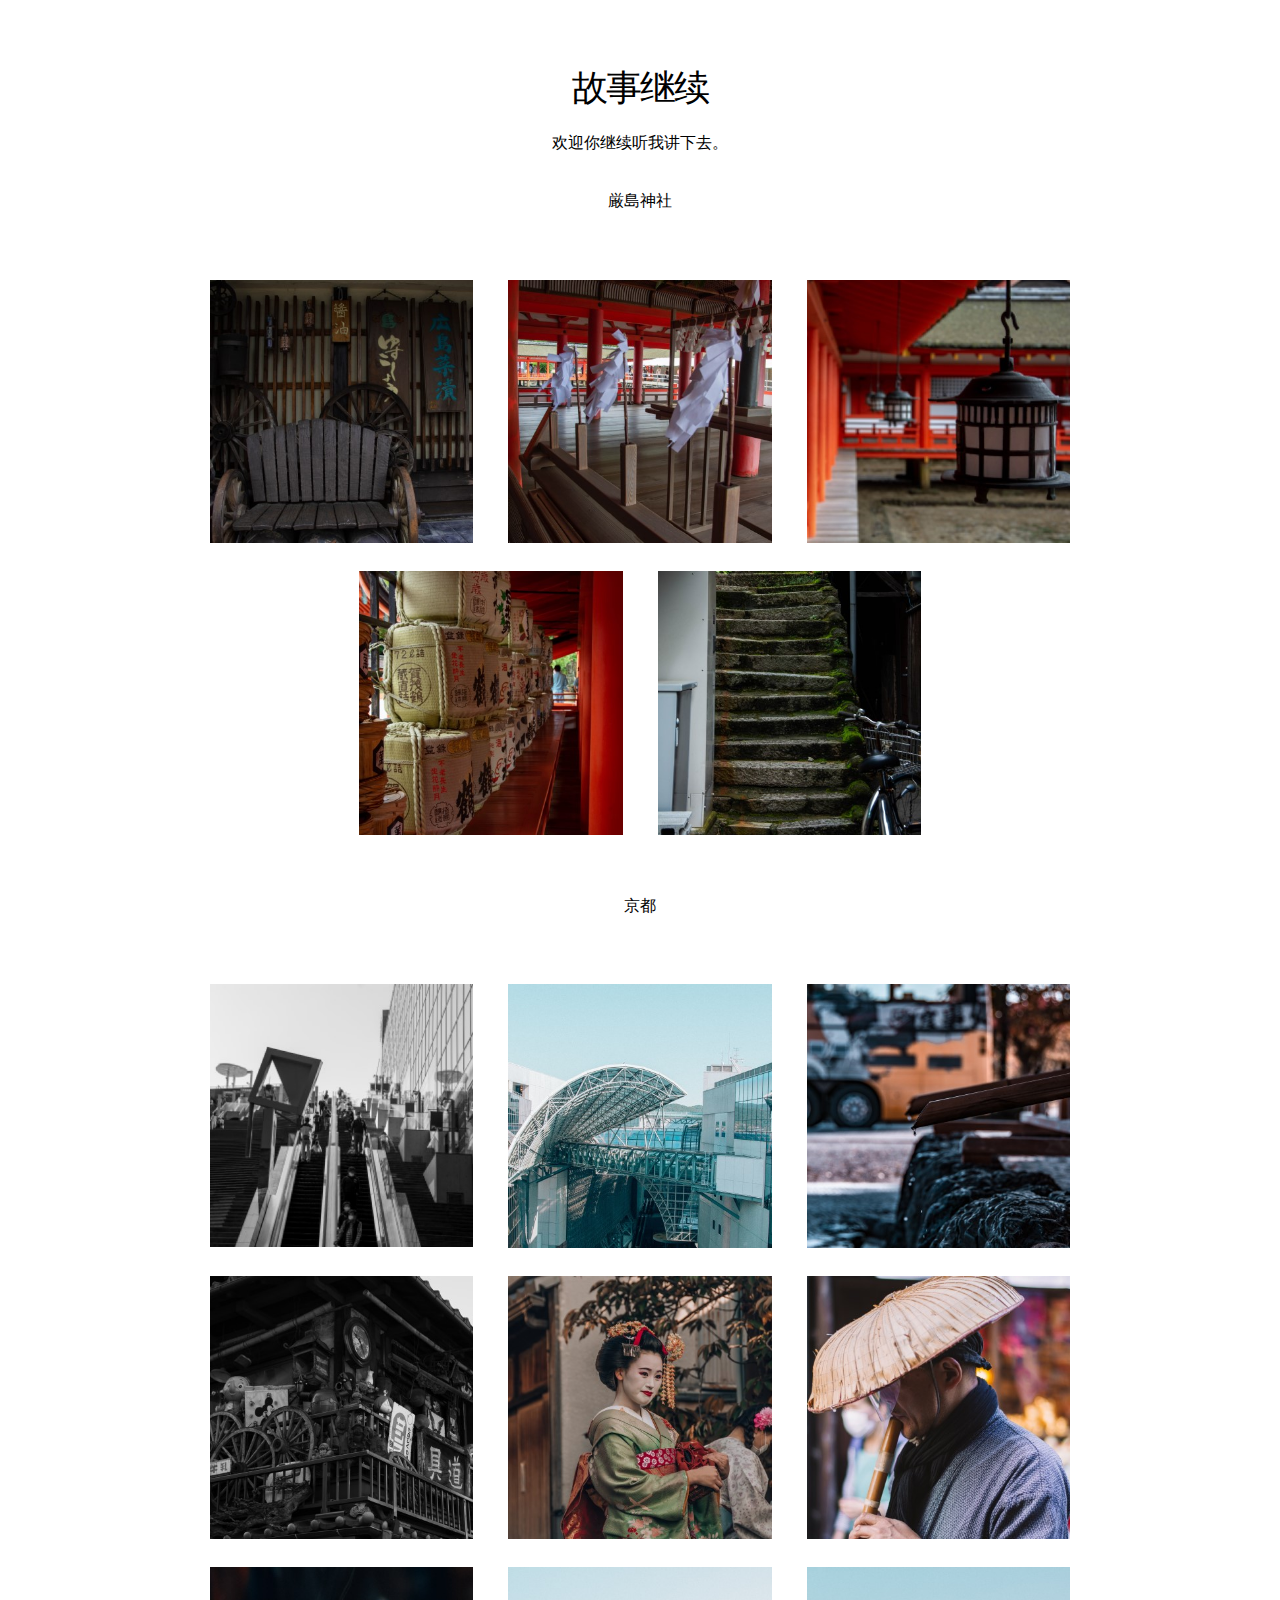
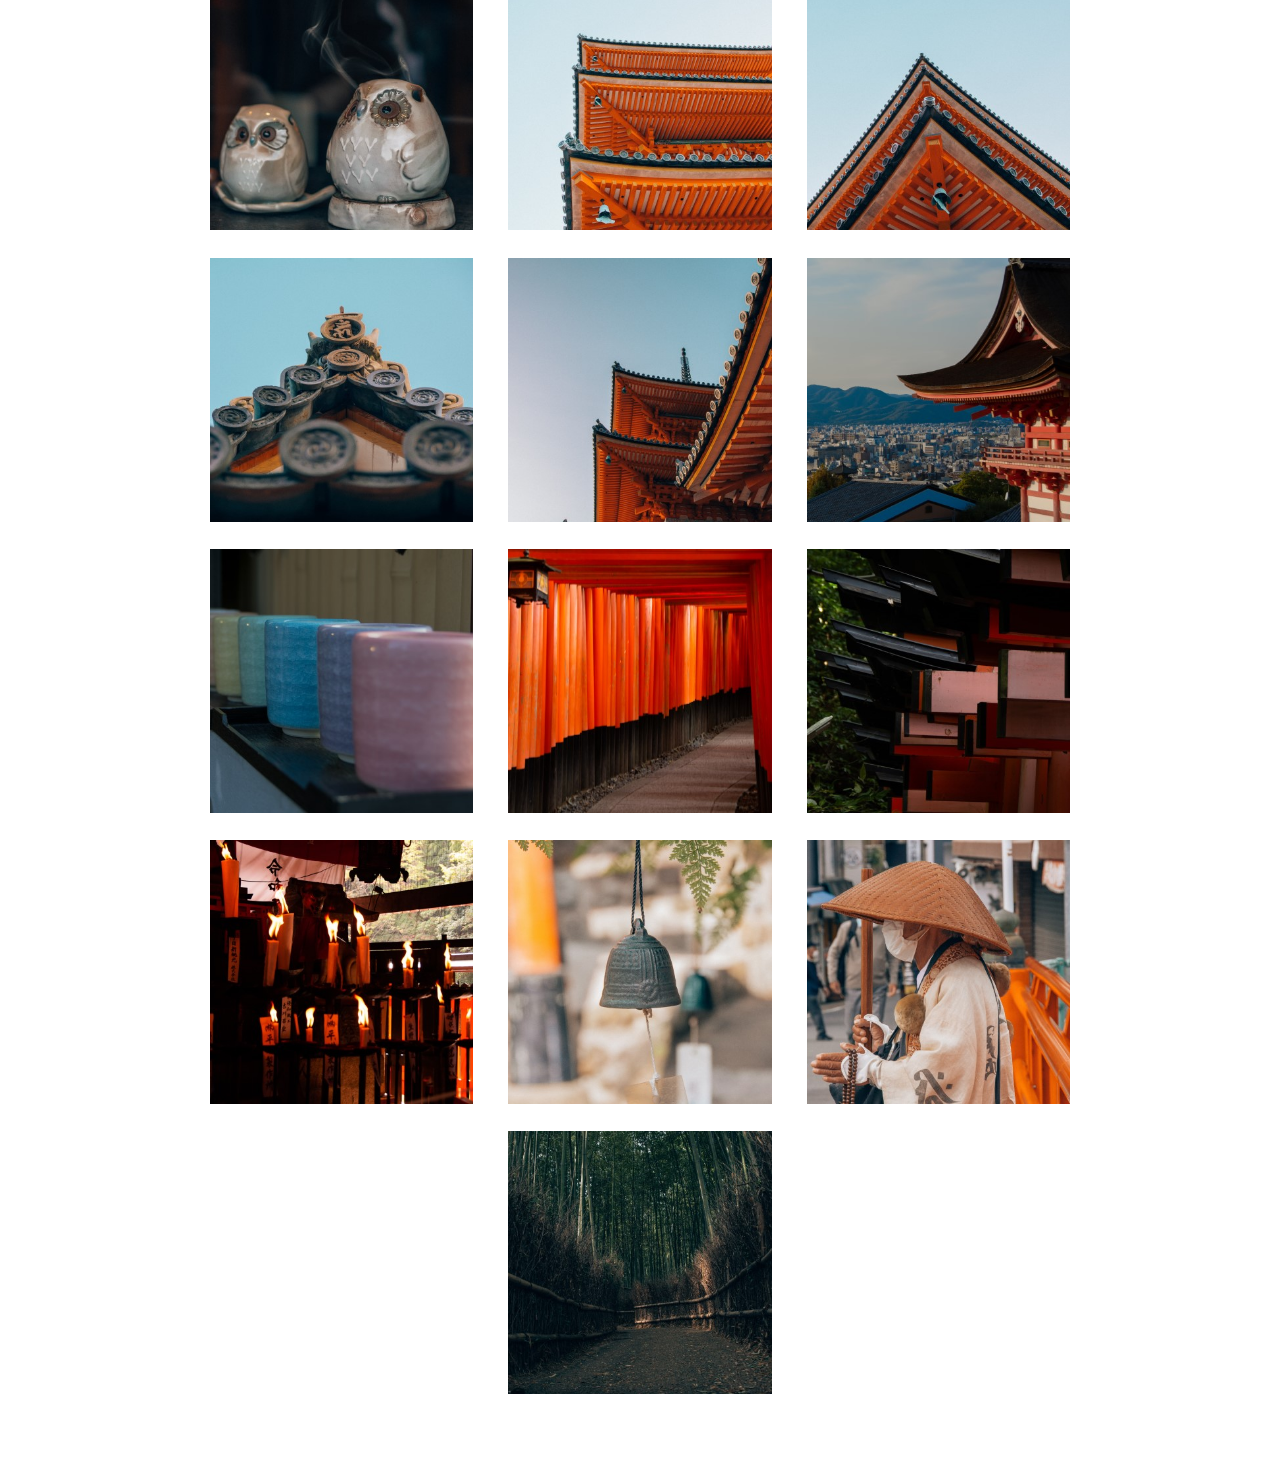
==== photo.html @ c9024da1 "更新网页，上传京都照片" ====
<!DOCTYPE HTML>
<html>
	<head>
		<title>Jack's daily</title>
		<meta charset="utf-8" />
		<meta name="viewport" content="width=device-width, initial-scale=1, user-scalable=no" />
		<link rel="stylesheet" href="assets/css/main.css" />
		<noscript><link rel="stylesheet" href="assets/css/noscript.css" /></noscript>
	</head>
	<body class="is-preload">
        <section class="wrapper style1 align-center lightbox">
            <div class="inner">
                <h2>故事继续</h2>
                <p>欢迎你继续听我讲下去。</p>
                <p>厳島神社</p>
                <div class="items style3 medium onscroll-fade-in">
                    <section>
                        <article>
                            <a href="images/gallery/fulls/itsukushimajinnjya-01.jpg" class="images">
                                <img src="images/gallery/thumbs/itsukushimajinnjya-01.jpg" alt="" />
                            </a>
                        </article>	
                    </section>
                    <section>
                        <article>
                            <a href="images/gallery/fulls/itsukushimajinnjya-02.jpg" class="images">
                                <img src="images/gallery/thumbs/itsukushimajinnjya-02.jpg" alt="" />
                            </a>
                        </article>	
                    </section>
                    <section>
                        <article>
                            <a href="images/gallery/fulls/itsukushimajinnjya-03.jpg" class="images">
                                <img src="images/gallery/thumbs/itsukushimajinnjya-03.jpg" alt="" />
                            </a>
                        </article>	
                    </section>
                    <section>
                        <article>
                            <a href="images/gallery/fulls/itsukushimajinnjya-04.jpg" class="images">
                                <img src="images/gallery/thumbs/itsukushimajinnjya-04.jpg" alt="" />
                            </a>
                        </article>	
                    </section>
                    <section>
                        <article>
                            <a href="images/gallery/fulls/itsukushimajinnjya-05.jpg" class="images">
                                <img src="images/gallery/thumbs/itsukushimajinnjya-05.jpg" alt="" />
                            </a>
                        </article>	
                    </section>
                </div>
                <p>京都</p>
                <div class="items style3 medium onscroll-fade-in">
                    <section>
                        <article>
                            <a href="images/gallery/fulls/kyouto-01.jpg" class="images">
                                <img src="images/gallery/thumbs/kyouto-01.jpg" alt="" />
                            </a>
                        </article>	
                    </section>
                    <section>
                        <article>
                            <a href="images/gallery/fulls/kyouto-02.jpg" class="images">
                                <img src="images/gallery/thumbs/kyouto-02.jpg" alt="" />
                            </a>
                        </article>	
                    </section>
                    <section>
                        <article>
                            <a href="images/gallery/fulls/kyouto-03.jpg" class="images">
                                <img src="images/gallery/thumbs/kyouto-03.jpg" alt="" />
                            </a>
                        </article>	
                    </section>
                    <section>
                        <article>
                            <a href="images/gallery/fulls/kyouto-04.jpg" class="images">
                                <img src="images/gallery/thumbs/kyouto-04.jpg" alt="" />
                            </a>
                        </article>	
                    </section>
                    <section>
                        <article>
                            <a href="images/gallery/fulls/kyouto-05.jpg" class="images">
                                <img src="images/gallery/thumbs/kyouto-05.jpg" alt="" />
                            </a>
                        </article>	
                    </section>
                    <section>
                        <article>
                            <a href="images/gallery/fulls/kyouto-06.jpg" class="images">
                                <img src="images/gallery/thumbs/kyouto-06.jpg" alt="" />
                            </a>
                        </article>	
                    </section>
                    <section>
                        <article>
                            <a href="images/gallery/fulls/kyouto-07.jpg" class="images">
                                <img src="images/gallery/thumbs/kyouto-07.jpg" alt="" />
                            </a>
                        </article>	
                    </section>
                    <section>
                        <article>
                            <a href="images/gallery/fulls/kyouto-08.jpg" class="images">
                                <img src="images/gallery/thumbs/kyouto-08.jpg" alt="" />
                            </a>
                        </article>	
                    </section>
                    <section>
                        <article>
                            <a href="images/gallery/fulls/kyouto-09.jpg" class="images">
                                <img src="images/gallery/thumbs/kyouto-09.jpg" alt="" />
                            </a>
                        </article>	
                    </section>
                    <section>
                        <article>
                            <a href="images/gallery/fulls/kyouto-10.jpg" class="images">
                                <img src="images/gallery/thumbs/kyouto-10.jpg" alt="" />
                            </a>
                        </article>	
                    </section>
                    <section>
                        <article>
                            <a href="images/gallery/fulls/kyouto-11.jpg" class="images">
                                <img src="images/gallery/thumbs/kyouto-11.jpg" alt="" />
                            </a>
                        </article>	
                    </section>
                    <section>
                        <article>
                            <a href="images/gallery/fulls/kyouto-12.jpg" class="images">
                                <img src="images/gallery/thumbs/kyouto-12.jpg" alt="" />
                            </a>
                        </article>	
                    </section>
                    <section>
                        <article>
                            <a href="images/gallery/fulls/kyouto-13.jpg" class="images">
                                <img src="images/gallery/thumbs/kyouto-13.jpg" alt="" />
                            </a>
                        </article>	
                    </section>
                    <section>
                        <article>
                            <a href="images/gallery/fulls/kyouto-14.jpg" class="images">
                                <img src="images/gallery/thumbs/kyouto-14.jpg" alt="" />
                            </a>
                        </article>	
                    </section>
                    <section>
                        <article>
                            <a href="images/gallery/fulls/kyouto-15.jpg" class="images">
                                <img src="images/gallery/thumbs/kyouto-15.jpg" alt="" />
                            </a>
                        </article>	
                    </section>
                    <section>
                        <article>
                            <a href="images/gallery/fulls/kyouto-16.jpg" class="images">
                                <img src="images/gallery/thumbs/kyouto-16.jpg" alt="" />
                            </a>
                        </article>	
                    </section>
                    <section>
                        <article>
                            <a href="images/gallery/fulls/kyouto-17.jpg" class="images">
                                <img src="images/gallery/thumbs/kyouto-17.jpg" alt="" />
                            </a>
                        </article>	
                    </section>
                    <section>
                        <article>
                            <a href="images/gallery/fulls/kyouto-18.jpg" class="images">
                                <img src="images/gallery/thumbs/kyouto-18.jpg" alt="" />
                            </a>
                        </article>	
                    </section>
                    <section>
                        <article>
                            <a href="images/gallery/fulls/kyouto-19.jpg" class="images">
                                <img src="images/gallery/thumbs/kyouto-19.jpg" alt="" />
                            </a>
                        </article>	
                    </section>
                </div>
</html>
---- assets/css/main.css ----
@import url(fontawesome-all.min.css);
@import url("https://fonts.googleapis.com/css?family=Source+Sans+Pro:300,300i,400,400i");

/*
	Story by HTML5 UP
	html5up.net | @ajlkn
	Free for personal and commercial use under the CCA 3.0 license (html5up.net/license)
*/

html, body, div, span, applet, object,
iframe, h1, h2, h3, h4, h5, h6, p, blockquote,
pre, a, abbr, acronym, address, big, cite,
code, del, dfn, em, img, ins, kbd, q, s, samp,
small, strike, strong, sub, sup, tt, var, b,
u, i, center, dl, dt, dd, ol, ul, li, fieldset,
form, label, legend, table, caption, tbody,
tfoot, thead, tr, th, td, article, aside,
canvas, details, embed, figure, figcaption,
footer, header, hgroup, menu, nav, output, ruby,
section, summary, time, mark, audio, video {
	margin: 0;
	padding: 0;
	border: 0;
	font-size: 100%;
	font: inherit;
	vertical-align: baseline;}

article, aside, details, figcaption, figure,
footer, header, hgroup, menu, nav, section {
	display: block;}

body {
	line-height: 1;
}

ol, ul {
	list-style: none;
}

blockquote, q {
	quotes: none;
}

	blockquote:before, blockquote:after, q:before, q:after {
		content: '';
		content: none;
	}

table {
	border-collapse: collapse;
	border-spacing: 0;
}

body {
	-webkit-text-size-adjust: none;
}

mark {
	background-color: transparent;
	color: inherit;
}

input::-moz-focus-inner {
	border: 0;
	padding: 0;
}

input, select, textarea {
	-moz-appearance: none;
	-webkit-appearance: none;
	-ms-appearance: none;
	appearance: none;
}

/* Basic */

	@-ms-viewport {
		width: device-width;
	}

	body {
		-ms-overflow-style: scrollbar;
	}

	@media screen and (max-width: 480px) {

		html, body {
			min-width: 320px;
		}

	}

	html {
		box-sizing: border-box;
	}

	*, *:before, *:after {
		box-sizing: inherit;
	}

	body {
		background: #ffffff;
	}

		body.is-preload *, body.is-preload *:before, body.is-preload *:after {
			-moz-animation: none !important;
			-webkit-animation: none !important;
			-ms-animation: none !important;
			animation: none !important;
			-moz-transition: none !important;
			-webkit-transition: none !important;
			-ms-transition: none !important;
			transition: none !important;
		}

/* Type */

	html {
		font-size: 18pt;
	}

		@media screen and (max-width: 1680px) {

			html {
				font-size: 14pt;
			}

		}

		@media screen and (max-width: 1280px) {

			html {
				font-size: 12pt;
			}

		}

		@media screen and (max-width: 736px) {

			html {
				font-size: 11pt;
			}

		}

		@media screen and (max-width: 360px) {

			html {
				font-size: 10pt;
			}

		}

	body {
		background-color: #ffffff;
		color: #000000;
	}

	body, input, select, textarea {
		font-family: "Source Sans Pro", Helvetica, sans-serif;
		font-size: 1rem;
		font-weight: 300;
		line-height: 1.65;
	}

	a {
		-moz-transition: color 0.2s ease-in-out;
		-webkit-transition: color 0.2s ease-in-out;
		-ms-transition: color 0.2s ease-in-out;
		transition: color 0.2s ease-in-out;
		text-decoration: underline;
	}

		a:hover {
			text-decoration: none;
		}

	strong, b {
		font-weight: 400;
	}

	em, i {
		font-style: italic;
	}

	p {
		margin: 0 0 2rem 0;
	}

		p.major {
			font-size: 1.25rem;
		}

	h1, h2, h3, h4, h5, h6 {
		font-weight: 300;
		line-height: 1.375;
		letter-spacing: -0.05em;
		margin: 0 0 1rem 0;
	}

		h1 a, h2 a, h3 a, h4 a, h5 a, h6 a {
			color: inherit;
			text-decoration: none;
		}

	h1 {
		font-size: 3.5rem;
		line-height: 1.2;
	}

	h2 {
		font-size: 2.25rem;
	}

	h3 {
		font-size: 1.5rem;
	}

	h4 {
		font-size: 1.1rem;
	}

	h5 {
		font-size: 0.9rem;
	}

	h6 {
		font-size: 0.7rem;
	}

	sub {
		font-size: 0.8rem;
		position: relative;
		top: 0.5rem;
	}

	sup {
		font-size: 0.8rem;
		position: relative;
		top: -0.5rem;
	}

	blockquote {
		border-left: solid 4px;
		font-style: italic;
		margin: 0 0 2rem 0;
		padding: 0.5rem 0 0.5rem 2rem;
	}

	code {
		border-radius: 4px;
		font-family: "Courier New", monospace;
		font-size: 0.9em;
		margin: 0 0.25rem;
		padding: 0.25rem 0.325rem;
	}

	pre {
		-webkit-overflow-scrolling: touch;
		font-family: "Courier New", monospace;
		font-size: 0.9em;
		margin: 0 0 2rem 0;
	}

		pre code {
			display: block;
			line-height: 1.5;
			padding: 0.75rem 1rem;
			overflow-x: auto;
		}

	hr {
		border: 0;
		border-bottom: solid 1px;
		margin: 2.5rem 0;
	}

		hr.major {
			margin: 3.5rem 0;
		}

	.align-left {
		text-align: left;
	}

	.align-center {
		text-align: center;
	}

	.align-right {
		text-align: right;
	}

	@media screen and (max-width: 736px) {

		p.major {
			font-size: 1.1rem;
		}

		h1 {
			font-size: 2.5rem;
		}

		h2 {
			font-size: 2rem;
		}

		h3 {
			font-size: 1.25rem;
		}

		h4 {
			font-size: 1rem;
		}

	}

	input, select, textarea {
		color: #000000;
	}

	a {
		color: #000000;
	}

		a:hover {
			color: #47D3E5;
		}

	strong, b {
		color: #000000;
	}

	h1, h2, h3, h4, h5, h6 {
		color: #000000;
	}

	blockquote {
		border-left-color: rgba(0, 0, 0, 0.2);
	}

	code {
		background: rgba(0, 0, 0, 0.05);
		border-color: rgba(0, 0, 0, 0.2);
	}

	hr {
		border-bottom-color: rgba(0, 0, 0, 0.2);
	}

/* Row */

	.row {
		display: flex;
		flex-wrap: wrap;
		box-sizing: border-box;
		align-items: stretch;
	}

		.row > * {
			box-sizing: border-box;
		}

		.row.gtr-uniform > * > :last-child {
			margin-bottom: 0;
		}

		.row.aln-left {
			justify-content: flex-start;
		}

		.row.aln-center {
			justify-content: center;
		}

		.row.aln-right {
			justify-content: flex-end;
		}

		.row.aln-top {
			align-items: flex-start;
		}

		.row.aln-middle {
			align-items: center;
		}

		.row.aln-bottom {
			align-items: flex-end;
		}

		.row > .imp {
			order: -1;
		}

		.row > .col-1 {
			width: 8.33333%;
		}

		.row > .off-1 {
			margin-left: 8.33333%;
		}

		.row > .col-2 {
			width: 16.66667%;
		}

		.row > .off-2 {
			margin-left: 16.66667%;
		}

		.row > .col-3 {
			width: 25%;
		}

		.row > .off-3 {
			margin-left: 25%;
		}

		.row > .col-4 {
			width: 33.33333%;
		}

		.row > .off-4 {
			margin-left: 33.33333%;
		}

		.row > .col-5 {
			width: 41.66667%;
		}

		.row > .off-5 {
			margin-left: 41.66667%;
		}

		.row > .col-6 {
			width: 50%;
		}

		.row > .off-6 {
			margin-left: 50%;
		}

		.row > .col-7 {
			width: 58.33333%;
		}

		.row > .off-7 {
			margin-left: 58.33333%;
		}

		.row > .col-8 {
			width: 66.66667%;
		}

		.row > .off-8 {
			margin-left: 66.66667%;
		}

		.row > .col-9 {
			width: 75%;
		}

		.row > .off-9 {
			margin-left: 75%;
		}

		.row > .col-10 {
			width: 83.33333%;
		}

		.row > .off-10 {
			margin-left: 83.33333%;
		}

		.row > .col-11 {
			width: 91.66667%;
		}

		.row > .off-11 {
			margin-left: 91.66667%;
		}

		.row > .col-12 {
			width: 100%;
		}

		.row > .off-12 {
			margin-left: 100%;
		}

		.row.gtr-0 {
			margin-top: 0;
			margin-left: 0rem;
		}

			.row.gtr-0 > * {
				padding: 0 0 0 0rem;
			}

			.row.gtr-0.gtr-uniform {
				margin-top: 0rem;
			}

				.row.gtr-0.gtr-uniform > * {
					padding-top: 0rem;
				}

		.row.gtr-25 {
			margin-top: 0;
			margin-left: -0.5rem;
		}

			.row.gtr-25 > * {
				padding: 0 0 0 0.5rem;
			}

			.row.gtr-25.gtr-uniform {
				margin-top: -0.5rem;
			}

				.row.gtr-25.gtr-uniform > * {
					padding-top: 0.5rem;
				}

		.row.gtr-50 {
			margin-top: 0;
			margin-left: -1rem;
		}

			.row.gtr-50 > * {
				padding: 0 0 0 1rem;
			}

			.row.gtr-50.gtr-uniform {
				margin-top: -1rem;
			}

				.row.gtr-50.gtr-uniform > * {
					padding-top: 1rem;
				}

		.row {
			margin-top: 0;
			margin-left: -2rem;
		}

			.row > * {
				padding: 0 0 0 2rem;
			}

			.row.gtr-uniform {
				margin-top: -2rem;
			}

				.row.gtr-uniform > * {
					padding-top: 2rem;
				}

		.row.gtr-150 {
			margin-top: 0;
			margin-left: -3rem;
		}

			.row.gtr-150 > * {
				padding: 0 0 0 3rem;
			}

			.row.gtr-150.gtr-uniform {
				margin-top: -3rem;
			}

				.row.gtr-150.gtr-uniform > * {
					padding-top: 3rem;
				}

		.row.gtr-200 {
			margin-top: 0;
			margin-left: -4rem;
		}

			.row.gtr-200 > * {
				padding: 0 0 0 4rem;
			}

			.row.gtr-200.gtr-uniform {
				margin-top: -4rem;
			}

				.row.gtr-200.gtr-uniform > * {
					padding-top: 4rem;
				}

		@media screen and (max-width: 1680px) {

			.row {
				display: flex;
				flex-wrap: wrap;
				box-sizing: border-box;
				align-items: stretch;
			}

				.row > * {
					box-sizing: border-box;
				}

				.row.gtr-uniform > * > :last-child {
					margin-bottom: 0;
				}

				.row.aln-left {
					justify-content: flex-start;
				}

				.row.aln-center {
					justify-content: center;
				}

				.row.aln-right {
					justify-content: flex-end;
				}

				.row.aln-top {
					align-items: flex-start;
				}

				.row.aln-middle {
					align-items: center;
				}

				.row.aln-bottom {
					align-items: flex-end;
				}

				.row > .imp-xlarge {
					order: -1;
				}

				.row > .col-1-xlarge {
					width: 8.33333%;
				}

				.row > .off-1-xlarge {
					margin-left: 8.33333%;
				}

				.row > .col-2-xlarge {
					width: 16.66667%;
				}

				.row > .off-2-xlarge {
					margin-left: 16.66667%;
				}

				.row > .col-3-xlarge {
					width: 25%;
				}

				.row > .off-3-xlarge {
					margin-left: 25%;
				}

				.row > .col-4-xlarge {
					width: 33.33333%;
				}

				.row > .off-4-xlarge {
					margin-left: 33.33333%;
				}

				.row > .col-5-xlarge {
					width: 41.66667%;
				}

				.row > .off-5-xlarge {
					margin-left: 41.66667%;
				}

				.row > .col-6-xlarge {
					width: 50%;
				}

				.row > .off-6-xlarge {
					margin-left: 50%;
				}

				.row > .col-7-xlarge {
					width: 58.33333%;
				}

				.row > .off-7-xlarge {
					margin-left: 58.33333%;
				}

				.row > .col-8-xlarge {
					width: 66.66667%;
				}

				.row > .off-8-xlarge {
					margin-left: 66.66667%;
				}

				.row > .col-9-xlarge {
					width: 75%;
				}

				.row > .off-9-xlarge {
					margin-left: 75%;
				}

				.row > .col-10-xlarge {
					width: 83.33333%;
				}

				.row > .off-10-xlarge {
					margin-left: 83.33333%;
				}

				.row > .col-11-xlarge {
					width: 91.66667%;
				}

				.row > .off-11-xlarge {
					margin-left: 91.66667%;
				}

				.row > .col-12-xlarge {
					width: 100%;
				}

				.row > .off-12-xlarge {
					margin-left: 100%;
				}

				.row.gtr-0 {
					margin-top: 0;
					margin-left: 0rem;
				}

					.row.gtr-0 > * {
						padding: 0 0 0 0rem;
					}

					.row.gtr-0.gtr-uniform {
						margin-top: 0rem;
					}

						.row.gtr-0.gtr-uniform > * {
							padding-top: 0rem;
						}

				.row.gtr-25 {
					margin-top: 0;
					margin-left: -0.5rem;
				}

					.row.gtr-25 > * {
						padding: 0 0 0 0.5rem;
					}

					.row.gtr-25.gtr-uniform {
						margin-top: -0.5rem;
					}

						.row.gtr-25.gtr-uniform > * {
							padding-top: 0.5rem;
						}

				.row.gtr-50 {
					margin-top: 0;
					margin-left: -1rem;
				}

					.row.gtr-50 > * {
						padding: 0 0 0 1rem;
					}

					.row.gtr-50.gtr-uniform {
						margin-top: -1rem;
					}

						.row.gtr-50.gtr-uniform > * {
							padding-top: 1rem;
						}

				.row {
					margin-top: 0;
					margin-left: -2rem;
				}

					.row > * {
						padding: 0 0 0 2rem;
					}

					.row.gtr-uniform {
						margin-top: -2rem;
					}

						.row.gtr-uniform > * {
							padding-top: 2rem;
						}

				.row.gtr-150 {
					margin-top: 0;
					margin-left: -3rem;
				}

					.row.gtr-150 > * {
						padding: 0 0 0 3rem;
					}

					.row.gtr-150.gtr-uniform {
						margin-top: -3rem;
					}

						.row.gtr-150.gtr-uniform > * {
							padding-top: 3rem;
						}

				.row.gtr-200 {
					margin-top: 0;
					margin-left: -4rem;
				}

					.row.gtr-200 > * {
						padding: 0 0 0 4rem;
					}

					.row.gtr-200.gtr-uniform {
						margin-top: -4rem;
					}

						.row.gtr-200.gtr-uniform > * {
							padding-top: 4rem;
						}

		}

		@media screen and (max-width: 1280px) {

			.row {
				display: flex;
				flex-wrap: wrap;
				box-sizing: border-box;
				align-items: stretch;
			}

				.row > * {
					box-sizing: border-box;
				}

				.row.gtr-uniform > * > :last-child {
					margin-bottom: 0;
				}

				.row.aln-left {
					justify-content: flex-start;
				}

				.row.aln-center {
					justify-content: center;
				}

				.row.aln-right {
					justify-content: flex-end;
				}

				.row.aln-top {
					align-items: flex-start;
				}

				.row.aln-middle {
					align-items: center;
				}

				.row.aln-bottom {
					align-items: flex-end;
				}

				.row > .imp-large {
					order: -1;
				}

				.row > .col-1-large {
					width: 8.33333%;
				}

				.row > .off-1-large {
					margin-left: 8.33333%;
				}

				.row > .col-2-large {
					width: 16.66667%;
				}

				.row > .off-2-large {
					margin-left: 16.66667%;
				}

				.row > .col-3-large {
					width: 25%;
				}

				.row > .off-3-large {
					margin-left: 25%;
				}

				.row > .col-4-large {
					width: 33.33333%;
				}

				.row > .off-4-large {
					margin-left: 33.33333%;
				}

				.row > .col-5-large {
					width: 41.66667%;
				}

				.row > .off-5-large {
					margin-left: 41.66667%;
				}

				.row > .col-6-large {
					width: 50%;
				}

				.row > .off-6-large {
					margin-left: 50%;
				}

				.row > .col-7-large {
					width: 58.33333%;
				}

				.row > .off-7-large {
					margin-left: 58.33333%;
				}

				.row > .col-8-large {
					width: 66.66667%;
				}

				.row > .off-8-large {
					margin-left: 66.66667%;
				}

				.row > .col-9-large {
					width: 75%;
				}

				.row > .off-9-large {
					margin-left: 75%;
				}

				.row > .col-10-large {
					width: 83.33333%;
				}

				.row > .off-10-large {
					margin-left: 83.33333%;
				}

				.row > .col-11-large {
					width: 91.66667%;
				}

				.row > .off-11-large {
					margin-left: 91.66667%;
				}

				.row > .col-12-large {
					width: 100%;
				}

				.row > .off-12-large {
					margin-left: 100%;
				}

				.row.gtr-0 {
					margin-top: 0;
					margin-left: 0rem;
				}

					.row.gtr-0 > * {
						padding: 0 0 0 0rem;
					}

					.row.gtr-0.gtr-uniform {
						margin-top: 0rem;
					}

						.row.gtr-0.gtr-uniform > * {
							padding-top: 0rem;
						}

				.row.gtr-25 {
					margin-top: 0;
					margin-left: -0.5rem;
				}

					.row.gtr-25 > * {
						padding: 0 0 0 0.5rem;
					}

					.row.gtr-25.gtr-uniform {
						margin-top: -0.5rem;
					}

						.row.gtr-25.gtr-uniform > * {
							padding-top: 0.5rem;
						}

				.row.gtr-50 {
					margin-top: 0;
					margin-left: -1rem;
				}

					.row.gtr-50 > * {
						padding: 0 0 0 1rem;
					}

					.row.gtr-50.gtr-uniform {
						margin-top: -1rem;
					}

						.row.gtr-50.gtr-uniform > * {
							padding-top: 1rem;
						}

				.row {
					margin-top: 0;
					margin-left: -2rem;
				}

					.row > * {
						padding: 0 0 0 2rem;
					}

					.row.gtr-uniform {
						margin-top: -2rem;
					}

						.row.gtr-uniform > * {
							padding-top: 2rem;
						}

				.row.gtr-150 {
					margin-top: 0;
					margin-left: -3rem;
				}

					.row.gtr-150 > * {
						padding: 0 0 0 3rem;
					}

					.row.gtr-150.gtr-uniform {
						margin-top: -3rem;
					}

						.row.gtr-150.gtr-uniform > * {
							padding-top: 3rem;
						}

				.row.gtr-200 {
					margin-top: 0;
					margin-left: -4rem;
				}

					.row.gtr-200 > * {
						padding: 0 0 0 4rem;
					}

					.row.gtr-200.gtr-uniform {
						margin-top: -4rem;
					}

						.row.gtr-200.gtr-uniform > * {
							padding-top: 4rem;
						}

		}

		@media screen and (max-width: 980px) {

			.row {
				display: flex;
				flex-wrap: wrap;
				box-sizing: border-box;
				align-items: stretch;
			}

				.row > * {
					box-sizing: border-box;
				}

				.row.gtr-uniform > * > :last-child {
					margin-bottom: 0;
				}

				.row.aln-left {
					justify-content: flex-start;
				}

				.row.aln-center {
					justify-content: center;
				}

				.row.aln-right {
					justify-content: flex-end;
				}

				.row.aln-top {
					align-items: flex-start;
				}

				.row.aln-middle {
					align-items: center;
				}

				.row.aln-bottom {
					align-items: flex-end;
				}

				.row > .imp-medium {
					order: -1;
				}

				.row > .col-1-medium {
					width: 8.33333%;
				}

				.row > .off-1-medium {
					margin-left: 8.33333%;
				}

				.row > .col-2-medium {
					width: 16.66667%;
				}

				.row > .off-2-medium {
					margin-left: 16.66667%;
				}

				.row > .col-3-medium {
					width: 25%;
				}

				.row > .off-3-medium {
					margin-left: 25%;
				}

				.row > .col-4-medium {
					width: 33.33333%;
				}

				.row > .off-4-medium {
					margin-left: 33.33333%;
				}

				.row > .col-5-medium {
					width: 41.66667%;
				}

				.row > .off-5-medium {
					margin-left: 41.66667%;
				}

				.row > .col-6-medium {
					width: 50%;
				}

				.row > .off-6-medium {
					margin-left: 50%;
				}

				.row > .col-7-medium {
					width: 58.33333%;
				}

				.row > .off-7-medium {
					margin-left: 58.33333%;
				}

				.row > .col-8-medium {
					width: 66.66667%;
				}

				.row > .off-8-medium {
					margin-left: 66.66667%;
				}

				.row > .col-9-medium {
					width: 75%;
				}

				.row > .off-9-medium {
					margin-left: 75%;
				}

				.row > .col-10-medium {
					width: 83.33333%;
				}

				.row > .off-10-medium {
					margin-left: 83.33333%;
				}

				.row > .col-11-medium {
					width: 91.66667%;
				}

				.row > .off-11-medium {
					margin-left: 91.66667%;
				}

				.row > .col-12-medium {
					width: 100%;
				}

				.row > .off-12-medium {
					margin-left: 100%;
				}

				.row.gtr-0 {
					margin-top: 0;
					margin-left: 0rem;
				}

					.row.gtr-0 > * {
						padding: 0 0 0 0rem;
					}

					.row.gtr-0.gtr-uniform {
						margin-top: 0rem;
					}

						.row.gtr-0.gtr-uniform > * {
							padding-top: 0rem;
						}

				.row.gtr-25 {
					margin-top: 0;
					margin-left: -0.5rem;
				}

					.row.gtr-25 > * {
						padding: 0 0 0 0.5rem;
					}

					.row.gtr-25.gtr-uniform {
						margin-top: -0.5rem;
					}

						.row.gtr-25.gtr-uniform > * {
							padding-top: 0.5rem;
						}

				.row.gtr-50 {
					margin-top: 0;
					margin-left: -1rem;
				}

					.row.gtr-50 > * {
						padding: 0 0 0 1rem;
					}

					.row.gtr-50.gtr-uniform {
						margin-top: -1rem;
					}

						.row.gtr-50.gtr-uniform > * {
							padding-top: 1rem;
						}

				.row {
					margin-top: 0;
					margin-left: -2rem;
				}

					.row > * {
						padding: 0 0 0 2rem;
					}

					.row.gtr-uniform {
						margin-top: -2rem;
					}

						.row.gtr-uniform > * {
							padding-top: 2rem;
						}

				.row.gtr-150 {
					margin-top: 0;
					margin-left: -3rem;
				}

					.row.gtr-150 > * {
						padding: 0 0 0 3rem;
					}

					.row.gtr-150.gtr-uniform {
						margin-top: -3rem;
					}

						.row.gtr-150.gtr-uniform > * {
							padding-top: 3rem;
						}

				.row.gtr-200 {
					margin-top: 0;
					margin-left: -4rem;
				}

					.row.gtr-200 > * {
						padding: 0 0 0 4rem;
					}

					.row.gtr-200.gtr-uniform {
						margin-top: -4rem;
					}

						.row.gtr-200.gtr-uniform > * {
							padding-top: 4rem;
						}

		}

		@media screen and (max-width: 736px) {

			.row {
				display: flex;
				flex-wrap: wrap;
				box-sizing: border-box;
				align-items: stretch;
			}

				.row > * {
					box-sizing: border-box;
				}

				.row.gtr-uniform > * > :last-child {
					margin-bottom: 0;
				}

				.row.aln-left {
					justify-content: flex-start;
				}

				.row.aln-center {
					justify-content: center;
				}

				.row.aln-right {
					justify-content: flex-end;
				}

				.row.aln-top {
					align-items: flex-start;
				}

				.row.aln-middle {
					align-items: center;
				}

				.row.aln-bottom {
					align-items: flex-end;
				}

				.row > .imp-small {
					order: -1;
				}

				.row > .col-1-small {
					width: 8.33333%;
				}

				.row > .off-1-small {
					margin-left: 8.33333%;
				}

				.row > .col-2-small {
					width: 16.66667%;
				}

				.row > .off-2-small {
					margin-left: 16.66667%;
				}

				.row > .col-3-small {
					width: 25%;
				}

				.row > .off-3-small {
					margin-left: 25%;
				}

				.row > .col-4-small {
					width: 33.33333%;
				}

				.row > .off-4-small {
					margin-left: 33.33333%;
				}

				.row > .col-5-small {
					width: 41.66667%;
				}

				.row > .off-5-small {
					margin-left: 41.66667%;
				}

				.row > .col-6-small {
					width: 50%;
				}

				.row > .off-6-small {
					margin-left: 50%;
				}

				.row > .col-7-small {
					width: 58.33333%;
				}

				.row > .off-7-small {
					margin-left: 58.33333%;
				}

				.row > .col-8-small {
					width: 66.66667%;
				}

				.row > .off-8-small {
					margin-left: 66.66667%;
				}

				.row > .col-9-small {
					width: 75%;
				}

				.row > .off-9-small {
					margin-left: 75%;
				}

				.row > .col-10-small {
					width: 83.33333%;
				}

				.row > .off-10-small {
					margin-left: 83.33333%;
				}

				.row > .col-11-small {
					width: 91.66667%;
				}

				.row > .off-11-small {
					margin-left: 91.66667%;
				}

				.row > .col-12-small {
					width: 100%;
				}

				.row > .off-12-small {
					margin-left: 100%;
				}

				.row.gtr-0 {
					margin-top: 0;
					margin-left: 0rem;
				}

					.row.gtr-0 > * {
						padding: 0 0 0 0rem;
					}

					.row.gtr-0.gtr-uniform {
						margin-top: 0rem;
					}

						.row.gtr-0.gtr-uniform > * {
							padding-top: 0rem;
						}

				.row.gtr-25 {
					margin-top: 0;
					margin-left: -0.5rem;
				}

					.row.gtr-25 > * {
						padding: 0 0 0 0.5rem;
					}

					.row.gtr-25.gtr-uniform {
						margin-top: -0.5rem;
					}

						.row.gtr-25.gtr-uniform > * {
							padding-top: 0.5rem;
						}

				.row.gtr-50 {
					margin-top: 0;
					margin-left: -1rem;
				}

					.row.gtr-50 > * {
						padding: 0 0 0 1rem;
					}

					.row.gtr-50.gtr-uniform {
						margin-top: -1rem;
					}

						.row.gtr-50.gtr-uniform > * {
							padding-top: 1rem;
						}

				.row {
					margin-top: 0;
					margin-left: -2rem;
				}

					.row > * {
						padding: 0 0 0 2rem;
					}

					.row.gtr-uniform {
						margin-top: -2rem;
					}

						.row.gtr-uniform > * {
							padding-top: 2rem;
						}

				.row.gtr-150 {
					margin-top: 0;
					margin-left: -3rem;
				}

					.row.gtr-150 > * {
						padding: 0 0 0 3rem;
					}

					.row.gtr-150.gtr-uniform {
						margin-top: -3rem;
					}

						.row.gtr-150.gtr-uniform > * {
							padding-top: 3rem;
						}

				.row.gtr-200 {
					margin-top: 0;
					margin-left: -4rem;
				}

					.row.gtr-200 > * {
						padding: 0 0 0 4rem;
					}

					.row.gtr-200.gtr-uniform {
						margin-top: -4rem;
					}

						.row.gtr-200.gtr-uniform > * {
							padding-top: 4rem;
						}

		}

		@media screen and (max-width: 480px) {

			.row {
				display: flex;
				flex-wrap: wrap;
				box-sizing: border-box;
				align-items: stretch;
			}

				.row > * {
					box-sizing: border-box;
				}

				.row.gtr-uniform > * > :last-child {
					margin-bottom: 0;
				}

				.row.aln-left {
					justify-content: flex-start;
				}

				.row.aln-center {
					justify-content: center;
				}

				.row.aln-right {
					justify-content: flex-end;
				}

				.row.aln-top {
					align-items: flex-start;
				}

				.row.aln-middle {
					align-items: center;
				}

				.row.aln-bottom {
					align-items: flex-end;
				}

				.row > .imp-xsmall {
					order: -1;
				}

				.row > .col-1-xsmall {
					width: 8.33333%;
				}

				.row > .off-1-xsmall {
					margin-left: 8.33333%;
				}

				.row > .col-2-xsmall {
					width: 16.66667%;
				}

				.row > .off-2-xsmall {
					margin-left: 16.66667%;
				}

				.row > .col-3-xsmall {
					width: 25%;
				}

				.row > .off-3-xsmall {
					margin-left: 25%;
				}

				.row > .col-4-xsmall {
					width: 33.33333%;
				}

				.row > .off-4-xsmall {
					margin-left: 33.33333%;
				}

				.row > .col-5-xsmall {
					width: 41.66667%;
				}

				.row > .off-5-xsmall {
					margin-left: 41.66667%;
				}

				.row > .col-6-xsmall {
					width: 50%;
				}

				.row > .off-6-xsmall {
					margin-left: 50%;
				}

				.row > .col-7-xsmall {
					width: 58.33333%;
				}

				.row > .off-7-xsmall {
					margin-left: 58.33333%;
				}

				.row > .col-8-xsmall {
					width: 66.66667%;
				}

				.row > .off-8-xsmall {
					margin-left: 66.66667%;
				}

				.row > .col-9-xsmall {
					width: 75%;
				}

				.row > .off-9-xsmall {
					margin-left: 75%;
				}

				.row > .col-10-xsmall {
					width: 83.33333%;
				}

				.row > .off-10-xsmall {
					margin-left: 83.33333%;
				}

				.row > .col-11-xsmall {
					width: 91.66667%;
				}

				.row > .off-11-xsmall {
					margin-left: 91.66667%;
				}

				.row > .col-12-xsmall {
					width: 100%;
				}

				.row > .off-12-xsmall {
					margin-left: 100%;
				}

				.row.gtr-0 {
					margin-top: 0;
					margin-left: 0rem;
				}

					.row.gtr-0 > * {
						padding: 0 0 0 0rem;
					}

					.row.gtr-0.gtr-uniform {
						margin-top: 0rem;
					}

						.row.gtr-0.gtr-uniform > * {
							padding-top: 0rem;
						}

				.row.gtr-25 {
					margin-top: 0;
					margin-left: -0.5rem;
				}

					.row.gtr-25 > * {
						padding: 0 0 0 0.5rem;
					}

					.row.gtr-25.gtr-uniform {
						margin-top: -0.5rem;
					}

						.row.gtr-25.gtr-uniform > * {
							padding-top: 0.5rem;
						}

				.row.gtr-50 {
					margin-top: 0;
					margin-left: -1rem;
				}

					.row.gtr-50 > * {
						padding: 0 0 0 1rem;
					}

					.row.gtr-50.gtr-uniform {
						margin-top: -1rem;
					}

						.row.gtr-50.gtr-uniform > * {
							padding-top: 1rem;
						}

				.row {
					margin-top: 0;
					margin-left: -2rem;
				}

					.row > * {
						padding: 0 0 0 2rem;
					}

					.row.gtr-uniform {
						margin-top: -2rem;
					}

						.row.gtr-uniform > * {
							padding-top: 2rem;
						}

				.row.gtr-150 {
					margin-top: 0;
					margin-left: -3rem;
				}

					.row.gtr-150 > * {
						padding: 0 0 0 3rem;
					}

					.row.gtr-150.gtr-uniform {
						margin-top: -3rem;
					}

						.row.gtr-150.gtr-uniform > * {
							padding-top: 3rem;
						}

				.row.gtr-200 {
					margin-top: 0;
					margin-left: -4rem;
				}

					.row.gtr-200 > * {
						padding: 0 0 0 4rem;
					}

					.row.gtr-200.gtr-uniform {
						margin-top: -4rem;
					}

						.row.gtr-200.gtr-uniform > * {
							padding-top: 4rem;
						}

		}

		@media screen and (max-width: 360px) {

			.row {
				display: flex;
				flex-wrap: wrap;
				box-sizing: border-box;
				align-items: stretch;
			}

				.row > * {
					box-sizing: border-box;
				}

				.row.gtr-uniform > * > :last-child {
					margin-bottom: 0;
				}

				.row.aln-left {
					justify-content: flex-start;
				}

				.row.aln-center {
					justify-content: center;
				}

				.row.aln-right {
					justify-content: flex-end;
				}

				.row.aln-top {
					align-items: flex-start;
				}

				.row.aln-middle {
					align-items: center;
				}

				.row.aln-bottom {
					align-items: flex-end;
				}

				.row > .imp-xxsmall {
					order: -1;
				}

				.row > .col-1-xxsmall {
					width: 8.33333%;
				}

				.row > .off-1-xxsmall {
					margin-left: 8.33333%;
				}

				.row > .col-2-xxsmall {
					width: 16.66667%;
				}

				.row > .off-2-xxsmall {
					margin-left: 16.66667%;
				}

				.row > .col-3-xxsmall {
					width: 25%;
				}

				.row > .off-3-xxsmall {
					margin-left: 25%;
				}

				.row > .col-4-xxsmall {
					width: 33.33333%;
				}

				.row > .off-4-xxsmall {
					margin-left: 33.33333%;
				}

				.row > .col-5-xxsmall {
					width: 41.66667%;
				}

				.row > .off-5-xxsmall {
					margin-left: 41.66667%;
				}

				.row > .col-6-xxsmall {
					width: 50%;
				}

				.row > .off-6-xxsmall {
					margin-left: 50%;
				}

				.row > .col-7-xxsmall {
					width: 58.33333%;
				}

				.row > .off-7-xxsmall {
					margin-left: 58.33333%;
				}

				.row > .col-8-xxsmall {
					width: 66.66667%;
				}

				.row > .off-8-xxsmall {
					margin-left: 66.66667%;
				}

				.row > .col-9-xxsmall {
					width: 75%;
				}

				.row > .off-9-xxsmall {
					margin-left: 75%;
				}

				.row > .col-10-xxsmall {
					width: 83.33333%;
				}

				.row > .off-10-xxsmall {
					margin-left: 83.33333%;
				}

				.row > .col-11-xxsmall {
					width: 91.66667%;
				}

				.row > .off-11-xxsmall {
					margin-left: 91.66667%;
				}

				.row > .col-12-xxsmall {
					width: 100%;
				}

				.row > .off-12-xxsmall {
					margin-left: 100%;
				}

				.row.gtr-0 {
					margin-top: 0;
					margin-left: 0rem;
				}

					.row.gtr-0 > * {
						padding: 0 0 0 0rem;
					}

					.row.gtr-0.gtr-uniform {
						margin-top: 0rem;
					}

						.row.gtr-0.gtr-uniform > * {
							padding-top: 0rem;
						}

				.row.gtr-25 {
					margin-top: 0;
					margin-left: -0.5rem;
				}

					.row.gtr-25 > * {
						padding: 0 0 0 0.5rem;
					}

					.row.gtr-25.gtr-uniform {
						margin-top: -0.5rem;
					}

						.row.gtr-25.gtr-uniform > * {
							padding-top: 0.5rem;
						}

				.row.gtr-50 {
					margin-top: 0;
					margin-left: -1rem;
				}

					.row.gtr-50 > * {
						padding: 0 0 0 1rem;
					}

					.row.gtr-50.gtr-uniform {
						margin-top: -1rem;
					}

						.row.gtr-50.gtr-uniform > * {
							padding-top: 1rem;
						}

				.row {
					margin-top: 0;
					margin-left: -2rem;
				}

					.row > * {
						padding: 0 0 0 2rem;
					}

					.row.gtr-uniform {
						margin-top: -2rem;
					}

						.row.gtr-uniform > * {
							padding-top: 2rem;
						}

				.row.gtr-150 {
					margin-top: 0;
					margin-left: -3rem;
				}

					.row.gtr-150 > * {
						padding: 0 0 0 3rem;
					}

					.row.gtr-150.gtr-uniform {
						margin-top: -3rem;
					}

						.row.gtr-150.gtr-uniform > * {
							padding-top: 3rem;
						}

				.row.gtr-200 {
					margin-top: 0;
					margin-left: -4rem;
				}

					.row.gtr-200 > * {
						padding: 0 0 0 4rem;
					}

					.row.gtr-200.gtr-uniform {
						margin-top: -4rem;
					}

						.row.gtr-200.gtr-uniform > * {
							padding-top: 4rem;
						}

		}

/* Box */

	.box {
		border-radius: 4px;
		border: solid 1px;
		margin-bottom: 2rem;
		padding: 1.5rem;
	}

		.box > :last-child,
		.box > :last-child > :last-child,
		.box > :last-child > :last-child > :last-child {
			margin-bottom: 0;
		}

		.box.alt {
			border: 0;
			border-radius: 0;
			padding: 0;
		}

	.box {
		border-color: rgba(0, 0, 0, 0.2);
	}

/* Button */

	input[type="submit"],
	input[type="reset"],
	input[type="button"],
	button,
	.button {
		-moz-appearance: none;
		-webkit-appearance: none;
		-ms-appearance: none;
		appearance: none;
		-moz-transition: background-color 0.2s ease-in-out, box-shadow 0.2s ease-in-out, color 0.2s ease-in-out;
		-webkit-transition: background-color 0.2s ease-in-out, box-shadow 0.2s ease-in-out, color 0.2s ease-in-out;
		-ms-transition: background-color 0.2s ease-in-out, box-shadow 0.2s ease-in-out, color 0.2s ease-in-out;
		transition: background-color 0.2s ease-in-out, box-shadow 0.2s ease-in-out, color 0.2s ease-in-out;
		border: 0;
		cursor: pointer;
		display: inline-block;
		font-weight: 400;
		letter-spacing: 0.125em;
		text-align: center;
		text-decoration: none;
		text-transform: uppercase;
		white-space: nowrap;
		font-size: 0.75rem;
		max-width: 20rem;
		height: 3.75em;
		line-height: 3.75em;
		border-radius: 3.75em;
		padding: 0 2.5em;
		text-overflow: ellipsis;
		overflow: hidden;
	}

		input[type="submit"].icon:before,
		input[type="reset"].icon:before,
		input[type="button"].icon:before,
		button.icon:before,
		.button.icon:before {
			margin-right: 0.5rem;
		}

		input[type="submit"].fit,
		input[type="reset"].fit,
		input[type="button"].fit,
		button.fit,
		.button.fit {
			width: 100%;
		}

		input[type="submit"].small,
		input[type="reset"].small,
		input[type="button"].small,
		button.small,
		.button.small {
			font-size: 0.6rem;
			height: 3.325em;
			line-height: 3.325em;
			border-radius: 3.325em;
			padding: 0 2em;
		}

		input[type="submit"].large,
		input[type="reset"].large,
		input[type="button"].large,
		button.large,
		.button.large {
			font-size: 0.8rem;
			height: 4em;
			line-height: 4em;
			border-radius: 4em;
			padding: 0 3em;
		}

		input[type="submit"].wide,
		input[type="reset"].wide,
		input[type="button"].wide,
		button.wide,
		.button.wide {
			min-width: 14em;
		}

		input[type="submit"].disabled, input[type="submit"]:disabled,
		input[type="reset"].disabled,
		input[type="reset"]:disabled,
		input[type="button"].disabled,
		input[type="button"]:disabled,
		button.disabled,
		button:disabled,
		.button.disabled,
		.button:disabled {
			pointer-events: none;
			opacity: 0.25;
		}

	input[type="submit"],
	input[type="reset"],
	input[type="button"],
	button,
	.button {
		background-color: transparent;
		box-shadow: inset 0 0 0 1px rgba(0, 0, 0, 0.2);
		color: #000000 !important;
	}

		input[type="submit"]:hover,
		input[type="reset"]:hover,
		input[type="button"]:hover,
		button:hover,
		.button:hover {
			box-shadow: inset 0 0 0 1px #47D3E5;
			color: #47D3E5 !important;
		}

		input[type="submit"]:active,
		input[type="reset"]:active,
		input[type="button"]:active,
		button:active,
		.button:active {
			background-color: rgba(71, 211, 229, 0.2);
			box-shadow: inset 0 0 0 1px #47D3E5;
			color: #47D3E5 !important;
		}

		input[type="submit"].primary,
		input[type="reset"].primary,
		input[type="button"].primary,
		button.primary,
		.button.primary {
			background-color: #000000;
			box-shadow: none;
			color: #ffffff !important;
		}

			input[type="submit"].primary:hover,
			input[type="reset"].primary:hover,
			input[type="button"].primary:hover,
			button.primary:hover,
			.button.primary:hover {
				background-color: #47D3E5;
			}

			input[type="submit"].primary:active,
			input[type="reset"].primary:active,
			input[type="button"].primary:active,
			button.primary:active,
			.button.primary:active {
				background-color: #1ebdd1;
			}

/* Form */

	form {
		margin: 0 0 2rem 0;
	}

		form > :last-child {
			margin-bottom: 0;
		}

		form > .fields {
			display: -moz-flex;
			display: -webkit-flex;
			display: -ms-flex;
			display: flex;
			-moz-flex-wrap: wrap;
			-webkit-flex-wrap: wrap;
			-ms-flex-wrap: wrap;
			flex-wrap: wrap;
			width: calc(100% + 3rem);
			margin: -1.5rem 0 2rem -1.5rem;
		}

			form > .fields > .field {
				-moz-flex-grow: 0;
				-webkit-flex-grow: 0;
				-ms-flex-grow: 0;
				flex-grow: 0;
				-moz-flex-shrink: 0;
				-webkit-flex-shrink: 0;
				-ms-flex-shrink: 0;
				flex-shrink: 0;
				padding: 1.5rem 0 0 1.5rem;
				width: calc(100% - 1.5rem);
			}

				form > .fields > .field.half {
					width: calc(50% - 0.75rem);
				}

				form > .fields > .field.third {
					width: calc(100%/3 - 0.5rem);
				}

				form > .fields > .field.quarter {
					width: calc(25% - 0.375rem);
				}

		@media screen and (max-width: 480px) {

			form > .fields {
				width: calc(100% + 3rem);
				margin: -1.5rem 0 2rem -1.5rem;
			}

				form > .fields > .field {
					padding: 1.5rem 0 0 1.5rem;
					width: calc(100% - 1.5rem);
				}

					form > .fields > .field.half {
						width: calc(100% - 1.5rem);
					}

					form > .fields > .field.third {
						width: calc(100% - 1.5rem);
					}

					form > .fields > .field.quarter {
						width: calc(100% - 1.5rem);
					}

		}

	label {
		display: block;
		font-size: 0.9rem;
		font-weight: 400;
		margin: 0 0 1rem 0;
	}

	input[type="text"],
	input[type="password"],
	input[type="email"],
	input[type="tel"],
	input[type="search"],
	input[type="url"],
	select,
	textarea {
		-moz-appearance: none;
		-webkit-appearance: none;
		-ms-appearance: none;
		appearance: none;
		background-color: transparent;
		border-radius: 4px;
		border: none;
		border: solid 1px;
		color: inherit;
		display: block;
		outline: 0;
		padding: 0 0.825rem;
		text-decoration: none;
		width: 100%;
	}

		input[type="text"]:invalid,
		input[type="password"]:invalid,
		input[type="email"]:invalid,
		input[type="tel"]:invalid,
		input[type="search"]:invalid,
		input[type="url"]:invalid,
		select:invalid,
		textarea:invalid {
			box-shadow: none;
		}

	select {
		background-size: 1.25rem;
		background-repeat: no-repeat;
		background-position: calc(100% - 1rem) center;
		height: 2.75rem;
		padding-right: 2.75rem;
		text-overflow: ellipsis;
	}

		select:focus::-ms-value {
			background-color: transparent;
		}

		select::-ms-expand {
			display: none;
		}

	input[type="text"],
	input[type="password"],
	input[type="email"],
	input[type="tel"],
	input[type="search"],
	input[type="url"],
	select {
		height: 2.75rem;
	}

	textarea {
		padding: 0.75rem 1rem;
	}

	input[type="checkbox"],
	input[type="radio"] {
		-moz-appearance: none;
		-webkit-appearance: none;
		-ms-appearance: none;
		appearance: none;
		display: block;
		float: left;
		margin-right: -2rem;
		opacity: 0;
		width: 1rem;
		z-index: -1;
	}

		input[type="checkbox"] + label,
		input[type="radio"] + label {
			text-decoration: none;
			-moz-user-select: none;
			-webkit-user-select: none;
			-ms-user-select: none;
			user-select: none;
			cursor: pointer;
			display: inline-block;
			font-size: 1rem;
			font-weight: 300;
			padding-left: 2.4rem;
			padding-right: 0.75rem;
			position: relative;
			margin-bottom: 0;
		}

			input[type="checkbox"] + label:before,
			input[type="radio"] + label:before {
				-moz-osx-font-smoothing: grayscale;
				-webkit-font-smoothing: antialiased;
				display: inline-block;
				font-style: normal;
				font-variant: normal;
				text-rendering: auto;
				line-height: 1;
				text-transform: none !important;
				font-family: 'Font Awesome 5 Free';
				font-weight: 900;
			}

			input[type="checkbox"] + label:before,
			input[type="radio"] + label:before {
				border-radius: 4px;
				border: solid 1px;
				content: '';
				display: inline-block;
				font-size: 0.8rem;
				height: 1.65rem;
				left: 0;
				line-height: 1.65rem;
				position: absolute;
				text-align: center;
				top: 0;
				width: 1.65rem;
			}

		input[type="checkbox"]:checked + label:before,
		input[type="radio"]:checked + label:before {
			content: '\f00c';
		}

	input[type="checkbox"] + label:before {
		border-radius: 4px;
	}

	input[type="radio"] + label:before {
		border-radius: 100%;
	}

	::-webkit-input-placeholder {
		opacity: 1.0;
	}

	:-moz-placeholder {
		opacity: 1.0;
	}

	::-moz-placeholder {
		opacity: 1.0;
	}

	:-ms-input-placeholder {
		opacity: 1.0;
	}

	label {
		color: #000000;
	}

	input[type="text"],
	input[type="password"],
	input[type="email"],
	input[type="tel"],
	input[type="search"],
	input[type="url"],
	select,
	textarea {
		border-color: rgba(0, 0, 0, 0.2);
	}

		input[type="text"]:focus,
		input[type="password"]:focus,
		input[type="email"]:focus,
		input[type="tel"]:focus,
		input[type="search"]:focus,
		input[type="url"]:focus,
		select:focus,
		textarea:focus {
			border-color: #47D3E5;
			box-shadow: 0 0 0 1px #47D3E5;
		}

	select {
		background-image: url("data:image/svg+xml;charset=utf8,%3Csvg xmlns='http://www.w3.org/2000/svg' width='40' height='40' preserveAspectRatio='none' viewBox='0 0 40 40'%3E%3Cpath d='M9.4,12.3l10.4,10.4l10.4-10.4c0.2-0.2,0.5-0.4,0.9-0.4c0.3,0,0.6,0.1,0.9,0.4l3.3,3.3c0.2,0.2,0.4,0.5,0.4,0.9 c0,0.4-0.1,0.6-0.4,0.9L20.7,31.9c-0.2,0.2-0.5,0.4-0.9,0.4c-0.3,0-0.6-0.1-0.9-0.4L4.3,17.3c-0.2-0.2-0.4-0.5-0.4-0.9 c0-0.4,0.1-0.6,0.4-0.9l3.3-3.3c0.2-0.2,0.5-0.4,0.9-0.4S9.1,12.1,9.4,12.3z' fill='rgba(0, 0, 0, 0.2)' /%3E%3C/svg%3E");
	}

		select option {
			color: #000000;
			background: #ffffff;
		}

	input[type="checkbox"] + label,
	input[type="radio"] + label {
		color: #000000;
	}

		input[type="checkbox"] + label:before,
		input[type="radio"] + label:before {
			border-color: rgba(0, 0, 0, 0.2);
		}

	input[type="checkbox"]:checked + label:before,
	input[type="radio"]:checked + label:before {
		background-color: #000000;
		border-color: #000000;
		color: #ffffff;
	}

	input[type="checkbox"]:focus + label:before,
	input[type="radio"]:focus + label:before {
		border-color: #47D3E5;
		box-shadow: 0 0 0 1px #47D3E5;
	}

	::-webkit-input-placeholder {
		color: rgba(0, 0, 0, 0.75) !important;
	}

	:-moz-placeholder {
		color: rgba(0, 0, 0, 0.75) !important;
	}

	::-moz-placeholder {
		color: rgba(0, 0, 0, 0.75) !important;
	}

	:-ms-input-placeholder {
		color: rgba(0, 0, 0, 0.75) !important;
	}

/* Icon */

	.icon {
		text-decoration: none;
		border-bottom: none;
		position: relative;
		text-align: center;
	}

		.icon:before {
			-moz-osx-font-smoothing: grayscale;
			-webkit-font-smoothing: antialiased;
			display: inline-block;
			font-style: normal;
			font-variant: normal;
			text-rendering: auto;
			line-height: 1;
			text-transform: none !important;
			font-family: 'Font Awesome 5 Free';
			font-weight: 400;
		}

		.icon > .label {
			display: none;
		}

		.icon:before {
			line-height: inherit;
		}

		.icon.solid:before {
			font-weight: 900;
		}

		.icon.brands:before {
			font-family: 'Font Awesome 5 Brands';
		}

		.icon.style2:before {
			border-radius: 2.75em;
			display: inline-block;
			height: 2.75em;
			line-height: 2.75em;
			width: 2.75em;
		}

		.icon.major {
			display: block;
			margin: 0 0 1rem 0;
		}

			.icon.major:before {
				font-size: 1.25rem;
			}

	a.icon.style2:before {
		-moz-transition: background-color 0.2s ease-in-out, box-shadow 0.2s ease-in-out, color 0.2s ease-in-out;
		-webkit-transition: background-color 0.2s ease-in-out, box-shadow 0.2s ease-in-out, color 0.2s ease-in-out;
		-ms-transition: background-color 0.2s ease-in-out, box-shadow 0.2s ease-in-out, color 0.2s ease-in-out;
		transition: background-color 0.2s ease-in-out, box-shadow 0.2s ease-in-out, color 0.2s ease-in-out;
	}

	.icon.style2:before {
		box-shadow: inset 0 0 0 1px rgba(0, 0, 0, 0.2);
	}

	a.icon.style2:hover:before {
		box-shadow: inset 0 0 0 1px #47D3E5;
		color: #47D3E5;
	}

	a.icon.style2:active:before {
		background-color: rgba(71, 211, 229, 0.1);
		box-shadow: inset 0 0 0 1px #47D3E5;
		color: #47D3E5;
	}

/* Image */

	.image {
		border: 0;
		border-radius: 4px;
		display: inline-block;
		position: relative;
	}

		.image img {
			display: block;
			border-radius: 4px;

		}

		.image.left, .image.right {
			width: 40%;
			max-width: 10rem;
		}

			.image.left img, .image.right img {
				width: 100%;
			}

		.image.left {
			float: left;
			margin: 0 1.5rem 1rem 0;
			top: 0.25rem;
		}

		.image.right {
			float: right;
			margin: 0 0 1rem 1.5rem;
			top: 0.25rem;
		}

		.image.fit {
			display: block;
			margin: 0 0 2rem 0;
			width: 100%;
		}

			.image.fit img {
				width: 100%;
			}

		.image.main {
			display: block;
			margin: 0 0 3rem 0;
			width: 100%;
		}

			.image.main img {
				width: 100%;
			}

/* List */

	ol {
		list-style: decimal;
		margin: 0 0 2rem 0;
		padding-left: 1.25rem;
	}

		ol li {
			padding-left: 0.25rem;
		}

	ul {
		list-style: disc;
		margin: 0 0 2rem 0;
		padding-left: 1rem;
	}

		ul li {
			padding-left: 0.5rem;
		}

		ul.alt {
			list-style: none;
			padding-left: 0;
		}

			ul.alt li {
				border-top: solid 1px;
				padding: 0.5rem 0;
			}

				ul.alt li:first-child {
					border-top: 0;
					padding-top: 0;
				}

	dl {
		margin: 0 0 2rem 0;
	}

		dl dt {
			display: block;
			font-weight: 400;
			margin: 0 0 1rem 0;
		}

		dl dd {
			margin-left: 2rem;
		}

		dl.style2 dt {
			width: 25%;
			float: left;
		}

		dl.style2 dd {
			width: 70%;
			float: left;
		}

		dl.style2:after {
			content: '';
			display: block;
			clear: both;
		}

	ul.alt li {
		border-top-color: rgba(0, 0, 0, 0.2);
	}

/* Actions */

	ul.actions {
		display: -moz-flex;
		display: -webkit-flex;
		display: -ms-flex;
		display: flex;
		cursor: default;
		list-style: none;
		margin-left: -1rem;
		padding-left: 0;
	}

		ul.actions li {
			padding: 0 0 0 1rem;
			vertical-align: middle;
		}

		ul.actions.special {
			-moz-justify-content: center;
			-webkit-justify-content: center;
			-ms-justify-content: center;
			justify-content: center;
			width: 100%;
			margin-left: 0;
		}

			ul.actions.special li:first-child {
				padding-left: 0;
			}

		ul.actions.stacked {
			-moz-flex-direction: column;
			-webkit-flex-direction: column;
			-ms-flex-direction: column;
			flex-direction: column;
			margin-left: 0;
		}

			ul.actions.stacked li {
				padding: 1.3rem 0 0 0;
			}

				ul.actions.stacked li:first-child {
					padding-top: 0;
				}

		ul.actions.fit {
			width: calc(100% + 1rem);
		}

			ul.actions.fit li {
				-moz-flex-grow: 1;
				-webkit-flex-grow: 1;
				-ms-flex-grow: 1;
				flex-grow: 1;
				-moz-flex-shrink: 1;
				-webkit-flex-shrink: 1;
				-ms-flex-shrink: 1;
				flex-shrink: 1;
				width: 100%;
			}

				ul.actions.fit li > * {
					width: 100%;
				}

			ul.actions.fit.stacked {
				width: 100%;
			}

		@media screen and (max-width: 480px) {

			ul.actions:not(.fixed) {
				-moz-flex-direction: column;
				-webkit-flex-direction: column;
				-ms-flex-direction: column;
				flex-direction: column;
				margin-left: 0;
				width: 100% !important;
			}

				ul.actions:not(.fixed) li {
					-moz-flex-grow: 1;
					-webkit-flex-grow: 1;
					-ms-flex-grow: 1;
					flex-grow: 1;
					-moz-flex-shrink: 1;
					-webkit-flex-shrink: 1;
					-ms-flex-shrink: 1;
					flex-shrink: 1;
					padding: 1rem 0 0 0;
					text-align: center;
					width: 100%;
				}

					ul.actions:not(.fixed) li > * {
						width: 100%;
					}

					ul.actions:not(.fixed) li:first-child {
						padding-top: 0;
					}

					ul.actions:not(.fixed) li input[type="submit"],
					ul.actions:not(.fixed) li input[type="reset"],
					ul.actions:not(.fixed) li input[type="button"],
					ul.actions:not(.fixed) li button,
					ul.actions:not(.fixed) li .button {
						width: 100%;
					}

						ul.actions:not(.fixed) li input[type="submit"].icon:before,
						ul.actions:not(.fixed) li input[type="reset"].icon:before,
						ul.actions:not(.fixed) li input[type="button"].icon:before,
						ul.actions:not(.fixed) li button.icon:before,
						ul.actions:not(.fixed) li .button.icon:before {
							margin-left: -0.5rem;
						}

		}

/* Icons */

	ul.icons {
		cursor: default;
		list-style: none;
		padding-left: 0;
	}

		ul.icons li {
			display: inline-block;
			padding: 0 0.75rem 0 0;
		}

			ul.icons li:last-child {
				padding-right: 0;
			}

/* Section/Article */

	section.special, article.special {
		text-align: center;
	}

	header p {
		position: relative;
		margin: -0.65rem 0 1.5rem 0;
		font-style: italic;
	}

	header h1 + p {
		font-size: 1.375rem;
	}

	header h2 + p {
		font-size: 1.25rem;
	}

	header h3 + p {
		font-size: 1.1rem;
	}

	header h4 + p,
	header h5 + p,
	header h6 + p {
		font-size: 0.9rem;
	}

	header p {
		color: rgba(0, 0, 0, 0.75);
	}

/* Table */

	.table-wrapper {
		-webkit-overflow-scrolling: touch;
		margin: 0 0 2rem 0;
		overflow-x: auto;
	}

		.table-wrapper > table {
			margin-bottom: 0;
		}

	table {
		margin: 0 0 2rem 0;
		width: 100%;
	}

		table tbody tr {
			border: solid 1px;
			border-left: 0;
			border-right: 0;
		}

		table td {
			padding: 0.75rem 0.75rem;
		}

		table th {
			font-size: 0.9rem;
			font-weight: 400;
			padding: 0 0.75rem 0.75rem 0.75rem;
			text-align: left;
		}

		table thead {
			border-bottom: solid 2px;
		}

		table tfoot {
			border-top: solid 2px;
		}

		table.alt {
			border-collapse: separate;
		}

			table.alt tbody tr td {
				border: solid 1px;
				border-left-width: 0;
				border-top-width: 0;
			}

				table.alt tbody tr td:first-child {
					border-left-width: 1px;
				}

			table.alt tbody tr:first-child td {
				border-top-width: 1px;
			}

			table.alt thead {
				border-bottom: 0;
			}

			table.alt tfoot {
				border-top: 0;
			}

		table.fixed {
			table-layout: fixed;
		}

	table tbody tr {
		border-color: rgba(0, 0, 0, 0.2);
	}

		table tbody tr:nth-child(2n + 1) {
			background-color: rgba(0, 0, 0, 0.05);
		}

		table tbody tr.alt {
			background-color: rgba(0, 0, 0, 0.05) !important;
		}

	table th {
		color: #000000;
	}

	table thead {
		border-bottom-color: rgba(0, 0, 0, 0.2);
	}

	table tfoot {
		border-top-color: rgba(0, 0, 0, 0.2);
	}

	table.alt tbody tr td {
		border-color: rgba(0, 0, 0, 0.2);
	}

	table.uniform tbody tr:nth-child(2n + 1) {
		background-color: transparent;
	}

/* Banner (transitions) */

	.banner.onload-content-fade-up .content {
		-moz-transition: opacity 0.75s ease-in-out, -moz-transform 0.75s ease-in-out;
		-webkit-transition: opacity 0.75s ease-in-out, -webkit-transform 0.75s ease-in-out;
		-ms-transition: opacity 0.75s ease-in-out, -ms-transform 0.75s ease-in-out;
		transition: opacity 0.75s ease-in-out, transform 0.75s ease-in-out;
	}

	body.is-preload .banner.onload-content-fade-up .content {
		-moz-transform: translateY(1rem);
		-webkit-transform: translateY(1rem);
		-ms-transform: translateY(1rem);
		transform: translateY(1rem);
		opacity: 0;
	}

	.banner.onload-content-fade-down .content {
		-moz-transition: opacity 0.75s ease-in-out, -moz-transform 0.75s ease-in-out;
		-webkit-transition: opacity 0.75s ease-in-out, -webkit-transform 0.75s ease-in-out;
		-ms-transition: opacity 0.75s ease-in-out, -ms-transform 0.75s ease-in-out;
		transition: opacity 0.75s ease-in-out, transform 0.75s ease-in-out;
	}

	body.is-preload .banner.onload-content-fade-down .content {
		-moz-transform: translateY(-1rem);
		-webkit-transform: translateY(-1rem);
		-ms-transform: translateY(-1rem);
		transform: translateY(-1rem);
		opacity: 0;
	}

	.banner.onload-content-fade-left .content {
		-moz-transition: opacity 0.75s ease-in-out, -moz-transform 0.75s ease-in-out;
		-webkit-transition: opacity 0.75s ease-in-out, -webkit-transform 0.75s ease-in-out;
		-ms-transition: opacity 0.75s ease-in-out, -ms-transform 0.75s ease-in-out;
		transition: opacity 0.75s ease-in-out, transform 0.75s ease-in-out;
	}

	body.is-preload .banner.onload-content-fade-left .content {
		-moz-transform: translateX(1rem);
		-webkit-transform: translateX(1rem);
		-ms-transform: translateX(1rem);
		transform: translateX(1rem);
		opacity: 0;
	}

	.banner.onload-content-fade-right .content {
		-moz-transition: opacity 0.75s ease-in-out, -moz-transform 0.75s ease-in-out;
		-webkit-transition: opacity 0.75s ease-in-out, -webkit-transform 0.75s ease-in-out;
		-ms-transition: opacity 0.75s ease-in-out, -ms-transform 0.75s ease-in-out;
		transition: opacity 0.75s ease-in-out, transform 0.75s ease-in-out;
	}

	body.is-preload .banner.onload-content-fade-right .content {
		-moz-transform: translateX(-1rem);
		-webkit-transform: translateX(-1rem);
		-ms-transform: translateX(-1rem);
		transform: translateX(-1rem);
		opacity: 0;
	}

	.banner.onload-content-fade-in .content {
		-moz-transition: opacity 0.75s ease-in-out;
		-webkit-transition: opacity 0.75s ease-in-out;
		-ms-transition: opacity 0.75s ease-in-out;
		transition: opacity 0.75s ease-in-out;
	}

	body.is-preload .banner.onload-content-fade-in .content {
		opacity: 0;
	}

	.banner.onload-image-fade-up .image {
		-moz-transition: opacity 0.75s ease-in-out, -moz-transform 0.75s ease-in-out;
		-webkit-transition: opacity 0.75s ease-in-out, -webkit-transform 0.75s ease-in-out;
		-ms-transition: opacity 0.75s ease-in-out, -ms-transform 0.75s ease-in-out;
		transition: opacity 0.75s ease-in-out, transform 0.75s ease-in-out;
	}

		.banner.onload-image-fade-up .image img {
			-moz-transition: opacity 0.75s ease-in-out;
			-webkit-transition: opacity 0.75s ease-in-out;
			-ms-transition: opacity 0.75s ease-in-out;
			transition: opacity 0.75s ease-in-out;
			-moz-transition-delay: 0.5625s;
			-webkit-transition-delay: 0.5625s;
			-ms-transition-delay: 0.5625s;
			transition-delay: 0.5625s;
		}

	body.is-preload .banner.onload-image-fade-up .image {
		-moz-transform: translateY(1rem);
		-webkit-transform: translateY(1rem);
		-ms-transform: translateY(1rem);
		transform: translateY(1rem);
		opacity: 0;
	}

		body.is-preload .banner.onload-image-fade-up .image img {
			opacity: 0;
		}

	.banner.onload-image-fade-down .image {
		-moz-transition: opacity 0.75s ease-in-out, -moz-transform 0.75s ease-in-out;
		-webkit-transition: opacity 0.75s ease-in-out, -webkit-transform 0.75s ease-in-out;
		-ms-transition: opacity 0.75s ease-in-out, -ms-transform 0.75s ease-in-out;
		transition: opacity 0.75s ease-in-out, transform 0.75s ease-in-out;
	}

		.banner.onload-image-fade-down .image img {
			-moz-transition: opacity 0.75s ease-in-out;
			-webkit-transition: opacity 0.75s ease-in-out;
			-ms-transition: opacity 0.75s ease-in-out;
			transition: opacity 0.75s ease-in-out;
			-moz-transition-delay: 0.5625s;
			-webkit-transition-delay: 0.5625s;
			-ms-transition-delay: 0.5625s;
			transition-delay: 0.5625s;
		}

	body.is-preload .banner.onload-image-fade-down .image {
		-moz-transform: translateY(-1rem);
		-webkit-transform: translateY(-1rem);
		-ms-transform: translateY(-1rem);
		transform: translateY(-1rem);
		opacity: 0;
	}

		body.is-preload .banner.onload-image-fade-down .image img {
			opacity: 0;
		}

	.banner.onload-image-fade-left .image {
		-moz-transition: opacity 0.75s ease-in-out, -moz-transform 0.75s ease-in-out;
		-webkit-transition: opacity 0.75s ease-in-out, -webkit-transform 0.75s ease-in-out;
		-ms-transition: opacity 0.75s ease-in-out, -ms-transform 0.75s ease-in-out;
		transition: opacity 0.75s ease-in-out, transform 0.75s ease-in-out;
	}

		.banner.onload-image-fade-left .image img {
			-moz-transition: opacity 0.75s ease-in-out;
			-webkit-transition: opacity 0.75s ease-in-out;
			-ms-transition: opacity 0.75s ease-in-out;
			transition: opacity 0.75s ease-in-out;
			-moz-transition-delay: 0.5625s;
			-webkit-transition-delay: 0.5625s;
			-ms-transition-delay: 0.5625s;
			transition-delay: 0.5625s;
		}

	body.is-preload .banner.onload-image-fade-left .image {
		-moz-transform: translateX(1rem);
		-webkit-transform: translateX(1rem);
		-ms-transform: translateX(1rem);
		transform: translateX(1rem);
		opacity: 0;
	}

		body.is-preload .banner.onload-image-fade-left .image img {
			opacity: 0;
		}

	.banner.onload-image-fade-right .image {
		-moz-transition: opacity 0.75s ease-in-out, -moz-transform 0.75s ease-in-out;
		-webkit-transition: opacity 0.75s ease-in-out, -webkit-transform 0.75s ease-in-out;
		-ms-transition: opacity 0.75s ease-in-out, -ms-transform 0.75s ease-in-out;
		transition: opacity 0.75s ease-in-out, transform 0.75s ease-in-out;
	}

		.banner.onload-image-fade-right .image img {
			-moz-transition: opacity 0.75s ease-in-out;
			-webkit-transition: opacity 0.75s ease-in-out;
			-ms-transition: opacity 0.75s ease-in-out;
			transition: opacity 0.75s ease-in-out;
			-moz-transition-delay: 0.5625s;
			-webkit-transition-delay: 0.5625s;
			-ms-transition-delay: 0.5625s;
			transition-delay: 0.5625s;
		}

	body.is-preload .banner.onload-image-fade-right .image {
		-moz-transform: translateX(-1rem);
		-webkit-transform: translateX(-1rem);
		-ms-transform: translateX(-1rem);
		transform: translateX(-1rem);
		opacity: 0;
	}

		body.is-preload .banner.onload-image-fade-right .image img {
			opacity: 0;
		}

	.banner.onload-image-fade-in .image img {
		-moz-transition: opacity 0.75s ease-in-out;
		-webkit-transition: opacity 0.75s ease-in-out;
		-ms-transition: opacity 0.75s ease-in-out;
		transition: opacity 0.75s ease-in-out;
	}

	body.is-preload .banner.onload-image-fade-in .image img {
		opacity: 0;
	}

	.banner.onscroll-content-fade-up .content {
		-moz-transition: opacity 0.75s ease-in-out, -moz-transform 0.75s ease-in-out;
		-webkit-transition: opacity 0.75s ease-in-out, -webkit-transform 0.75s ease-in-out;
		-ms-transition: opacity 0.75s ease-in-out, -ms-transform 0.75s ease-in-out;
		transition: opacity 0.75s ease-in-out, transform 0.75s ease-in-out;
	}

	.banner.onscroll-content-fade-up.is-inactive .content {
		-moz-transform: translateY(1rem);
		-webkit-transform: translateY(1rem);
		-ms-transform: translateY(1rem);
		transform: translateY(1rem);
		opacity: 0;
	}

	.banner.onscroll-content-fade-down .content {
		-moz-transition: opacity 0.75s ease-in-out, -moz-transform 0.75s ease-in-out;
		-webkit-transition: opacity 0.75s ease-in-out, -webkit-transform 0.75s ease-in-out;
		-ms-transition: opacity 0.75s ease-in-out, -ms-transform 0.75s ease-in-out;
		transition: opacity 0.75s ease-in-out, transform 0.75s ease-in-out;
	}

	.banner.onscroll-content-fade-down.is-inactive .content {
		-moz-transform: translateY(-1rem);
		-webkit-transform: translateY(-1rem);
		-ms-transform: translateY(-1rem);
		transform: translateY(-1rem);
		opacity: 0;
	}

	.banner.onscroll-content-fade-left .content {
		-moz-transition: opacity 0.75s ease-in-out, -moz-transform 0.75s ease-in-out;
		-webkit-transition: opacity 0.75s ease-in-out, -webkit-transform 0.75s ease-in-out;
		-ms-transition: opacity 0.75s ease-in-out, -ms-transform 0.75s ease-in-out;
		transition: opacity 0.75s ease-in-out, transform 0.75s ease-in-out;
	}

	.banner.onscroll-content-fade-left.is-inactive .content {
		-moz-transform: translateX(1rem);
		-webkit-transform: translateX(1rem);
		-ms-transform: translateX(1rem);
		transform: translateX(1rem);
		opacity: 0;
	}

	.banner.onscroll-content-fade-right .content {
		-moz-transition: opacity 0.75s ease-in-out, -moz-transform 0.75s ease-in-out;
		-webkit-transition: opacity 0.75s ease-in-out, -webkit-transform 0.75s ease-in-out;
		-ms-transition: opacity 0.75s ease-in-out, -ms-transform 0.75s ease-in-out;
		transition: opacity 0.75s ease-in-out, transform 0.75s ease-in-out;
	}

	.banner.onscroll-content-fade-right.is-inactive .content {
		-moz-transform: translateX(-1rem);
		-webkit-transform: translateX(-1rem);
		-ms-transform: translateX(-1rem);
		transform: translateX(-1rem);
		opacity: 0;
	}

	.banner.onscroll-content-fade-in .content {
		-moz-transition: opacity 0.75s ease-in-out;
		-webkit-transition: opacity 0.75s ease-in-out;
		-ms-transition: opacity 0.75s ease-in-out;
		transition: opacity 0.75s ease-in-out;
	}

	.banner.onscroll-content-fade-in.is-inactive .content {
		opacity: 0;
	}

	.banner.onscroll-image-fade-up .image {
		-moz-transition: opacity 0.75s ease-in-out, -moz-transform 0.75s ease-in-out;
		-webkit-transition: opacity 0.75s ease-in-out, -webkit-transform 0.75s ease-in-out;
		-ms-transition: opacity 0.75s ease-in-out, -ms-transform 0.75s ease-in-out;
		transition: opacity 0.75s ease-in-out, transform 0.75s ease-in-out;
	}

		.banner.onscroll-image-fade-up .image img {
			-moz-transition: opacity 0.75s ease-in-out;
			-webkit-transition: opacity 0.75s ease-in-out;
			-ms-transition: opacity 0.75s ease-in-out;
			transition: opacity 0.75s ease-in-out;
			-moz-transition-delay: 0.5625s;
			-webkit-transition-delay: 0.5625s;
			-ms-transition-delay: 0.5625s;
			transition-delay: 0.5625s;
		}

	.banner.onscroll-image-fade-up.is-inactive .image {
		-moz-transform: translateY(1rem);
		-webkit-transform: translateY(1rem);
		-ms-transform: translateY(1rem);
		transform: translateY(1rem);
		opacity: 0;
	}

		.banner.onscroll-image-fade-up.is-inactive .image img {
			opacity: 0;
		}

	.banner.onscroll-image-fade-down .image {
		-moz-transition: opacity 0.75s ease-in-out, -moz-transform 0.75s ease-in-out;
		-webkit-transition: opacity 0.75s ease-in-out, -webkit-transform 0.75s ease-in-out;
		-ms-transition: opacity 0.75s ease-in-out, -ms-transform 0.75s ease-in-out;
		transition: opacity 0.75s ease-in-out, transform 0.75s ease-in-out;
	}

		.banner.onscroll-image-fade-down .image img {
			-moz-transition: opacity 0.75s ease-in-out;
			-webkit-transition: opacity 0.75s ease-in-out;
			-ms-transition: opacity 0.75s ease-in-out;
			transition: opacity 0.75s ease-in-out;
			-moz-transition-delay: 0.5625s;
			-webkit-transition-delay: 0.5625s;
			-ms-transition-delay: 0.5625s;
			transition-delay: 0.5625s;
		}

	.banner.onscroll-image-fade-down.is-inactive .image {
		-moz-transform: translateY(-1rem);
		-webkit-transform: translateY(-1rem);
		-ms-transform: translateY(-1rem);
		transform: translateY(-1rem);
		opacity: 0;
	}

		.banner.onscroll-image-fade-down.is-inactive .image img {
			opacity: 0;
		}

	.banner.onscroll-image-fade-left .image {
		-moz-transition: opacity 0.75s ease-in-out, -moz-transform 0.75s ease-in-out;
		-webkit-transition: opacity 0.75s ease-in-out, -webkit-transform 0.75s ease-in-out;
		-ms-transition: opacity 0.75s ease-in-out, -ms-transform 0.75s ease-in-out;
		transition: opacity 0.75s ease-in-out, transform 0.75s ease-in-out;
	}

		.banner.onscroll-image-fade-left .image img {
			-moz-transition: opacity 0.75s ease-in-out;
			-webkit-transition: opacity 0.75s ease-in-out;
			-ms-transition: opacity 0.75s ease-in-out;
			transition: opacity 0.75s ease-in-out;
			-moz-transition-delay: 0.5625s;
			-webkit-transition-delay: 0.5625s;
			-ms-transition-delay: 0.5625s;
			transition-delay: 0.5625s;
		}

	.banner.onscroll-image-fade-left.is-inactive .image {
		-moz-transform: translateX(1rem);
		-webkit-transform: translateX(1rem);
		-ms-transform: translateX(1rem);
		transform: translateX(1rem);
		opacity: 0;
	}

		.banner.onscroll-image-fade-left.is-inactive .image img {
			opacity: 0;
		}

	.banner.onscroll-image-fade-right .image {
		-moz-transition: opacity 0.75s ease-in-out, -moz-transform 0.75s ease-in-out;
		-webkit-transition: opacity 0.75s ease-in-out, -webkit-transform 0.75s ease-in-out;
		-ms-transition: opacity 0.75s ease-in-out, -ms-transform 0.75s ease-in-out;
		transition: opacity 0.75s ease-in-out, transform 0.75s ease-in-out;
	}

		.banner.onscroll-image-fade-right .image img {
			-moz-transition: opacity 0.75s ease-in-out;
			-webkit-transition: opacity 0.75s ease-in-out;
			-ms-transition: opacity 0.75s ease-in-out;
			transition: opacity 0.75s ease-in-out;
			-moz-transition-delay: 0.5625s;
			-webkit-transition-delay: 0.5625s;
			-ms-transition-delay: 0.5625s;
			transition-delay: 0.5625s;
		}

	.banner.onscroll-image-fade-right.is-inactive .image {
		-moz-transform: translateX(-1rem);
		-webkit-transform: translateX(-1rem);
		-ms-transform: translateX(-1rem);
		transform: translateX(-1rem);
		opacity: 0;
	}

		.banner.onscroll-image-fade-right.is-inactive .image img {
			opacity: 0;
		}

	.banner.onscroll-image-fade-in .image img {
		-moz-transition: opacity 0.75s ease-in-out;
		-webkit-transition: opacity 0.75s ease-in-out;
		-ms-transition: opacity 0.75s ease-in-out;
		transition: opacity 0.75s ease-in-out;
	}

	.banner.onscroll-image-fade-in.is-inactive .image img {
		opacity: 0;
	}

/* Banner (style1) */

	.banner.style1 {
		-moz-align-items: -moz-stretch;
		-webkit-align-items: -webkit-stretch;
		-ms-align-items: -ms-stretch;
		align-items: stretch;
		display: -moz-flex;
		display: -webkit-flex;
		display: -ms-flex;
		display: flex;
		-moz-flex-direction: row;
		-webkit-flex-direction: row;
		-ms-flex-direction: row;
		flex-direction: row;
		-moz-justify-content: -moz-flex-end;
		-webkit-justify-content: -webkit-flex-end;
		-ms-justify-content: -ms-flex-end;
		justify-content: flex-end;
		position: relative;
		text-align: left;
		overflow-x: hidden;
	}

		.banner.style1 .content {
			padding: 7rem 7rem 5rem 7rem ;
			-moz-align-self: center;
			-webkit-align-self: center;
			-ms-align-self: center;
			align-self: center;
			-moz-flex-grow: 1;
			-webkit-flex-grow: 1;
			-ms-flex-grow: 1;
			flex-grow: 1;
			-moz-flex-shrink: 1;
			-webkit-flex-shrink: 1;
			-ms-flex-shrink: 1;
			flex-shrink: 1;
			width: 50%;
			max-width: 48rem;
			margin: 0 auto;
		}

		.banner.style1 .image {
			-moz-flex-grow: 0;
			-webkit-flex-grow: 0;
			-ms-flex-grow: 0;
			flex-grow: 0;
			-moz-flex-shrink: 0;
			-webkit-flex-shrink: 0;
			-ms-flex-shrink: 0;
			flex-shrink: 0;
			border-radius: 0;
			width: 50%;
		}

			.banner.style1 .image img {
				-moz-object-fit: cover;
				-webkit-object-fit: cover;
				-ms-object-fit: cover;
				object-fit: cover;
				-moz-object-position: center;
				-webkit-object-position: center;
				-ms-object-position: center;
				object-position: center;
				display: block;
				position: absolute;
				top: 0;
				left: 0;
				width: 100%;
				height: 100%;
				border-radius: 0;
			}

		@media screen and (max-width: 1680px) {

			.banner.style1 .content {
				padding: 5rem 5rem 3rem 5rem ;
			}

		}

		@media screen and (max-width: 1280px) {

			.banner.style1 .content {
				padding: 4rem 4rem 2rem 4rem ;
			}

		}

		@media screen and (max-width: 980px) {

			.banner.style1 .content {
				padding: 3.75rem 3rem 1.75rem 3rem ;
			}

		}

		@media screen and (max-width: 736px) {

			.banner.style1 .content {
				padding: 2.5rem 2rem 0.5rem 2rem ;
			}

		}

		@media screen and (orientation: portrait) {

			.banner.style1 {
				-moz-flex-direction: column-reverse;
				-webkit-flex-direction: column-reverse;
				-ms-flex-direction: column-reverse;
				flex-direction: column-reverse;
				text-align: center;
			}

				.banner.style1 .content {
					display: -moz-flex;
					display: -webkit-flex;
					display: -ms-flex;
					display: flex;
					-moz-flex-direction: column;
					-webkit-flex-direction: column;
					-ms-flex-direction: column;
					flex-direction: column;
					-moz-justify-content: center;
					-webkit-justify-content: center;
					-ms-justify-content: center;
					justify-content: center;
					width: 100%;
					max-width: 100%;
				}

				.banner.style1 .image {
					width: 100%;
					max-width: 100%;
					height: 45vh;
				}

		}

		.banner.style1.fullscreen {
			min-height: 100vh;
		}

			@media screen and (orientation: portrait) {

				.banner.style1.fullscreen .content {
					min-height: 50vh;
				}

				.banner.style1.fullscreen .image {
					height: 50vh;
				}

			}

		.banner.style1.orient-right {
			-moz-flex-direction: row-reverse;
			-webkit-flex-direction: row-reverse;
			-ms-flex-direction: row-reverse;
			flex-direction: row-reverse;
		}

			@media screen and (orientation: portrait) {

				.banner.style1.orient-right {
					-moz-flex-direction: column-reverse;
					-webkit-flex-direction: column-reverse;
					-ms-flex-direction: column-reverse;
					flex-direction: column-reverse;
				}

			}

		.banner.style1.content-align-center {
			text-align: center;
		}

		.banner.style1.content-align-right {
			text-align: right;
		}

			@media screen and (orientation: portrait) {

				.banner.style1.content-align-right {
					text-align: center;
				}

			}

		.banner.style1.image-position-left .image img {
			-moz-object-position: left;
			-webkit-object-position: left;
			-ms-object-position: left;
			object-position: left;
		}

		.banner.style1.image-position-right .image img {
			-moz-object-position: right;
			-webkit-object-position: right;
			-ms-object-position: right;
			object-position: right;
		}

/* Banner (style2) */

	.banner.style2 {
		padding: 5.25rem 5.25rem 3.25rem 5.25rem ;
		-moz-align-items: center;
		-webkit-align-items: center;
		-ms-align-items: center;
		align-items: center;
		display: -moz-flex;
		display: -webkit-flex;
		display: -ms-flex;
		display: flex;
		-moz-justify-content: center;
		-webkit-justify-content: center;
		-ms-justify-content: center;
		justify-content: center;
		background-color: inherit;
		position: relative;
		text-align: center;
		overflow-x: hidden;
	}

		.banner.style2 .content {
			padding: 5.25rem 5.25rem 3.25rem 5.25rem ;
			position: relative;
			width: 40rem;
			max-width: 100%;
			background-color: inherit;
			border-radius: 0.5rem;
			margin-bottom: 2rem;
			z-index: 1;
		}

		.banner.style2 .image {
			-moz-flex-grow: 0;
			-webkit-flex-grow: 0;
			-ms-flex-grow: 0;
			flex-grow: 0;
			-moz-flex-shrink: 0;
			-webkit-flex-shrink: 0;
			-ms-flex-shrink: 0;
			flex-shrink: 0;
			position: absolute;
			width: 100%;
			height: 100%;
			top: 0;
			left: 0;
			border-radius: 0;
		}

			.banner.style2 .image img {
				-moz-object-fit: cover;
				-webkit-object-fit: cover;
				-ms-object-fit: cover;
				object-fit: cover;
				-moz-object-position: center;
				-webkit-object-position: center;
				-ms-object-position: center;
				object-position: center;
				display: block;
				position: absolute;
				top: 0;
				left: 0;
				width: 100%;
				height: 100%;
				border-radius: 0;
			}

		@media screen and (max-width: 1680px) {

			.banner.style2 {
				padding: 3.75rem 3.75rem 1.75rem 3.75rem ;
			}

				.banner.style2 .content {
					padding: 3.75rem 3.75rem 1.75rem 3.75rem ;
				}

		}

		@media screen and (max-width: 1280px) {

			.banner.style2 {
				padding: 4rem 3rem 2rem 3rem ;
			}

				.banner.style2 .content {
					padding: 4rem 3rem 2rem 3rem ;
				}

		}

		@media screen and (max-width: 980px) {

			.banner.style2 {
				padding: 3rem 3rem 1rem 3rem ;
			}

				.banner.style2 .content {
					padding: 3.75rem 2.25rem 1.75rem 2.25rem ;
				}

		}

		@media screen and (max-width: 736px) {

			.banner.style2 {
				padding: 2rem 2rem 0.1rem 2rem ;
			}

				.banner.style2 .content {
					padding: 2.5rem 1.5rem 0.5rem 1.5rem ;
				}

		}

		.banner.style2.fullscreen {
			min-height: 100vh;
		}

		.banner.style2.orient-left {
			-moz-justify-content: -moz-flex-start;
			-webkit-justify-content: -webkit-flex-start;
			-ms-justify-content: -ms-flex-start;
			justify-content: flex-start;
			padding-left: 0;
		}

			.banner.style2.orient-left .content {
				border-top-left-radius: 0;
				border-bottom-left-radius: 0;
			}

		.banner.style2.orient-right {
			-moz-justify-content: -moz-flex-end;
			-webkit-justify-content: -webkit-flex-end;
			-ms-justify-content: -ms-flex-end;
			justify-content: flex-end;
			padding-right: 0;
		}

			.banner.style2.orient-right .content {
				border-top-right-radius: 0;
				border-bottom-right-radius: 0;
			}

		.banner.style2.content-align-left {
			text-align: left;
		}

		.banner.style2.content-align-right {
			text-align: right;
		}

		.banner.style2.image-position-left .image img {
			-moz-object-position: left;
			-webkit-object-position: left;
			-ms-object-position: left;
			object-position: left;
		}

		.banner.style2.image-position-right .image img {
			-moz-object-position: right;
			-webkit-object-position: right;
			-ms-object-position: right;
			object-position: right;
		}

/* Banner (style3) */

	.banner.style3 {
		padding: 7rem 7rem 5rem 7rem ;
		-moz-align-items: center;
		-webkit-align-items: center;
		-ms-align-items: center;
		align-items: center;
		display: -moz-flex;
		display: -webkit-flex;
		display: -ms-flex;
		display: flex;
		-moz-flex-direction: row-reverse;
		-webkit-flex-direction: row-reverse;
		-ms-flex-direction: row-reverse;
		flex-direction: row-reverse;
		-moz-justify-content: center;
		-webkit-justify-content: center;
		-ms-justify-content: center;
		justify-content: center;
		position: relative;
		text-align: left;
		overflow-x: hidden;
	}

		.banner.style3 .content {
			width: 31.5rem;
			max-width: 100%;
		}

		.banner.style3 .image {
			-moz-flex-grow: 0;
			-webkit-flex-grow: 0;
			-ms-flex-grow: 0;
			flex-grow: 0;
			-moz-flex-shrink: 0;
			-webkit-flex-shrink: 0;
			-ms-flex-shrink: 0;
			flex-shrink: 0;
			width: 21rem;
			height: 21rem;
			border-radius: 100%;
			margin: 0 3.5rem 2rem 0;
		}

			.banner.style3 .image img {
				-moz-object-fit: cover;
				-webkit-object-fit: cover;
				-ms-object-fit: cover;
				object-fit: cover;
				-moz-object-position: center;
				-webkit-object-position: center;
				-ms-object-position: center;
				object-position: center;
				display: block;
				width: 100%;
				height: 100%;
				border-radius: 100%;
			}

		@media screen and (max-width: 1680px) {

			.banner.style3 {
				padding: 5rem 5rem 3rem 5rem ;
			}

		}

		@media screen and (max-width: 1280px) {

			.banner.style3 {
				padding: 4rem 4rem 2rem 4rem ;
			}

		}

		@media screen and (max-width: 980px) {

			.banner.style3 {
				padding: 3.75rem 3rem 1.75rem 3rem ;
			}

				.banner.style3 .image {
					width: 18.375rem;
					height: 18.375rem;
				}

		}

		@media screen and (max-width: 736px) {

			.banner.style3 {
				padding: 2.5rem 2rem 0.5rem 2rem ;
				-moz-align-items: -moz-flex-start;
				-webkit-align-items: -webkit-flex-start;
				-ms-align-items: -ms-flex-start;
				align-items: flex-start;
			}

				.banner.style3 .image {
					width: 15.75rem;
					height: 15.75rem;
					margin: 0 2rem 2rem 0;
				}

		}

		@media screen and (orientation: portrait) {

			.banner.style3 {
				-moz-align-items: center;
				-webkit-align-items: center;
				-ms-align-items: center;
				align-items: center;
				-moz-flex-direction: column-reverse;
				-webkit-flex-direction: column-reverse;
				-ms-flex-direction: column-reverse;
				flex-direction: column-reverse;
				text-align: center;
			}

				.banner.style3 .content {
					width: 34rem;
					max-width: 100%;
				}

				.banner.style3 .image {
					margin-right: 0;
				}

		}

		.banner.style3.fullscreen {
			min-height: 100vh;
		}

		.banner.style3.orient-left {
			-moz-flex-direction: row;
			-webkit-flex-direction: row;
			-ms-flex-direction: row;
			flex-direction: row;
		}

			.banner.style3.orient-left .image {
				margin: 0 0 2rem 3.5rem;
			}

			@media screen and (max-width: 736px) {

				.banner.style3.orient-left .image {
					margin: 0 0 2rem 2rem;
				}

			}

			@media screen and (orientation: portrait) {

				.banner.style3.orient-left {
					-moz-flex-direction: column-reverse;
					-webkit-flex-direction: column-reverse;
					-ms-flex-direction: column-reverse;
					flex-direction: column-reverse;
				}

					.banner.style3.orient-left .image {
						margin-left: 0;
					}

			}

		.banner.style3.content-align-center {
			text-align: center;
		}

		.banner.style3.content-align-right {
			text-align: right;
		}

		.banner.style3.image-position-left .image img {
			-moz-object-position: left;
			-webkit-object-position: left;
			-ms-object-position: left;
			object-position: left;
		}

		.banner.style3.image-position-right .image img {
			-moz-object-position: right;
			-webkit-object-position: right;
			-ms-object-position: right;
			object-position: right;
		}

/* Banner (style4) */

	.banner.style4 {
		padding: 7rem 7rem 5rem 7rem ;
		-moz-align-items: center;
		-webkit-align-items: center;
		-ms-align-items: center;
		align-items: center;
		display: -moz-flex;
		display: -webkit-flex;
		display: -ms-flex;
		display: flex;
		-moz-flex-direction: row-reverse;
		-webkit-flex-direction: row-reverse;
		-ms-flex-direction: row-reverse;
		flex-direction: row-reverse;
		-moz-justify-content: center;
		-webkit-justify-content: center;
		-ms-justify-content: center;
		justify-content: center;
		position: relative;
		text-align: left;
		overflow-x: hidden;
	}

		.banner.style4 .content {
			width: 31.5rem;
			max-width: 100%;
		}

		.banner.style4 .image {
			-moz-flex-grow: 0;
			-webkit-flex-grow: 0;
			-ms-flex-grow: 0;
			flex-grow: 0;
			-moz-flex-shrink: 0;
			-webkit-flex-shrink: 0;
			-ms-flex-shrink: 0;
			flex-shrink: 0;
			border-radius: 0;
			border: solid 1px;
			width: 13rem;
			height: 23.11111rem;
			margin-top: 2.5rem;
			margin-bottom: 5rem;
			margin-right: 3.5rem;
		}

			.banner.style4 .image img {
				-moz-object-fit: cover;
				-webkit-object-fit: cover;
				-ms-object-fit: cover;
				object-fit: cover;
				-moz-object-position: center;
				-webkit-object-position: center;
				-ms-object-position: center;
				object-position: center;
				display: block;
				width: 100%;
				height: 100%;
				border-radius: 0;
			}

			.banner.style4 .image:before {
				content: '';
				display: block;
				background-position: center;
				background-repeat: no-repeat;
				border: solid 1px;
				border-bottom: 0;
			}

			.banner.style4 .image:after {
				content: '';
				display: block;
				background-position: center;
				background-repeat: no-repeat;
				border: solid 1px;
				border-top: 0;
			}

			.banner.style4 .image:before {
				height: 2.5rem;
				background-size: 64px 32px;
				margin-top: -2.5rem;
				border-radius: 1rem 1rem 0 0;
			}

			.banner.style4 .image:after {
				height: 3rem;
				background-size: 64px 32px;
				margin-bottom: -3rem;
				border-radius: 0 0 1rem 1rem;
			}

		@media screen and (max-width: 1680px) {

			.banner.style4 {
				padding: 5rem 5rem 3rem 5rem ;
			}

		}

		@media screen and (max-width: 1280px) {

			.banner.style4 {
				padding: 4rem 4rem 2rem 4rem ;
			}

		}

		@media screen and (max-width: 980px) {

			.banner.style4 {
				padding: 3.75rem 3rem 1.75rem 3rem ;
			}

				.banner.style4 .image {
					width: 11.375rem;
					height: 20.22222rem;
					margin-top: 2.1875rem;
					margin-bottom: 4.625rem;
				}

					.banner.style4 .image:before {
						height: 2.1875rem;
						background-size: 56px 28px;
						margin-top: -2.1875rem;
						border-radius: 0.875rem 0.875rem 0 0;
					}

					.banner.style4 .image:after {
						height: 2.625rem;
						background-size: 56px 28px;
						margin-bottom: -2.625rem;
						border-radius: 0 0 0.875rem 0.875rem;
					}

		}

		@media screen and (max-width: 736px) {

			.banner.style4 {
				padding: 2.5rem 2rem 0.5rem 2rem ;
				-moz-align-items: -moz-flex-start;
				-webkit-align-items: -webkit-flex-start;
				-ms-align-items: -ms-flex-start;
				align-items: flex-start;
			}

				.banner.style4 .image {
					width: 8.125rem;
					height: 14.44444rem;
					margin-top: 1.5625rem;
					margin-bottom: 3.875rem;
				}

					.banner.style4 .image:before {
						height: 1.5625rem;
						background-size: 40px 20px;
						margin-top: -1.5625rem;
						border-radius: 0.625rem 0.625rem 0 0;
					}

					.banner.style4 .image:after {
						height: 1.875rem;
						background-size: 40px 20px;
						margin-bottom: -1.875rem;
						border-radius: 0 0 0.625rem 0.625rem;
					}

		}

		@media screen and (orientation: portrait) {

			.banner.style4 {
				-moz-align-items: center;
				-webkit-align-items: center;
				-ms-align-items: center;
				align-items: center;
				-moz-flex-direction: column-reverse;
				-webkit-flex-direction: column-reverse;
				-ms-flex-direction: column-reverse;
				flex-direction: column-reverse;
				text-align: center;
			}

				.banner.style4 .content {
					width: 34rem;
					max-width: 100%;
				}

				.banner.style4 .image {
					margin-right: 0;
					margin-left: 0;
				}

		}

		.banner.style4.fullscreen {
			min-height: 100vh;
		}

		.banner.style4.orient-left {
			-moz-flex-direction: row;
			-webkit-flex-direction: row;
			-ms-flex-direction: row;
			flex-direction: row;
		}

			.banner.style4.orient-left .image {
				margin-right: 0;
				margin-left: 3.5rem;
			}

			@media screen and (orientation: portrait) {

				.banner.style4.orient-left {
					-moz-flex-direction: column-reverse;
					-webkit-flex-direction: column-reverse;
					-ms-flex-direction: column-reverse;
					flex-direction: column-reverse;
				}

					.banner.style4.orient-left .image {
						margin-right: 0;
						margin-left: 0;
					}

			}

		.banner.style4.content-align-center {
			text-align: center;
		}

		.banner.style4.content-align-right {
			text-align: right;
		}

		.banner.style4.image-position-left .image img {
			-moz-object-position: left;
			-webkit-object-position: left;
			-ms-object-position: left;
			object-position: left;
		}

		.banner.style4.image-position-right .image img {
			-moz-object-position: right;
			-webkit-object-position: right;
			-ms-object-position: right;
			object-position: right;
		}

/* Banner (style5) */

	.banner.style5 {
		padding: 7rem 7rem 5rem 7rem ;
		-moz-align-items: center;
		-webkit-align-items: center;
		-ms-align-items: center;
		align-items: center;
		display: -moz-flex;
		display: -webkit-flex;
		display: -ms-flex;
		display: flex;
		-moz-justify-content: center;
		-webkit-justify-content: center;
		-ms-justify-content: center;
		justify-content: center;
		background-color: inherit;
		position: relative;
		text-align: center;
		overflow-x: hidden;
	}

		.banner.style5 .content {
			position: relative;
			width: 40rem;
			max-width: 100%;
			margin-bottom: 2rem;
			z-index: 1;
		}

		.banner.style5 .image {
			-moz-flex-grow: 0;
			-webkit-flex-grow: 0;
			-ms-flex-grow: 0;
			flex-grow: 0;
			-moz-flex-shrink: 0;
			-webkit-flex-shrink: 0;
			-ms-flex-shrink: 0;
			flex-shrink: 0;
			position: absolute;
			width: 100%;
			height: 100%;
			top: 0;
			left: 0;
			border-radius: 0;
			opacity: 0.5;
		}

			.banner.style5 .image img {
				-moz-object-fit: cover;
				-webkit-object-fit: cover;
				-ms-object-fit: cover;
				object-fit: cover;
				-moz-object-position: center;
				-webkit-object-position: center;
				-ms-object-position: center;
				object-position: center;
				display: block;
				position: absolute;
				top: 0;
				left: 0;
				width: 100%;
				height: 100%;
				border-radius: 0;
			}

		@media screen and (max-width: 1680px) {

			.banner.style5 {
				padding: 5rem 5rem 3rem 5rem ;
			}

		}

		@media screen and (max-width: 1280px) {

			.banner.style5 {
				padding: 4rem 4rem 2rem 4rem ;
			}

		}

		@media screen and (max-width: 980px) {

			.banner.style5 {
				padding: 3.75rem 3rem 1.75rem 3rem ;
			}

		}

		@media screen and (max-width: 736px) {

			.banner.style5 {
				padding: 2.5rem 2rem 0.5rem 2rem ;
			}

		}

		.banner.style5.fullscreen {
			min-height: 100vh;
		}

		.banner.style5.content-align-left {
			text-align: left;
		}

		.banner.style5.content-align-right {
			text-align: right;
		}

		.banner.style5.image-position-left .image img {
			-moz-object-position: left;
			-webkit-object-position: left;
			-ms-object-position: left;
			object-position: left;
		}

		.banner.style5.image-position-right .image img {
			-moz-object-position: right;
			-webkit-object-position: right;
			-ms-object-position: right;
			object-position: right;
		}

	.banner .image {
		background-color: rgba(0, 0, 0, 0.125);
	}

	.banner.invert .image {
		background-color: rgba(255, 255, 255, 0.125);
	}

	.banner.style4 .image {
		border-color: rgba(0, 0, 0, 0.2);
		background-color: rgba(0, 0, 0, 0.2);
		border-width: 0;
	}

		.banner.style4 .image:before {
			background-image: url("data:image/svg+xml;charset=utf8,%3Csvg xmlns='http://www.w3.org/2000/svg' xmlns:xlink='http://www.w3.org/1999/xlink' width='64px' height='32px' viewBox='0 0 64 32' zoomAndPan='disable'%3E%3Cstyle%3Erect %7Bfill: transparent%3B stroke: rgba(0, 0, 0, 0.2)%3B stroke-width: 1px%3B %7D%3C/style%3E%3Crect rx='4' ry='4' x='11' y='12' width='42' height='8' vector-effect='non-scaling-stroke' /%3E%3C/svg%3E");
			border-color: rgba(0, 0, 0, 0.2);
			width: 100%;
		}

		.banner.style4 .image:after {
			background-image: url("data:image/svg+xml;charset=utf8,%3Csvg xmlns='http://www.w3.org/2000/svg' xmlns:xlink='http://www.w3.org/1999/xlink' width='64px' height='32px' viewBox='0 0 64 32' zoomAndPan='disable'%3E%3Cstyle%3Ecircle %7Bfill: transparent%3B stroke: rgba(0, 0, 0, 0.2)%3B stroke-width: 1px%3B %7D%3C/style%3E%3Ccircle cx='32' cy='16' r='14' vector-effect='non-scaling-stroke' /%3E%3C/svg%3E");
			border-color: rgba(0, 0, 0, 0.2);
			width: 100%;
		}

	.banner.style4.android .image:after {
		background-image: url("data:image/svg+xml;charset=utf8,%3Csvg xmlns='http://www.w3.org/2000/svg' xmlns:xlink='http://www.w3.org/1999/xlink' width='64px' height='32px' viewBox='0 0 64 32' zoomAndPan='disable'%3E%3Cstyle%3Erect %7Bfill: transparent%3B stroke: rgba(0, 0, 0, 0.2)%3B stroke-width: 1px%3B %7D%3C/style%3E%3Crect rx='4' ry='4' x='6' y='4' width='52' height='24' vector-effect='non-scaling-stroke' /%3E%3C/svg%3E");
	}

	.banner.style4.invert .image {
		border-color: white;
		background-color: white;
		border-width: 1px;
	}

		.banner.style4.invert .image:before {
			background-image: url("data:image/svg+xml;charset=utf8,%3Csvg xmlns='http://www.w3.org/2000/svg' xmlns:xlink='http://www.w3.org/1999/xlink' width='64px' height='32px' viewBox='0 0 64 32' zoomAndPan='disable'%3E%3Cstyle%3Erect %7Bfill: transparent%3B stroke: white%3B stroke-width: 1px%3B %7D%3C/style%3E%3Crect rx='4' ry='4' x='11' y='12' width='42' height='8' vector-effect='non-scaling-stroke' /%3E%3C/svg%3E");
			border-color: white;
			width: calc(100% + 2px);
			margin-left: -1px;
		}

		.banner.style4.invert .image:after {
			background-image: url("data:image/svg+xml;charset=utf8,%3Csvg xmlns='http://www.w3.org/2000/svg' xmlns:xlink='http://www.w3.org/1999/xlink' width='64px' height='32px' viewBox='0 0 64 32' zoomAndPan='disable'%3E%3Cstyle%3Ecircle %7Bfill: transparent%3B stroke: white%3B stroke-width: 1px%3B %7D%3C/style%3E%3Ccircle cx='32' cy='16' r='14' vector-effect='non-scaling-stroke' /%3E%3C/svg%3E");
			border-color: white;
			width: calc(100% + 2px);
			margin-left: -1px;
		}

	.banner.style4.invert.android .image:after {
		background-image: url("data:image/svg+xml;charset=utf8,%3Csvg xmlns='http://www.w3.org/2000/svg' xmlns:xlink='http://www.w3.org/1999/xlink' width='64px' height='32px' viewBox='0 0 64 32' zoomAndPan='disable'%3E%3Cstyle%3Erect %7Bfill: transparent%3B stroke: white%3B stroke-width: 1px%3B %7D%3C/style%3E%3Crect rx='4' ry='4' x='6' y='4' width='52' height='24' vector-effect='non-scaling-stroke' /%3E%3C/svg%3E");
	}

/* Spotlight (transitions) */

	.spotlight.onload-content-fade-up .content {
		-moz-transition: opacity 0.75s ease-in-out, -moz-transform 0.75s ease-in-out;
		-webkit-transition: opacity 0.75s ease-in-out, -webkit-transform 0.75s ease-in-out;
		-ms-transition: opacity 0.75s ease-in-out, -ms-transform 0.75s ease-in-out;
		transition: opacity 0.75s ease-in-out, transform 0.75s ease-in-out;
	}

	body.is-preload .spotlight.onload-content-fade-up .content {
		-moz-transform: translateY(1rem);
		-webkit-transform: translateY(1rem);
		-ms-transform: translateY(1rem);
		transform: translateY(1rem);
		opacity: 0;
	}

	.spotlight.onload-content-fade-down .content {
		-moz-transition: opacity 0.75s ease-in-out, -moz-transform 0.75s ease-in-out;
		-webkit-transition: opacity 0.75s ease-in-out, -webkit-transform 0.75s ease-in-out;
		-ms-transition: opacity 0.75s ease-in-out, -ms-transform 0.75s ease-in-out;
		transition: opacity 0.75s ease-in-out, transform 0.75s ease-in-out;
	}

	body.is-preload .spotlight.onload-content-fade-down .content {
		-moz-transform: translateY(-1rem);
		-webkit-transform: translateY(-1rem);
		-ms-transform: translateY(-1rem);
		transform: translateY(-1rem);
		opacity: 0;
	}

	.spotlight.onload-content-fade-left .content {
		-moz-transition: opacity 0.75s ease-in-out, -moz-transform 0.75s ease-in-out;
		-webkit-transition: opacity 0.75s ease-in-out, -webkit-transform 0.75s ease-in-out;
		-ms-transition: opacity 0.75s ease-in-out, -ms-transform 0.75s ease-in-out;
		transition: opacity 0.75s ease-in-out, transform 0.75s ease-in-out;
	}

	body.is-preload .spotlight.onload-content-fade-left .content {
		-moz-transform: translateX(1rem);
		-webkit-transform: translateX(1rem);
		-ms-transform: translateX(1rem);
		transform: translateX(1rem);
		opacity: 0;
	}

	.spotlight.onload-content-fade-right .content {
		-moz-transition: opacity 0.75s ease-in-out, -moz-transform 0.75s ease-in-out;
		-webkit-transition: opacity 0.75s ease-in-out, -webkit-transform 0.75s ease-in-out;
		-ms-transition: opacity 0.75s ease-in-out, -ms-transform 0.75s ease-in-out;
		transition: opacity 0.75s ease-in-out, transform 0.75s ease-in-out;
	}

	body.is-preload .spotlight.onload-content-fade-right .content {
		-moz-transform: translateX(-1rem);
		-webkit-transform: translateX(-1rem);
		-ms-transform: translateX(-1rem);
		transform: translateX(-1rem);
		opacity: 0;
	}

	.spotlight.onload-content-fade-in .content {
		-moz-transition: opacity 0.75s ease-in-out;
		-webkit-transition: opacity 0.75s ease-in-out;
		-ms-transition: opacity 0.75s ease-in-out;
		transition: opacity 0.75s ease-in-out;
	}

	body.is-preload .spotlight.onload-content-fade-in .content {
		opacity: 0;
	}

	.spotlight.onload-image-fade-up .image {
		-moz-transition: opacity 0.75s ease-in-out, -moz-transform 0.75s ease-in-out;
		-webkit-transition: opacity 0.75s ease-in-out, -webkit-transform 0.75s ease-in-out;
		-ms-transition: opacity 0.75s ease-in-out, -ms-transform 0.75s ease-in-out;
		transition: opacity 0.75s ease-in-out, transform 0.75s ease-in-out;
	}

		.spotlight.onload-image-fade-up .image img {
			-moz-transition: opacity 0.75s ease-in-out;
			-webkit-transition: opacity 0.75s ease-in-out;
			-ms-transition: opacity 0.75s ease-in-out;
			transition: opacity 0.75s ease-in-out;
			-moz-transition-delay: 0.5625s;
			-webkit-transition-delay: 0.5625s;
			-ms-transition-delay: 0.5625s;
			transition-delay: 0.5625s;
		}

	body.is-preload .spotlight.onload-image-fade-up .image {
		-moz-transform: translateY(1rem);
		-webkit-transform: translateY(1rem);
		-ms-transform: translateY(1rem);
		transform: translateY(1rem);
		opacity: 0;
	}

		body.is-preload .spotlight.onload-image-fade-up .image img {
			opacity: 0;
		}

	.spotlight.onload-image-fade-down .image {
		-moz-transition: opacity 0.75s ease-in-out, -moz-transform 0.75s ease-in-out;
		-webkit-transition: opacity 0.75s ease-in-out, -webkit-transform 0.75s ease-in-out;
		-ms-transition: opacity 0.75s ease-in-out, -ms-transform 0.75s ease-in-out;
		transition: opacity 0.75s ease-in-out, transform 0.75s ease-in-out;
	}

		.spotlight.onload-image-fade-down .image img {
			-moz-transition: opacity 0.75s ease-in-out;
			-webkit-transition: opacity 0.75s ease-in-out;
			-ms-transition: opacity 0.75s ease-in-out;
			transition: opacity 0.75s ease-in-out;
			-moz-transition-delay: 0.5625s;
			-webkit-transition-delay: 0.5625s;
			-ms-transition-delay: 0.5625s;
			transition-delay: 0.5625s;
		}

	body.is-preload .spotlight.onload-image-fade-down .image {
		-moz-transform: translateY(-1rem);
		-webkit-transform: translateY(-1rem);
		-ms-transform: translateY(-1rem);
		transform: translateY(-1rem);
		opacity: 0;
	}

		body.is-preload .spotlight.onload-image-fade-down .image img {
			opacity: 0;
		}

	.spotlight.onload-image-fade-left .image {
		-moz-transition: opacity 0.75s ease-in-out, -moz-transform 0.75s ease-in-out;
		-webkit-transition: opacity 0.75s ease-in-out, -webkit-transform 0.75s ease-in-out;
		-ms-transition: opacity 0.75s ease-in-out, -ms-transform 0.75s ease-in-out;
		transition: opacity 0.75s ease-in-out, transform 0.75s ease-in-out;
	}

		.spotlight.onload-image-fade-left .image img {
			-moz-transition: opacity 0.75s ease-in-out;
			-webkit-transition: opacity 0.75s ease-in-out;
			-ms-transition: opacity 0.75s ease-in-out;
			transition: opacity 0.75s ease-in-out;
			-moz-transition-delay: 0.5625s;
			-webkit-transition-delay: 0.5625s;
			-ms-transition-delay: 0.5625s;
			transition-delay: 0.5625s;
		}

	body.is-preload .spotlight.onload-image-fade-left .image {
		-moz-transform: translateX(1rem);
		-webkit-transform: translateX(1rem);
		-ms-transform: translateX(1rem);
		transform: translateX(1rem);
		opacity: 0;
	}

		body.is-preload .spotlight.onload-image-fade-left .image img {
			opacity: 0;
		}

	.spotlight.onload-image-fade-right .image {
		-moz-transition: opacity 0.75s ease-in-out, -moz-transform 0.75s ease-in-out;
		-webkit-transition: opacity 0.75s ease-in-out, -webkit-transform 0.75s ease-in-out;
		-ms-transition: opacity 0.75s ease-in-out, -ms-transform 0.75s ease-in-out;
		transition: opacity 0.75s ease-in-out, transform 0.75s ease-in-out;
	}

		.spotlight.onload-image-fade-right .image img {
			-moz-transition: opacity 0.75s ease-in-out;
			-webkit-transition: opacity 0.75s ease-in-out;
			-ms-transition: opacity 0.75s ease-in-out;
			transition: opacity 0.75s ease-in-out;
			-moz-transition-delay: 0.5625s;
			-webkit-transition-delay: 0.5625s;
			-ms-transition-delay: 0.5625s;
			transition-delay: 0.5625s;
		}

	body.is-preload .spotlight.onload-image-fade-right .image {
		-moz-transform: translateX(-1rem);
		-webkit-transform: translateX(-1rem);
		-ms-transform: translateX(-1rem);
		transform: translateX(-1rem);
		opacity: 0;
	}

		body.is-preload .spotlight.onload-image-fade-right .image img {
			opacity: 0;
		}

	.spotlight.onload-image-fade-in .image img {
		-moz-transition: opacity 0.75s ease-in-out;
		-webkit-transition: opacity 0.75s ease-in-out;
		-ms-transition: opacity 0.75s ease-in-out;
		transition: opacity 0.75s ease-in-out;
	}

	body.is-preload .spotlight.onload-image-fade-in .image img {
		opacity: 0;
	}

	.spotlight.onscroll-content-fade-up .content {
		-moz-transition: opacity 0.75s ease-in-out, -moz-transform 0.75s ease-in-out;
		-webkit-transition: opacity 0.75s ease-in-out, -webkit-transform 0.75s ease-in-out;
		-ms-transition: opacity 0.75s ease-in-out, -ms-transform 0.75s ease-in-out;
		transition: opacity 0.75s ease-in-out, transform 0.75s ease-in-out;
	}

	.spotlight.onscroll-content-fade-up.is-inactive .content {
		-moz-transform: translateY(1rem);
		-webkit-transform: translateY(1rem);
		-ms-transform: translateY(1rem);
		transform: translateY(1rem);
		opacity: 0;
	}

	.spotlight.onscroll-content-fade-down .content {
		-moz-transition: opacity 0.75s ease-in-out, -moz-transform 0.75s ease-in-out;
		-webkit-transition: opacity 0.75s ease-in-out, -webkit-transform 0.75s ease-in-out;
		-ms-transition: opacity 0.75s ease-in-out, -ms-transform 0.75s ease-in-out;
		transition: opacity 0.75s ease-in-out, transform 0.75s ease-in-out;
	}

	.spotlight.onscroll-content-fade-down.is-inactive .content {
		-moz-transform: translateY(-1rem);
		-webkit-transform: translateY(-1rem);
		-ms-transform: translateY(-1rem);
		transform: translateY(-1rem);
		opacity: 0;
	}

	.spotlight.onscroll-content-fade-left .content {
		-moz-transition: opacity 0.75s ease-in-out, -moz-transform 0.75s ease-in-out;
		-webkit-transition: opacity 0.75s ease-in-out, -webkit-transform 0.75s ease-in-out;
		-ms-transition: opacity 0.75s ease-in-out, -ms-transform 0.75s ease-in-out;
		transition: opacity 0.75s ease-in-out, transform 0.75s ease-in-out;
	}

	.spotlight.onscroll-content-fade-left.is-inactive .content {
		-moz-transform: translateX(1rem);
		-webkit-transform: translateX(1rem);
		-ms-transform: translateX(1rem);
		transform: translateX(1rem);
		opacity: 0;
	}

	.spotlight.onscroll-content-fade-right .content {
		-moz-transition: opacity 0.75s ease-in-out, -moz-transform 0.75s ease-in-out;
		-webkit-transition: opacity 0.75s ease-in-out, -webkit-transform 0.75s ease-in-out;
		-ms-transition: opacity 0.75s ease-in-out, -ms-transform 0.75s ease-in-out;
		transition: opacity 0.75s ease-in-out, transform 0.75s ease-in-out;
	}

	.spotlight.onscroll-content-fade-right.is-inactive .content {
		-moz-transform: translateX(-1rem);
		-webkit-transform: translateX(-1rem);
		-ms-transform: translateX(-1rem);
		transform: translateX(-1rem);
		opacity: 0;
	}

	.spotlight.onscroll-content-fade-in .content {
		-moz-transition: opacity 0.75s ease-in-out;
		-webkit-transition: opacity 0.75s ease-in-out;
		-ms-transition: opacity 0.75s ease-in-out;
		transition: opacity 0.75s ease-in-out;
	}

	.spotlight.onscroll-content-fade-in.is-inactive .content {
		opacity: 0;
	}

	.spotlight.onscroll-image-fade-up .image {
		-moz-transition: opacity 0.75s ease-in-out, -moz-transform 0.75s ease-in-out;
		-webkit-transition: opacity 0.75s ease-in-out, -webkit-transform 0.75s ease-in-out;
		-ms-transition: opacity 0.75s ease-in-out, -ms-transform 0.75s ease-in-out;
		transition: opacity 0.75s ease-in-out, transform 0.75s ease-in-out;
	}

		.spotlight.onscroll-image-fade-up .image img {
			-moz-transition: opacity 0.75s ease-in-out;
			-webkit-transition: opacity 0.75s ease-in-out;
			-ms-transition: opacity 0.75s ease-in-out;
			transition: opacity 0.75s ease-in-out;
			-moz-transition-delay: 0.5625s;
			-webkit-transition-delay: 0.5625s;
			-ms-transition-delay: 0.5625s;
			transition-delay: 0.5625s;
		}

	.spotlight.onscroll-image-fade-up.is-inactive .image {
		-moz-transform: translateY(1rem);
		-webkit-transform: translateY(1rem);
		-ms-transform: translateY(1rem);
		transform: translateY(1rem);
		opacity: 0;
	}

		.spotlight.onscroll-image-fade-up.is-inactive .image img {
			opacity: 0;
		}

	.spotlight.onscroll-image-fade-down .image {
		-moz-transition: opacity 0.75s ease-in-out, -moz-transform 0.75s ease-in-out;
		-webkit-transition: opacity 0.75s ease-in-out, -webkit-transform 0.75s ease-in-out;
		-ms-transition: opacity 0.75s ease-in-out, -ms-transform 0.75s ease-in-out;
		transition: opacity 0.75s ease-in-out, transform 0.75s ease-in-out;
	}

		.spotlight.onscroll-image-fade-down .image img {
			-moz-transition: opacity 0.75s ease-in-out;
			-webkit-transition: opacity 0.75s ease-in-out;
			-ms-transition: opacity 0.75s ease-in-out;
			transition: opacity 0.75s ease-in-out;
			-moz-transition-delay: 0.5625s;
			-webkit-transition-delay: 0.5625s;
			-ms-transition-delay: 0.5625s;
			transition-delay: 0.5625s;
		}

	.spotlight.onscroll-image-fade-down.is-inactive .image {
		-moz-transform: translateY(-1rem);
		-webkit-transform: translateY(-1rem);
		-ms-transform: translateY(-1rem);
		transform: translateY(-1rem);
		opacity: 0;
	}

		.spotlight.onscroll-image-fade-down.is-inactive .image img {
			opacity: 0;
		}

	.spotlight.onscroll-image-fade-left .image {
		-moz-transition: opacity 0.75s ease-in-out, -moz-transform 0.75s ease-in-out;
		-webkit-transition: opacity 0.75s ease-in-out, -webkit-transform 0.75s ease-in-out;
		-ms-transition: opacity 0.75s ease-in-out, -ms-transform 0.75s ease-in-out;
		transition: opacity 0.75s ease-in-out, transform 0.75s ease-in-out;
	}

		.spotlight.onscroll-image-fade-left .image img {
			-moz-transition: opacity 0.75s ease-in-out;
			-webkit-transition: opacity 0.75s ease-in-out;
			-ms-transition: opacity 0.75s ease-in-out;
			transition: opacity 0.75s ease-in-out;
			-moz-transition-delay: 0.5625s;
			-webkit-transition-delay: 0.5625s;
			-ms-transition-delay: 0.5625s;
			transition-delay: 0.5625s;
		}

	.spotlight.onscroll-image-fade-left.is-inactive .image {
		-moz-transform: translateX(1rem);
		-webkit-transform: translateX(1rem);
		-ms-transform: translateX(1rem);
		transform: translateX(1rem);
		opacity: 0;
	}

		.spotlight.onscroll-image-fade-left.is-inactive .image img {
			opacity: 0;
		}

	.spotlight.onscroll-image-fade-right .image {
		-moz-transition: opacity 0.75s ease-in-out, -moz-transform 0.75s ease-in-out;
		-webkit-transition: opacity 0.75s ease-in-out, -webkit-transform 0.75s ease-in-out;
		-ms-transition: opacity 0.75s ease-in-out, -ms-transform 0.75s ease-in-out;
		transition: opacity 0.75s ease-in-out, transform 0.75s ease-in-out;
	}

		.spotlight.onscroll-image-fade-right .image img {
			-moz-transition: opacity 0.75s ease-in-out;
			-webkit-transition: opacity 0.75s ease-in-out;
			-ms-transition: opacity 0.75s ease-in-out;
			transition: opacity 0.75s ease-in-out;
			-moz-transition-delay: 0.5625s;
			-webkit-transition-delay: 0.5625s;
			-ms-transition-delay: 0.5625s;
			transition-delay: 0.5625s;
		}

	.spotlight.onscroll-image-fade-right.is-inactive .image {
		-moz-transform: translateX(-1rem);
		-webkit-transform: translateX(-1rem);
		-ms-transform: translateX(-1rem);
		transform: translateX(-1rem);
		opacity: 0;
	}

		.spotlight.onscroll-image-fade-right.is-inactive .image img {
			opacity: 0;
		}

	.spotlight.onscroll-image-fade-in .image img {
		-moz-transition: opacity 0.75s ease-in-out;
		-webkit-transition: opacity 0.75s ease-in-out;
		-ms-transition: opacity 0.75s ease-in-out;
		transition: opacity 0.75s ease-in-out;
	}

	.spotlight.onscroll-image-fade-in.is-inactive .image img {
		opacity: 0;
	}

/* Spotlight (style1) */

	.spotlight.style1 {
		-moz-align-items: -moz-stretch;
		-webkit-align-items: -webkit-stretch;
		-ms-align-items: -ms-stretch;
		align-items: stretch;
		display: -moz-flex;
		display: -webkit-flex;
		display: -ms-flex;
		display: flex;
		-moz-flex-direction: row;
		-webkit-flex-direction: row;
		-ms-flex-direction: row;
		flex-direction: row;
		-moz-justify-content: -moz-flex-end;
		-webkit-justify-content: -webkit-flex-end;
		-ms-justify-content: -ms-flex-end;
		justify-content: flex-end;
		position: relative;
		overflow-x: hidden;
		text-align: left;
	}

		.spotlight.style1 .content {
			padding: 7rem 7rem 5rem 7rem ;
			-moz-align-self: center;
			-webkit-align-self: center;
			-ms-align-self: center;
			align-self: center;
			-moz-flex-grow: 1;
			-webkit-flex-grow: 1;
			-ms-flex-grow: 1;
			flex-grow: 1;
			-moz-flex-shrink: 1;
			-webkit-flex-shrink: 1;
			-ms-flex-shrink: 1;
			flex-shrink: 1;
			width: 65%;
			max-width: 64rem;
			margin: 0 auto;
		}

		.spotlight.style1 .image {
			-moz-flex-grow: 0;
			-webkit-flex-grow: 0;
			-ms-flex-grow: 0;
			flex-grow: 0;
			-moz-flex-shrink: 0;
			-webkit-flex-shrink: 0;
			-ms-flex-shrink: 0;
			flex-shrink: 0;
			width: 35%;
			min-width: 25rem;
			border-radius: 0;
		}

			.spotlight.style1 .image img {
				-moz-object-fit: cover;
				-webkit-object-fit: cover;
				-ms-object-fit: cover;
				object-fit: cover;
				-moz-object-position: center;
				-webkit-object-position: center;
				-ms-object-position: center;
				object-position: center;
				display: block;
				position: absolute;
				top: 0;
				left: 0;
				width: 100%;
				height: 100%;
				border-radius: 0;
			}

		@media screen and (max-width: 1680px) {

			.spotlight.style1 .content {
				padding: 5rem 5rem 3rem 5rem ;
			}

		}

		@media screen and (max-width: 1280px) {

			.spotlight.style1 .content {
				padding: 4rem 4rem 2rem 4rem ;
			}

		}

		@media screen and (max-width: 980px) {

			.spotlight.style1 .content {
				padding: 3.75rem 3rem 1.75rem 3rem ;
				width: 50%;
				min-width: 0;
			}

			.spotlight.style1 .image {
				width: 50%;
				min-width: 0;
			}

		}

		@media screen and (max-width: 736px) {

			.spotlight.style1 .content {
				padding: 2.5rem 2rem 0.5rem 2rem ;
			}

		}

	@media screen and (max-width: 736px) and (orientation: portrait) {

		.spotlight.style1 {
			-moz-flex-direction: column-reverse;
			-webkit-flex-direction: column-reverse;
			-ms-flex-direction: column-reverse;
			flex-direction: column-reverse;
			text-align: center !important;
		}

			.spotlight.style1 .content {
				width: 100%;
			}

			.spotlight.style1 .image {
				width: 100%;
			}

				.spotlight.style1 .image img {
					position: relative;
				}

	}

		.spotlight.style1.orient-right {
			-moz-flex-direction: row-reverse;
			-webkit-flex-direction: row-reverse;
			-ms-flex-direction: row-reverse;
			flex-direction: row-reverse;
		}

	@media screen and (max-width: 736px) and (orientation: portrait) {

		.spotlight.style1.orient-right {
			-moz-flex-direction: column-reverse;
			-webkit-flex-direction: column-reverse;
			-ms-flex-direction: column-reverse;
			flex-direction: column-reverse;
		}

	}

		.spotlight.style1.content-align-center {
			text-align: center;
		}

		.spotlight.style1.content-align-right {
			text-align: right;
		}

		.spotlight.style1.image-position-left .image img {
			-moz-object-position: left;
			-webkit-object-position: left;
			-ms-object-position: left;
			object-position: left;
		}

		.spotlight.style1.image-position-right .image img {
			-moz-object-position: right;
			-webkit-object-position: right;
			-ms-object-position: right;
			object-position: right;
		}

/* Spotlight (style2) */

	.spotlight.style2 {
		padding: 7rem 7rem 5rem 7rem ;
		-moz-align-items: center;
		-webkit-align-items: center;
		-ms-align-items: center;
		align-items: center;
		display: -moz-flex;
		display: -webkit-flex;
		display: -ms-flex;
		display: flex;
		-moz-flex-direction: row-reverse;
		-webkit-flex-direction: row-reverse;
		-ms-flex-direction: row-reverse;
		flex-direction: row-reverse;
		-moz-justify-content: center;
		-webkit-justify-content: center;
		-ms-justify-content: center;
		justify-content: center;
		position: relative;
		overflow-x: hidden;
		text-align: left;
	}

		.spotlight.style2 .content {
			width: 44.5rem;
			max-width: 100%;
		}

		.spotlight.style2 .image {
			-moz-flex-grow: 0;
			-webkit-flex-grow: 0;
			-ms-flex-grow: 0;
			flex-grow: 0;
			-moz-flex-shrink: 0;
			-webkit-flex-shrink: 0;
			-ms-flex-shrink: 0;
			flex-shrink: 0;
			width: 21rem;
			height: 21rem;
			border-radius: 100%;
			margin: 0 3.5rem 2rem 0;
		}

			.spotlight.style2 .image img {
				-moz-object-fit: cover;
				-webkit-object-fit: cover;
				-ms-object-fit: cover;
				object-fit: cover;
				-moz-object-position: center;
				-webkit-object-position: center;
				-ms-object-position: center;
				object-position: center;
				display: block;
				width: 100%;
				height: 100%;
				border-radius: 100%;
			}

		@media screen and (max-width: 1680px) {

			.spotlight.style2 {
				padding: 5rem 5rem 3rem 5rem ;
			}

		}

		@media screen and (max-width: 1280px) {

			.spotlight.style2 {
				padding: 4rem 4rem 2rem 4rem ;
			}

		}

		@media screen and (max-width: 980px) {

			.spotlight.style2 {
				padding: 3.75rem 3rem 1.75rem 3rem ;
			}

				.spotlight.style2 .image {
					width: 18.375rem;
					height: 18.375rem;
				}

		}

		@media screen and (max-width: 736px) {

			.spotlight.style2 {
				padding: 2.5rem 2rem 0.5rem 2rem ;
				-moz-align-items: -moz-flex-start;
				-webkit-align-items: -webkit-flex-start;
				-ms-align-items: -ms-flex-start;
				align-items: flex-start;
			}

				.spotlight.style2 .image {
					width: 15.75rem;
					height: 15.75rem;
					margin: 0 2rem 2rem 0;
				}

		}

		@media screen and (orientation: portrait) {

			.spotlight.style2 {
				-moz-align-items: center;
				-webkit-align-items: center;
				-ms-align-items: center;
				align-items: center;
				-moz-flex-direction: column-reverse;
				-webkit-flex-direction: column-reverse;
				-ms-flex-direction: column-reverse;
				flex-direction: column-reverse;
				text-align: center !important;
			}

				.spotlight.style2 .content {
					width: 34rem;
					max-width: 100%;
				}

				.spotlight.style2 .image {
					margin-right: 0;
				}

		}

		.spotlight.style2.orient-left {
			-moz-flex-direction: row;
			-webkit-flex-direction: row;
			-ms-flex-direction: row;
			flex-direction: row;
		}

			.spotlight.style2.orient-left .image {
				margin: 0 0 2rem 3.5rem;
			}

			@media screen and (max-width: 736px) {

				.spotlight.style2.orient-left .image {
					margin: 0 0 2rem 2rem;
				}

			}

			@media screen and (orientation: portrait) {

				.spotlight.style2.orient-left {
					-moz-flex-direction: column-reverse;
					-webkit-flex-direction: column-reverse;
					-ms-flex-direction: column-reverse;
					flex-direction: column-reverse;
				}

					.spotlight.style2.orient-left .image {
						margin-left: 0;
					}

			}

		.spotlight.style2.content-align-center {
			text-align: center;
		}

		.spotlight.style2.content-align-right {
			text-align: right;
		}

		.spotlight.style2.image-position-left .image img {
			-moz-object-position: left;
			-webkit-object-position: left;
			-ms-object-position: left;
			object-position: left;
		}

		.spotlight.style2.image-position-right .image img {
			-moz-object-position: right;
			-webkit-object-position: right;
			-ms-object-position: right;
			object-position: right;
		}

/* Spotlight (style3) */

	.spotlight.style3 {
		padding: 7rem 7rem 5rem 7rem ;
		-moz-align-items: center;
		-webkit-align-items: center;
		-ms-align-items: center;
		align-items: center;
		display: -moz-flex;
		display: -webkit-flex;
		display: -ms-flex;
		display: flex;
		-moz-flex-direction: row-reverse;
		-webkit-flex-direction: row-reverse;
		-ms-flex-direction: row-reverse;
		flex-direction: row-reverse;
		-moz-justify-content: center;
		-webkit-justify-content: center;
		-ms-justify-content: center;
		justify-content: center;
		position: relative;
		overflow-x: hidden;
		text-align: left;
	}

		.spotlight.style3 .content {
			width: 44.5rem;
			max-width: 100%;
		}

		.spotlight.style3 .image {
			-moz-flex-grow: 0;
			-webkit-flex-grow: 0;
			-ms-flex-grow: 0;
			flex-grow: 0;
			-moz-flex-shrink: 0;
			-webkit-flex-shrink: 0;
			-ms-flex-shrink: 0;
			flex-shrink: 0;
			border-radius: 0;
			border: solid 1px;
			width: 13rem;
			height: 23.11111rem;
			margin-top: 2.5rem;
			margin-bottom: 5rem;
			margin-right: 3.5rem;
		}

			.spotlight.style3 .image img {
				-moz-object-fit: cover;
				-webkit-object-fit: cover;
				-ms-object-fit: cover;
				object-fit: cover;
				-moz-object-position: center;
				-webkit-object-position: center;
				-ms-object-position: center;
				object-position: center;
				display: block;
				width: 100%;
				height: 100%;
				border-radius: 0;
			}

			.spotlight.style3 .image:before {
				content: '';
				display: block;
				background-position: center;
				background-repeat: no-repeat;
				border: solid 1px;
				border-bottom: 0;
			}

			.spotlight.style3 .image:after {
				content: '';
				display: block;
				background-position: center;
				background-repeat: no-repeat;
				border: solid 1px;
				border-top: 0;
			}

			.spotlight.style3 .image:before {
				height: 2.5rem;
				background-size: 64px 32px;
				margin-top: -2.5rem;
				border-radius: 1rem 1rem 0 0;
			}

			.spotlight.style3 .image:after {
				height: 3rem;
				background-size: 64px 32px;
				margin-bottom: -3rem;
				border-radius: 0 0 1rem 1rem;
			}

		@media screen and (max-width: 1680px) {

			.spotlight.style3 {
				padding: 5rem 5rem 3rem 5rem ;
			}

		}

		@media screen and (max-width: 1280px) {

			.spotlight.style3 {
				padding: 4rem 4rem 2rem 4rem ;
			}

		}

		@media screen and (max-width: 980px) {

			.spotlight.style3 {
				padding: 3.75rem 3rem 1.75rem 3rem ;
			}

				.spotlight.style3 .image {
					width: 11.375rem;
					height: 20.22222rem;
					margin-top: 2.1875rem;
					margin-bottom: 4.625rem;
				}

					.spotlight.style3 .image:before {
						height: 2.1875rem;
						background-size: 56px 28px;
						margin-top: -2.1875rem;
						border-radius: 0.875rem 0.875rem 0 0;
					}

					.spotlight.style3 .image:after {
						height: 2.625rem;
						background-size: 56px 28px;
						margin-bottom: -2.625rem;
						border-radius: 0 0 0.875rem 0.875rem;
					}

		}

		@media screen and (max-width: 736px) {

			.spotlight.style3 {
				padding: 2.5rem 2rem 0.5rem 2rem ;
				-moz-align-items: -moz-flex-start;
				-webkit-align-items: -webkit-flex-start;
				-ms-align-items: -ms-flex-start;
				align-items: flex-start;
			}

				.spotlight.style3 .image {
					width: 8.125rem;
					height: 14.44444rem;
					margin-top: 1.5625rem;
					margin-bottom: 3.875rem;
				}

					.spotlight.style3 .image:before {
						height: 1.5625rem;
						background-size: 40px 20px;
						margin-top: -1.5625rem;
						border-radius: 0.625rem 0.625rem 0 0;
					}

					.spotlight.style3 .image:after {
						height: 1.875rem;
						background-size: 40px 20px;
						margin-bottom: -1.875rem;
						border-radius: 0 0 0.625rem 0.625rem;
					}

		}

		@media screen and (orientation: portrait) {

			.spotlight.style3 {
				-moz-align-items: center;
				-webkit-align-items: center;
				-ms-align-items: center;
				align-items: center;
				-moz-flex-direction: column-reverse;
				-webkit-flex-direction: column-reverse;
				-ms-flex-direction: column-reverse;
				flex-direction: column-reverse;
				text-align: center !important;
			}

				.spotlight.style3 .content {
					width: 34rem;
					max-width: 100%;
				}

				.spotlight.style3 .image {
					margin-right: 0;
					margin-left: 0;
				}

		}

		.spotlight.style3.orient-left {
			-moz-flex-direction: row;
			-webkit-flex-direction: row;
			-ms-flex-direction: row;
			flex-direction: row;
		}

			.spotlight.style3.orient-left .image {
				margin-right: 0;
				margin-left: 3.5rem;
			}

			@media screen and (orientation: portrait) {

				.spotlight.style3.orient-left {
					-moz-flex-direction: column-reverse;
					-webkit-flex-direction: column-reverse;
					-ms-flex-direction: column-reverse;
					flex-direction: column-reverse;
				}

					.spotlight.style3.orient-left .image {
						margin-right: 0;
						margin-left: 0;
					}

			}

		.spotlight.style3.content-align-center {
			text-align: center;
		}

		.spotlight.style3.content-align-right {
			text-align: right;
		}

		.spotlight.style3.image-position-left .image img {
			-moz-object-position: left;
			-webkit-object-position: left;
			-ms-object-position: left;
			object-position: left;
		}

		.spotlight.style3.image-position-right .image img {
			-moz-object-position: right;
			-webkit-object-position: right;
			-ms-object-position: right;
			object-position: right;
		}

/* Spotlight (style4) */

	.spotlight.style4 {
		padding: 7rem 5.25rem 5rem 5.25rem ;
		-moz-align-items: center;
		-webkit-align-items: center;
		-ms-align-items: center;
		align-items: center;
		display: -moz-flex;
		display: -webkit-flex;
		display: -ms-flex;
		display: flex;
		-moz-justify-content: center;
		-webkit-justify-content: center;
		-ms-justify-content: center;
		justify-content: center;
		background-color: inherit;
		position: relative;
		overflow-x: hidden;
		text-align: center;
	}

		.spotlight.style4 .content {
			padding: 3.5rem 3.5rem 1.5rem 3.5rem ;
			position: relative;
			width: 40rem;
			max-width: 50%;
			background-color: inherit;
			border-radius: 0.5rem;
			margin-bottom: 2rem;
			z-index: 1;
		}

		.spotlight.style4 .image {
			-moz-flex-grow: 0;
			-webkit-flex-grow: 0;
			-ms-flex-grow: 0;
			flex-grow: 0;
			-moz-flex-shrink: 0;
			-webkit-flex-shrink: 0;
			-ms-flex-shrink: 0;
			flex-shrink: 0;
			position: absolute;
			width: 100%;
			height: 100%;
			top: 0;
			left: 0;
			border-radius: 0;
		}

			.spotlight.style4 .image img {
				-moz-object-fit: cover;
				-webkit-object-fit: cover;
				-ms-object-fit: cover;
				object-fit: cover;
				-moz-object-position: center;
				-webkit-object-position: center;
				-ms-object-position: center;
				object-position: center;
				display: block;
				position: absolute;
				top: 0;
				left: 0;
				width: 100%;
				height: 100%;
				border-radius: 0;
			}

		@media screen and (max-width: 1680px) {

			.spotlight.style4 {
				padding: 5rem 3.75rem 3rem 3.75rem ;
			}

				.spotlight.style4 .content {
					padding: 2.5rem 2.5rem 0.5rem 2.5rem ;
				}

		}

		@media screen and (max-width: 1280px) {

			.spotlight.style4 {
				padding: 4rem 3rem 2rem 3rem ;
			}

				.spotlight.style4 .content {
					padding: 3rem 3rem 1rem 3rem ;
				}

		}

		@media screen and (max-width: 980px) {

			.spotlight.style4 {
				padding: 3rem 2.25rem 1rem 2.25rem ;
			}

				.spotlight.style4 .content {
					padding: 2.25rem 2.25rem 0.25rem 2.25rem ;
				}

		}

		@media screen and (max-width: 736px) {

			.spotlight.style4 {
				padding: 2rem 1.5rem 0.1rem 1.5rem ;
			}

				.spotlight.style4 .content {
					padding: 1.5rem 1.5rem 0.1rem 1.5rem ;
				}

		}

		@media screen and (max-width: 480px) {

			.spotlight.style4 .content {
				max-width: 80%;
			}

		}

		.spotlight.style4.fullscreen {
			min-height: 100vh;
		}

		.spotlight.style4.halfscreen {
			min-height: 50vh;
		}

		.spotlight.style4.orient-left {
			-moz-justify-content: -moz-flex-start;
			-webkit-justify-content: -webkit-flex-start;
			-ms-justify-content: -ms-flex-start;
			justify-content: flex-start;
			padding-left: 0;
		}

			.spotlight.style4.orient-left .content {
				border-top-left-radius: 0;
				border-bottom-left-radius: 0;
			}

		.spotlight.style4.orient-right {
			-moz-justify-content: -moz-flex-end;
			-webkit-justify-content: -webkit-flex-end;
			-ms-justify-content: -ms-flex-end;
			justify-content: flex-end;
			padding-right: 0;
		}

			.spotlight.style4.orient-right .content {
				border-top-right-radius: 0;
				border-bottom-right-radius: 0;
			}

		.spotlight.style4.content-align-left {
			text-align: left;
		}

		.spotlight.style4.content-align-right {
			text-align: right;
		}

		.spotlight.style4.image-position-left .image img {
			-moz-object-position: left;
			-webkit-object-position: left;
			-ms-object-position: left;
			object-position: left;
		}

		.spotlight.style4.image-position-right .image img {
			-moz-object-position: right;
			-webkit-object-position: right;
			-ms-object-position: right;
			object-position: right;
		}

/* Spotlight (style5) */

	.spotlight.style5 {
		padding: 7rem 5.25rem 5rem 5.25rem ;
		-moz-align-items: center;
		-webkit-align-items: center;
		-ms-align-items: center;
		align-items: center;
		display: -moz-flex;
		display: -webkit-flex;
		display: -ms-flex;
		display: flex;
		-moz-justify-content: center;
		-webkit-justify-content: center;
		-ms-justify-content: center;
		justify-content: center;
		background-color: inherit;
		position: relative;
		overflow-x: hidden;
		text-align: center;
	}

		.spotlight.style5 .content {
			padding: 3.5rem 3.5rem 1.5rem 3.5rem ;
			position: relative;
			width: 40rem;
			max-width: 52.5%;
			background-color: inherit;
			border-radius: 0.5rem;
			margin-bottom: 2rem;
			z-index: 1;
		}

		.spotlight.style5 .image {
			-moz-flex-grow: 0;
			-webkit-flex-grow: 0;
			-ms-flex-grow: 0;
			flex-grow: 0;
			-moz-flex-shrink: 0;
			-webkit-flex-shrink: 0;
			-ms-flex-shrink: 0;
			flex-shrink: 0;
			position: absolute;
			width: 100%;
			height: 100%;
			top: 0;
			left: 0;
			border-radius: 0;
		}

			.spotlight.style5 .image img {
				-moz-object-fit: cover;
				-webkit-object-fit: cover;
				-ms-object-fit: cover;
				object-fit: cover;
				-moz-object-position: center;
				-webkit-object-position: center;
				-ms-object-position: center;
				object-position: center;
				display: block;
				position: absolute;
				top: 0;
				left: 0;
				width: 100%;
				height: 100%;
				border-radius: 0;
			}

		@media screen and (max-width: 1680px) {

			.spotlight.style5 {
				padding: 5rem 3.75rem 3rem 3.75rem ;
			}

				.spotlight.style5 .content {
					padding: 2.5rem 2.5rem 0.5rem 2.5rem ;
				}

		}

		@media screen and (max-width: 1280px) {

			.spotlight.style5 {
				padding: 4rem 3rem 2rem 3rem ;
			}

				.spotlight.style5 .content {
					padding: 3rem 3rem 1rem 3rem ;
				}

		}

		@media screen and (max-width: 980px) {

			.spotlight.style5 {
				padding: 3rem 2.25rem 1rem 2.25rem ;
			}

				.spotlight.style5 .content {
					padding: 2.25rem 2.25rem 0.25rem 2.25rem ;
				}

		}

		@media screen and (max-width: 736px) {

			.spotlight.style5 {
				padding: 2rem 1.5rem 0.1rem 1.5rem ;
			}

				.spotlight.style5 .content {
					padding: 1.5rem 1.5rem 0.1rem 1.5rem ;
				}

		}

		@media screen and (max-width: 480px) {

			.spotlight.style5 .content {
				max-width: 80%;
			}

		}

		.spotlight.style5.fullscreen {
			min-height: 100vh;
		}

		.spotlight.style5.halfscreen {
			min-height: 50vh;
		}

		.spotlight.style5.orient-left {
			-moz-justify-content: -moz-flex-start;
			-webkit-justify-content: -webkit-flex-start;
			-ms-justify-content: -ms-flex-start;
			justify-content: flex-start;
		}

		.spotlight.style5.orient-right {
			-moz-justify-content: -moz-flex-end;
			-webkit-justify-content: -webkit-flex-end;
			-ms-justify-content: -ms-flex-end;
			justify-content: flex-end;
		}

		.spotlight.style5.content-align-left {
			text-align: left;
		}

		.spotlight.style5.content-align-right {
			text-align: right;
		}

		.spotlight.style5.image-position-left .image img {
			-moz-object-position: left;
			-webkit-object-position: left;
			-ms-object-position: left;
			object-position: left;
		}

		.spotlight.style5.image-position-right .image img {
			-moz-object-position: right;
			-webkit-object-position: right;
			-ms-object-position: right;
			object-position: right;
		}

	.spotlight .image {
		background-color: rgba(0, 0, 0, 0.125);
	}

	.spotlight.invert .image {
		background-color: rgba(255, 255, 255, 0.125);
	}

	.spotlight.style3 .image {
		border-color: rgba(0, 0, 0, 0.2);
		background-color: rgba(0, 0, 0, 0.2);
		border-width: 0;
	}

		.spotlight.style3 .image:before {
			background-image: url("data:image/svg+xml;charset=utf8,%3Csvg xmlns='http://www.w3.org/2000/svg' xmlns:xlink='http://www.w3.org/1999/xlink' width='64px' height='32px' viewBox='0 0 64 32' zoomAndPan='disable'%3E%3Cstyle%3Erect %7Bfill: transparent%3B stroke: rgba(0, 0, 0, 0.2)%3B stroke-width: 1px%3B %7D%3C/style%3E%3Crect rx='4' ry='4' x='11' y='12' width='42' height='8' vector-effect='non-scaling-stroke' /%3E%3C/svg%3E");
			border-color: rgba(0, 0, 0, 0.2);
			width: 100%;
		}

		.spotlight.style3 .image:after {
			background-image: url("data:image/svg+xml;charset=utf8,%3Csvg xmlns='http://www.w3.org/2000/svg' xmlns:xlink='http://www.w3.org/1999/xlink' width='64px' height='32px' viewBox='0 0 64 32' zoomAndPan='disable'%3E%3Cstyle%3Ecircle %7Bfill: transparent%3B stroke: rgba(0, 0, 0, 0.2)%3B stroke-width: 1px%3B %7D%3C/style%3E%3Ccircle cx='32' cy='16' r='14' vector-effect='non-scaling-stroke' /%3E%3C/svg%3E");
			border-color: rgba(0, 0, 0, 0.2);
			width: 100%;
		}

	.spotlight.style3.android .image:after {
		background-image: url("data:image/svg+xml;charset=utf8,%3Csvg xmlns='http://www.w3.org/2000/svg' xmlns:xlink='http://www.w3.org/1999/xlink' width='64px' height='32px' viewBox='0 0 64 32' zoomAndPan='disable'%3E%3Cstyle%3Erect %7Bfill: transparent%3B stroke: rgba(0, 0, 0, 0.2)%3B stroke-width: 1px%3B %7D%3C/style%3E%3Crect rx='4' ry='4' x='6' y='4' width='52' height='24' vector-effect='non-scaling-stroke' /%3E%3C/svg%3E");
	}

	.spotlight.style3.invert .image {
		border-color: white;
		background-color: white;
		border-width: 1px;
	}

		.spotlight.style3.invert .image:before {
			background-image: url("data:image/svg+xml;charset=utf8,%3Csvg xmlns='http://www.w3.org/2000/svg' xmlns:xlink='http://www.w3.org/1999/xlink' width='64px' height='32px' viewBox='0 0 64 32' zoomAndPan='disable'%3E%3Cstyle%3Erect %7Bfill: transparent%3B stroke: white%3B stroke-width: 1px%3B %7D%3C/style%3E%3Crect rx='4' ry='4' x='11' y='12' width='42' height='8' vector-effect='non-scaling-stroke' /%3E%3C/svg%3E");
			border-color: white;
			width: calc(100% + 2px);
			margin-left: -1px;
		}

		.spotlight.style3.invert .image:after {
			background-image: url("data:image/svg+xml;charset=utf8,%3Csvg xmlns='http://www.w3.org/2000/svg' xmlns:xlink='http://www.w3.org/1999/xlink' width='64px' height='32px' viewBox='0 0 64 32' zoomAndPan='disable'%3E%3Cstyle%3Ecircle %7Bfill: transparent%3B stroke: white%3B stroke-width: 1px%3B %7D%3C/style%3E%3Ccircle cx='32' cy='16' r='14' vector-effect='non-scaling-stroke' /%3E%3C/svg%3E");
			border-color: white;
			width: calc(100% + 2px);
			margin-left: -1px;
		}

	.spotlight.style3.invert.android .image:after {
		background-image: url("data:image/svg+xml;charset=utf8,%3Csvg xmlns='http://www.w3.org/2000/svg' xmlns:xlink='http://www.w3.org/1999/xlink' width='64px' height='32px' viewBox='0 0 64 32' zoomAndPan='disable'%3E%3Cstyle%3Erect %7Bfill: transparent%3B stroke: white%3B stroke-width: 1px%3B %7D%3C/style%3E%3Crect rx='4' ry='4' x='6' y='4' width='52' height='24' vector-effect='non-scaling-stroke' /%3E%3C/svg%3E");
	}

/* Gallery (transitions) */

	.gallery.onload-fade-in article .image img {
		-moz-transition: opacity 0.75s ease-in-out;
		-webkit-transition: opacity 0.75s ease-in-out;
		-ms-transition: opacity 0.75s ease-in-out;
		transition: opacity 0.75s ease-in-out;
		-moz-transition-delay: 4.8s;
		-webkit-transition-delay: 4.8s;
		-ms-transition-delay: 4.8s;
		transition-delay: 4.8s;
	}

	.gallery.onload-fade-in article:nth-child(1) .image img {
		-moz-transition-delay: 0s;
		-webkit-transition-delay: 0s;
		-ms-transition-delay: 0s;
		transition-delay: 0s;
	}

	.gallery.onload-fade-in article:nth-child(2) .image img {
		-moz-transition-delay: 0.15s;
		-webkit-transition-delay: 0.15s;
		-ms-transition-delay: 0.15s;
		transition-delay: 0.15s;
	}

	.gallery.onload-fade-in article:nth-child(3) .image img {
		-moz-transition-delay: 0.3s;
		-webkit-transition-delay: 0.3s;
		-ms-transition-delay: 0.3s;
		transition-delay: 0.3s;
	}

	.gallery.onload-fade-in article:nth-child(4) .image img {
		-moz-transition-delay: 0.45s;
		-webkit-transition-delay: 0.45s;
		-ms-transition-delay: 0.45s;
		transition-delay: 0.45s;
	}

	.gallery.onload-fade-in article:nth-child(5) .image img {
		-moz-transition-delay: 0.6s;
		-webkit-transition-delay: 0.6s;
		-ms-transition-delay: 0.6s;
		transition-delay: 0.6s;
	}

	.gallery.onload-fade-in article:nth-child(6) .image img {
		-moz-transition-delay: 0.75s;
		-webkit-transition-delay: 0.75s;
		-ms-transition-delay: 0.75s;
		transition-delay: 0.75s;
	}

	.gallery.onload-fade-in article:nth-child(7) .image img {
		-moz-transition-delay: 0.9s;
		-webkit-transition-delay: 0.9s;
		-ms-transition-delay: 0.9s;
		transition-delay: 0.9s;
	}

	.gallery.onload-fade-in article:nth-child(8) .image img {
		-moz-transition-delay: 1.05s;
		-webkit-transition-delay: 1.05s;
		-ms-transition-delay: 1.05s;
		transition-delay: 1.05s;
	}

	.gallery.onload-fade-in article:nth-child(9) .image img {
		-moz-transition-delay: 1.2s;
		-webkit-transition-delay: 1.2s;
		-ms-transition-delay: 1.2s;
		transition-delay: 1.2s;
	}

	.gallery.onload-fade-in article:nth-child(10) .image img {
		-moz-transition-delay: 1.35s;
		-webkit-transition-delay: 1.35s;
		-ms-transition-delay: 1.35s;
		transition-delay: 1.35s;
	}

	.gallery.onload-fade-in article:nth-child(11) .image img {
		-moz-transition-delay: 1.5s;
		-webkit-transition-delay: 1.5s;
		-ms-transition-delay: 1.5s;
		transition-delay: 1.5s;
	}

	.gallery.onload-fade-in article:nth-child(12) .image img {
		-moz-transition-delay: 1.65s;
		-webkit-transition-delay: 1.65s;
		-ms-transition-delay: 1.65s;
		transition-delay: 1.65s;
	}

	.gallery.onload-fade-in article:nth-child(13) .image img {
		-moz-transition-delay: 1.8s;
		-webkit-transition-delay: 1.8s;
		-ms-transition-delay: 1.8s;
		transition-delay: 1.8s;
	}

	.gallery.onload-fade-in article:nth-child(14) .image img {
		-moz-transition-delay: 1.95s;
		-webkit-transition-delay: 1.95s;
		-ms-transition-delay: 1.95s;
		transition-delay: 1.95s;
	}

	.gallery.onload-fade-in article:nth-child(15) .image img {
		-moz-transition-delay: 2.1s;
		-webkit-transition-delay: 2.1s;
		-ms-transition-delay: 2.1s;
		transition-delay: 2.1s;
	}

	.gallery.onload-fade-in article:nth-child(16) .image img {
		-moz-transition-delay: 2.25s;
		-webkit-transition-delay: 2.25s;
		-ms-transition-delay: 2.25s;
		transition-delay: 2.25s;
	}

	.gallery.onload-fade-in article:nth-child(17) .image img {
		-moz-transition-delay: 2.4s;
		-webkit-transition-delay: 2.4s;
		-ms-transition-delay: 2.4s;
		transition-delay: 2.4s;
	}

	.gallery.onload-fade-in article:nth-child(18) .image img {
		-moz-transition-delay: 2.55s;
		-webkit-transition-delay: 2.55s;
		-ms-transition-delay: 2.55s;
		transition-delay: 2.55s;
	}

	.gallery.onload-fade-in article:nth-child(19) .image img {
		-moz-transition-delay: 2.7s;
		-webkit-transition-delay: 2.7s;
		-ms-transition-delay: 2.7s;
		transition-delay: 2.7s;
	}

	.gallery.onload-fade-in article:nth-child(20) .image img {
		-moz-transition-delay: 2.85s;
		-webkit-transition-delay: 2.85s;
		-ms-transition-delay: 2.85s;
		transition-delay: 2.85s;
	}

	.gallery.onload-fade-in article:nth-child(21) .image img {
		-moz-transition-delay: 3s;
		-webkit-transition-delay: 3s;
		-ms-transition-delay: 3s;
		transition-delay: 3s;
	}

	.gallery.onload-fade-in article:nth-child(22) .image img {
		-moz-transition-delay: 3.15s;
		-webkit-transition-delay: 3.15s;
		-ms-transition-delay: 3.15s;
		transition-delay: 3.15s;
	}

	.gallery.onload-fade-in article:nth-child(23) .image img {
		-moz-transition-delay: 3.3s;
		-webkit-transition-delay: 3.3s;
		-ms-transition-delay: 3.3s;
		transition-delay: 3.3s;
	}

	.gallery.onload-fade-in article:nth-child(24) .image img {
		-moz-transition-delay: 3.45s;
		-webkit-transition-delay: 3.45s;
		-ms-transition-delay: 3.45s;
		transition-delay: 3.45s;
	}

	.gallery.onload-fade-in article:nth-child(25) .image img {
		-moz-transition-delay: 3.6s;
		-webkit-transition-delay: 3.6s;
		-ms-transition-delay: 3.6s;
		transition-delay: 3.6s;
	}

	.gallery.onload-fade-in article:nth-child(26) .image img {
		-moz-transition-delay: 3.75s;
		-webkit-transition-delay: 3.75s;
		-ms-transition-delay: 3.75s;
		transition-delay: 3.75s;
	}

	.gallery.onload-fade-in article:nth-child(27) .image img {
		-moz-transition-delay: 3.9s;
		-webkit-transition-delay: 3.9s;
		-ms-transition-delay: 3.9s;
		transition-delay: 3.9s;
	}

	.gallery.onload-fade-in article:nth-child(28) .image img {
		-moz-transition-delay: 4.05s;
		-webkit-transition-delay: 4.05s;
		-ms-transition-delay: 4.05s;
		transition-delay: 4.05s;
	}

	.gallery.onload-fade-in article:nth-child(29) .image img {
		-moz-transition-delay: 4.2s;
		-webkit-transition-delay: 4.2s;
		-ms-transition-delay: 4.2s;
		transition-delay: 4.2s;
	}

	.gallery.onload-fade-in article:nth-child(30) .image img {
		-moz-transition-delay: 4.35s;
		-webkit-transition-delay: 4.35s;
		-ms-transition-delay: 4.35s;
		transition-delay: 4.35s;
	}

	.gallery.onload-fade-in article:nth-child(31) .image img {
		-moz-transition-delay: 4.5s;
		-webkit-transition-delay: 4.5s;
		-ms-transition-delay: 4.5s;
		transition-delay: 4.5s;
	}

	.gallery.onload-fade-in article:nth-child(32) .image img {
		-moz-transition-delay: 4.65s;
		-webkit-transition-delay: 4.65s;
		-ms-transition-delay: 4.65s;
		transition-delay: 4.65s;
	}

	.gallery.onload-fade-in article:nth-child(33) .image img {
		-moz-transition-delay: 4.8s;
		-webkit-transition-delay: 4.8s;
		-ms-transition-delay: 4.8s;
		transition-delay: 4.8s;
	}

	body.is-preload .gallery.onload-fade-in article .image img {
		opacity: 0;
	}

	.gallery.onscroll-fade-in article .image img {
		-moz-transition: opacity 0.75s ease-in-out;
		-webkit-transition: opacity 0.75s ease-in-out;
		-ms-transition: opacity 0.75s ease-in-out;
		transition: opacity 0.75s ease-in-out;
		-moz-transition-delay: 4.8s;
		-webkit-transition-delay: 4.8s;
		-ms-transition-delay: 4.8s;
		transition-delay: 4.8s;
	}

	.gallery.onscroll-fade-in article:nth-child(1) .image img {
		-moz-transition-delay: 0s;
		-webkit-transition-delay: 0s;
		-ms-transition-delay: 0s;
		transition-delay: 0s;
	}

	.gallery.onscroll-fade-in article:nth-child(2) .image img {
		-moz-transition-delay: 0.15s;
		-webkit-transition-delay: 0.15s;
		-ms-transition-delay: 0.15s;
		transition-delay: 0.15s;
	}

	.gallery.onscroll-fade-in article:nth-child(3) .image img {
		-moz-transition-delay: 0.3s;
		-webkit-transition-delay: 0.3s;
		-ms-transition-delay: 0.3s;
		transition-delay: 0.3s;
	}

	.gallery.onscroll-fade-in article:nth-child(4) .image img {
		-moz-transition-delay: 0.45s;
		-webkit-transition-delay: 0.45s;
		-ms-transition-delay: 0.45s;
		transition-delay: 0.45s;
	}

	.gallery.onscroll-fade-in article:nth-child(5) .image img {
		-moz-transition-delay: 0.6s;
		-webkit-transition-delay: 0.6s;
		-ms-transition-delay: 0.6s;
		transition-delay: 0.6s;
	}

	.gallery.onscroll-fade-in article:nth-child(6) .image img {
		-moz-transition-delay: 0.75s;
		-webkit-transition-delay: 0.75s;
		-ms-transition-delay: 0.75s;
		transition-delay: 0.75s;
	}

	.gallery.onscroll-fade-in article:nth-child(7) .image img {
		-moz-transition-delay: 0.9s;
		-webkit-transition-delay: 0.9s;
		-ms-transition-delay: 0.9s;
		transition-delay: 0.9s;
	}

	.gallery.onscroll-fade-in article:nth-child(8) .image img {
		-moz-transition-delay: 1.05s;
		-webkit-transition-delay: 1.05s;
		-ms-transition-delay: 1.05s;
		transition-delay: 1.05s;
	}

	.gallery.onscroll-fade-in article:nth-child(9) .image img {
		-moz-transition-delay: 1.2s;
		-webkit-transition-delay: 1.2s;
		-ms-transition-delay: 1.2s;
		transition-delay: 1.2s;
	}

	.gallery.onscroll-fade-in article:nth-child(10) .image img {
		-moz-transition-delay: 1.35s;
		-webkit-transition-delay: 1.35s;
		-ms-transition-delay: 1.35s;
		transition-delay: 1.35s;
	}

	.gallery.onscroll-fade-in article:nth-child(11) .image img {
		-moz-transition-delay: 1.5s;
		-webkit-transition-delay: 1.5s;
		-ms-transition-delay: 1.5s;
		transition-delay: 1.5s;
	}

	.gallery.onscroll-fade-in article:nth-child(12) .image img {
		-moz-transition-delay: 1.65s;
		-webkit-transition-delay: 1.65s;
		-ms-transition-delay: 1.65s;
		transition-delay: 1.65s;
	}

	.gallery.onscroll-fade-in article:nth-child(13) .image img {
		-moz-transition-delay: 1.8s;
		-webkit-transition-delay: 1.8s;
		-ms-transition-delay: 1.8s;
		transition-delay: 1.8s;
	}

	.gallery.onscroll-fade-in article:nth-child(14) .image img {
		-moz-transition-delay: 1.95s;
		-webkit-transition-delay: 1.95s;
		-ms-transition-delay: 1.95s;
		transition-delay: 1.95s;
	}

	.gallery.onscroll-fade-in article:nth-child(15) .image img {
		-moz-transition-delay: 2.1s;
		-webkit-transition-delay: 2.1s;
		-ms-transition-delay: 2.1s;
		transition-delay: 2.1s;
	}

	.gallery.onscroll-fade-in article:nth-child(16) .image img {
		-moz-transition-delay: 2.25s;
		-webkit-transition-delay: 2.25s;
		-ms-transition-delay: 2.25s;
		transition-delay: 2.25s;
	}

	.gallery.onscroll-fade-in article:nth-child(17) .image img {
		-moz-transition-delay: 2.4s;
		-webkit-transition-delay: 2.4s;
		-ms-transition-delay: 2.4s;
		transition-delay: 2.4s;
	}

	.gallery.onscroll-fade-in article:nth-child(18) .image img {
		-moz-transition-delay: 2.55s;
		-webkit-transition-delay: 2.55s;
		-ms-transition-delay: 2.55s;
		transition-delay: 2.55s;
	}

	.gallery.onscroll-fade-in article:nth-child(19) .image img {
		-moz-transition-delay: 2.7s;
		-webkit-transition-delay: 2.7s;
		-ms-transition-delay: 2.7s;
		transition-delay: 2.7s;
	}

	.gallery.onscroll-fade-in article:nth-child(20) .image img {
		-moz-transition-delay: 2.85s;
		-webkit-transition-delay: 2.85s;
		-ms-transition-delay: 2.85s;
		transition-delay: 2.85s;
	}

	.gallery.onscroll-fade-in article:nth-child(21) .image img {
		-moz-transition-delay: 3s;
		-webkit-transition-delay: 3s;
		-ms-transition-delay: 3s;
		transition-delay: 3s;
	}

	.gallery.onscroll-fade-in article:nth-child(22) .image img {
		-moz-transition-delay: 3.15s;
		-webkit-transition-delay: 3.15s;
		-ms-transition-delay: 3.15s;
		transition-delay: 3.15s;
	}

	.gallery.onscroll-fade-in article:nth-child(23) .image img {
		-moz-transition-delay: 3.3s;
		-webkit-transition-delay: 3.3s;
		-ms-transition-delay: 3.3s;
		transition-delay: 3.3s;
	}

	.gallery.onscroll-fade-in article:nth-child(24) .image img {
		-moz-transition-delay: 3.45s;
		-webkit-transition-delay: 3.45s;
		-ms-transition-delay: 3.45s;
		transition-delay: 3.45s;
	}

	.gallery.onscroll-fade-in article:nth-child(25) .image img {
		-moz-transition-delay: 3.6s;
		-webkit-transition-delay: 3.6s;
		-ms-transition-delay: 3.6s;
		transition-delay: 3.6s;
	}

	.gallery.onscroll-fade-in article:nth-child(26) .image img {
		-moz-transition-delay: 3.75s;
		-webkit-transition-delay: 3.75s;
		-ms-transition-delay: 3.75s;
		transition-delay: 3.75s;
	}

	.gallery.onscroll-fade-in article:nth-child(27) .image img {
		-moz-transition-delay: 3.9s;
		-webkit-transition-delay: 3.9s;
		-ms-transition-delay: 3.9s;
		transition-delay: 3.9s;
	}

	.gallery.onscroll-fade-in article:nth-child(28) .image img {
		-moz-transition-delay: 4.05s;
		-webkit-transition-delay: 4.05s;
		-ms-transition-delay: 4.05s;
		transition-delay: 4.05s;
	}

	.gallery.onscroll-fade-in article:nth-child(29) .image img {
		-moz-transition-delay: 4.2s;
		-webkit-transition-delay: 4.2s;
		-ms-transition-delay: 4.2s;
		transition-delay: 4.2s;
	}

	.gallery.onscroll-fade-in article:nth-child(30) .image img {
		-moz-transition-delay: 4.35s;
		-webkit-transition-delay: 4.35s;
		-ms-transition-delay: 4.35s;
		transition-delay: 4.35s;
	}

	.gallery.onscroll-fade-in article:nth-child(31) .image img {
		-moz-transition-delay: 4.5s;
		-webkit-transition-delay: 4.5s;
		-ms-transition-delay: 4.5s;
		transition-delay: 4.5s;
	}

	.gallery.onscroll-fade-in article:nth-child(32) .image img {
		-moz-transition-delay: 4.65s;
		-webkit-transition-delay: 4.65s;
		-ms-transition-delay: 4.65s;
		transition-delay: 4.65s;
	}

	.gallery.onscroll-fade-in article:nth-child(33) .image img {
		-moz-transition-delay: 4.8s;
		-webkit-transition-delay: 4.8s;
		-ms-transition-delay: 4.8s;
		transition-delay: 4.8s;
	}

	.gallery.onscroll-fade-in.is-inactive article .image img {
		opacity: 0;
	}

/* Gallery (style1) */

	.gallery.style1 {
		background-color: #000000;
		color: #ffffff;
		-moz-align-items: center;
		-webkit-align-items: center;
		-ms-align-items: center;
		align-items: center;
		display: -moz-flex;
		display: -webkit-flex;
		display: -ms-flex;
		display: flex;
		-moz-flex-wrap: wrap;
		-webkit-flex-wrap: wrap;
		-ms-flex-wrap: wrap;
		flex-wrap: wrap;
		-moz-justify-content: center;
		-webkit-justify-content: center;
		-ms-justify-content: center;
		justify-content: center;
		position: relative;
		width: 100%;
		background-color: transparent;
	}

		.gallery.style1 input, .gallery.style1 select, .gallery.style1 textarea {
			color: #ffffff;
		}

		.gallery.style1 a {
			color: #ffffff;
		}

			.gallery.style1 a:hover {
				color: #47D3E5;
			}

		.gallery.style1 strong, .gallery.style1 b {
			color: #ffffff;
		}

		.gallery.style1 h1, .gallery.style1 h2, .gallery.style1 h3, .gallery.style1 h4, .gallery.style1 h5, .gallery.style1 h6 {
			color: #ffffff;
		}

		.gallery.style1 blockquote {
			border-left-color: white;
		}

		.gallery.style1 code {
			background: rgba(255, 255, 255, 0.125);
			border-color: white;
		}

		.gallery.style1 hr {
			border-bottom-color: white;
		}

		.gallery.style1 input[type="submit"],
		.gallery.style1 input[type="reset"],
		.gallery.style1 input[type="button"],
		.gallery.style1 button,
		.gallery.style1 .button {
			background-color: transparent;
			box-shadow: inset 0 0 0 1px white;
			color: #ffffff !important;
		}

			.gallery.style1 input[type="submit"]:hover,
			.gallery.style1 input[type="reset"]:hover,
			.gallery.style1 input[type="button"]:hover,
			.gallery.style1 button:hover,
			.gallery.style1 .button:hover {
				box-shadow: inset 0 0 0 1px #47D3E5;
				color: #47D3E5 !important;
			}

			.gallery.style1 input[type="submit"]:active,
			.gallery.style1 input[type="reset"]:active,
			.gallery.style1 input[type="button"]:active,
			.gallery.style1 button:active,
			.gallery.style1 .button:active {
				background-color: rgba(71, 211, 229, 0.2);
				box-shadow: inset 0 0 0 1px #47D3E5;
				color: #47D3E5 !important;
			}

			.gallery.style1 input[type="submit"].primary,
			.gallery.style1 input[type="reset"].primary,
			.gallery.style1 input[type="button"].primary,
			.gallery.style1 button.primary,
			.gallery.style1 .button.primary {
				background-color: #ffffff;
				box-shadow: none;
				color: #000000 !important;
			}

				.gallery.style1 input[type="submit"].primary:hover,
				.gallery.style1 input[type="reset"].primary:hover,
				.gallery.style1 input[type="button"].primary:hover,
				.gallery.style1 button.primary:hover,
				.gallery.style1 .button.primary:hover {
					background-color: #47D3E5;
				}

				.gallery.style1 input[type="submit"].primary:active,
				.gallery.style1 input[type="reset"].primary:active,
				.gallery.style1 input[type="button"].primary:active,
				.gallery.style1 button.primary:active,
				.gallery.style1 .button.primary:active {
					background-color: #1ebdd1;
				}

		.gallery.style1 > .forward, .gallery.style1 > .backward {
			display: none;
		}

		.gallery.style1 > .inner {
			-moz-align-items: inherit;
			-webkit-align-items: inherit;
			-ms-align-items: inherit;
			align-items: inherit;
			display: inherit;
			-moz-flex-wrap: inherit;
			-webkit-flex-wrap: inherit;
			-ms-flex-wrap: inherit;
			flex-wrap: inherit;
			-moz-justify-content: inherit;
			-webkit-justify-content: inherit;
			-ms-justify-content: inherit;
			justify-content: inherit;
		}

		.gallery.style1 article {
			overflow: hidden;
			position: relative;
			width: 25%;
		}

			.gallery.style1 article .image {
				-moz-transition: opacity 0.2s ease-in-out;
				-webkit-transition: opacity 0.2s ease-in-out;
				-ms-transition: opacity 0.2s ease-in-out;
				transition: opacity 0.2s ease-in-out;
				display: block;
				width: 100%;
				border-radius: 0;
			}

				.gallery.style1 article .image img {
					display: block;
					width: 100%;
					border-radius: 0;
				}

			.gallery.style1 article .caption {
				-moz-align-items: center;
				-webkit-align-items: center;
				-ms-align-items: center;
				align-items: center;
				display: -moz-flex;
				display: -webkit-flex;
				display: -ms-flex;
				display: flex;
				-moz-flex-direction: column;
				-webkit-flex-direction: column;
				-ms-flex-direction: column;
				flex-direction: column;
				-moz-justify-content: center;
				-webkit-justify-content: center;
				-ms-justify-content: center;
				justify-content: center;
				pointer-events: none;
				-moz-transition: opacity 0.2s ease-in-out;
				-webkit-transition: opacity 0.2s ease-in-out;
				-ms-transition: opacity 0.2s ease-in-out;
				transition: opacity 0.2s ease-in-out;
				position: absolute;
				top: 0;
				left: 0;
				width: 100%;
				height: 100%;
				background-color: rgba(0, 0, 0, 0.5);
				opacity: 0;
				padding: 2rem;
				z-index: 1;
				font-size: 0.8rem;
			}

				.gallery.style1 article .caption a {
					pointer-events: auto;
				}

				.gallery.style1 article .caption h2, .gallery.style1 article .caption h3, .gallery.style1 article .caption h4, .gallery.style1 article .caption h5, .gallery.style1 article .caption h6 {
					font-size: 1.25rem;
					margin-bottom: 0.25rem;
				}

				.gallery.style1 article .caption > * {
					max-width: 100%;
					margin-bottom: 1rem;
				}

				.gallery.style1 article .caption > :last-child {
					margin-bottom: 0;
				}

			.gallery.style1 article:hover .caption {
				opacity: 1;
			}

		@media screen and (max-width: 1280px) {

			.gallery.style1 article {
				width: 33.33333%;
			}

				.gallery.style1 article .caption {
					padding: 1rem;
				}

		}

		@media screen and (max-width: 980px) {

			.gallery.style1 article {
				width: 50%;
			}

				.gallery.style1 article .caption {
					padding: 1rem;
				}

		}

		@media screen and (max-width: 480px) {

			.gallery.style1 article {
				width: 100%;
			}

				.gallery.style1 article .caption {
					padding: 1rem;
				}

		}

		.gallery.style1.small article {
			width: 20%;
		}

			.gallery.style1.small article .caption {
				padding: 1rem;
			}

		@media screen and (max-width: 1280px) {

			.gallery.style1.small article {
				width: 25%;
			}

				.gallery.style1.small article .caption {
					padding: 1rem;
				}

		}

		@media screen and (max-width: 980px) {

			.gallery.style1.small article {
				width: 33.33333%;
			}

				.gallery.style1.small article .caption {
					padding: 1rem;
				}

		}

		@media screen and (max-width: 480px) {

			.gallery.style1.small article {
				width: 50%;
			}

				.gallery.style1.small article .caption {
					padding: 1rem;
				}

		}

		.gallery.style1.big article {
			width: 33.33333%;
		}

			.gallery.style1.big article .caption {
				padding: 3rem;
			}

		@media screen and (max-width: 1280px) {

			.gallery.style1.big article {
				width: 50%;
			}

				.gallery.style1.big article .caption {
					padding: 2rem;
				}

		}

		@media screen and (max-width: 980px) {

			.gallery.style1.big article {
				width: 50%;
			}

				.gallery.style1.big article .caption {
					padding: 2rem;
				}

		}

		@media screen and (max-width: 480px) {

			.gallery.style1.big article {
				width: 100%;
			}

				.gallery.style1.big article .caption {
					padding: 1rem;
				}

		}

/* Gallery (style2) */

	.gallery.style2 {
		background-color: #000000;
		color: #ffffff;
		display: -moz-flex;
		display: -webkit-flex;
		display: -ms-flex;
		display: flex;
		-webkit-overflow-scrolling: touch;
		position: relative;
		background-color: transparent;
	}

		.gallery.style2 input, .gallery.style2 select, .gallery.style2 textarea {
			color: #ffffff;
		}

		.gallery.style2 a {
			color: #ffffff;
		}

			.gallery.style2 a:hover {
				color: #47D3E5;
			}

		.gallery.style2 strong, .gallery.style2 b {
			color: #ffffff;
		}

		.gallery.style2 h1, .gallery.style2 h2, .gallery.style2 h3, .gallery.style2 h4, .gallery.style2 h5, .gallery.style2 h6 {
			color: #ffffff;
		}

		.gallery.style2 blockquote {
			border-left-color: white;
		}

		.gallery.style2 code {
			background: rgba(255, 255, 255, 0.125);
			border-color: white;
		}

		.gallery.style2 hr {
			border-bottom-color: white;
		}

		.gallery.style2 input[type="submit"],
		.gallery.style2 input[type="reset"],
		.gallery.style2 input[type="button"],
		.gallery.style2 button,
		.gallery.style2 .button {
			background-color: transparent;
			box-shadow: inset 0 0 0 1px white;
			color: #ffffff !important;
		}

			.gallery.style2 input[type="submit"]:hover,
			.gallery.style2 input[type="reset"]:hover,
			.gallery.style2 input[type="button"]:hover,
			.gallery.style2 button:hover,
			.gallery.style2 .button:hover {
				box-shadow: inset 0 0 0 1px #47D3E5;
				color: #47D3E5 !important;
			}

			.gallery.style2 input[type="submit"]:active,
			.gallery.style2 input[type="reset"]:active,
			.gallery.style2 input[type="button"]:active,
			.gallery.style2 button:active,
			.gallery.style2 .button:active {
				background-color: rgba(71, 211, 229, 0.2);
				box-shadow: inset 0 0 0 1px #47D3E5;
				color: #47D3E5 !important;
			}

			.gallery.style2 input[type="submit"].primary,
			.gallery.style2 input[type="reset"].primary,
			.gallery.style2 input[type="button"].primary,
			.gallery.style2 button.primary,
			.gallery.style2 .button.primary {
				background-color: #ffffff;
				box-shadow: none;
				color: #000000 !important;
			}

				.gallery.style2 input[type="submit"].primary:hover,
				.gallery.style2 input[type="reset"].primary:hover,
				.gallery.style2 input[type="button"].primary:hover,
				.gallery.style2 button.primary:hover,
				.gallery.style2 .button.primary:hover {
					background-color: #47D3E5;
				}

				.gallery.style2 input[type="submit"].primary:active,
				.gallery.style2 input[type="reset"].primary:active,
				.gallery.style2 input[type="button"].primary:active,
				.gallery.style2 button.primary:active,
				.gallery.style2 .button.primary:active {
					background-color: #1ebdd1;
				}

		.gallery.style2 > .forward, .gallery.style2 > .backward {
			text-decoration: none;
			-moz-transition: opacity 0.2s ease-in-out;
			-webkit-transition: opacity 0.2s ease-in-out;
			-ms-transition: opacity 0.2s ease-in-out;
			transition: opacity 0.2s ease-in-out;
			position: absolute;
			top: 0;
			width: 5rem;
			height: 100%;
			cursor: pointer;
			opacity: 0;
			z-index: 2;
		}

			.gallery.style2 > .forward:before, .gallery.style2 > .backward:before {
				-moz-osx-font-smoothing: grayscale;
				-webkit-font-smoothing: antialiased;
				display: inline-block;
				font-style: normal;
				font-variant: normal;
				text-rendering: auto;
				line-height: 1;
				text-transform: none !important;
				font-family: 'Font Awesome 5 Free';
				font-weight: 900;
			}

			.gallery.style2 > .forward:before, .gallery.style2 > .backward:before {
				display: block;
				top: calc(50% - 1.5rem);
				width: 4rem;
				height: 3rem;
				line-height: 1em;
				font-size: 3rem;
				position: absolute;
				text-align: center;
			}

		.gallery.style2:hover > .forward, .gallery.style2:hover > .backward {
			opacity: 1;
		}

		.gallery.style2 > .forward {
			right: 0;
			background-image: linear-gradient(to left, rgba(0, 0, 0, 0.25) 15%, rgba(0, 0, 0, 0));
		}

			.gallery.style2 > .forward:before {
				content: '\f105';
				right: 0;
			}

		.gallery.style2 > .backward {
			left: 0;
			background-image: linear-gradient(to right, rgba(0, 0, 0, 0.25) 15%, rgba(0, 0, 0, 0));
		}

			.gallery.style2 > .backward:before {
				content: '\f104';
				left: 0;
			}

		.gallery.style2 > .inner {
			display: inherit;
			overflow-x: auto;
			overflow-y: hidden;
			position: relative;
			width: 100%;
		}

		.gallery.style2 article {
			-moz-flex-grow: 0;
			-webkit-flex-grow: 0;
			-ms-flex-grow: 0;
			flex-grow: 0;
			-moz-flex-shrink: 0;
			-webkit-flex-shrink: 0;
			-ms-flex-shrink: 0;
			flex-shrink: 0;
			display: block;
			position: relative;
			overflow: hidden;
			width: 22.5rem;
			max-width: 75vw;
		}

			.gallery.style2 article .image {
				display: block;
				width: 100%;
				border-radius: 0;
			}

				.gallery.style2 article .image img {
					display: block;
					width: 100%;
					border-radius: 0;
				}

			.gallery.style2 article .caption {
				-moz-align-items: center;
				-webkit-align-items: center;
				-ms-align-items: center;
				align-items: center;
				display: -moz-flex;
				display: -webkit-flex;
				display: -ms-flex;
				display: flex;
				-moz-flex-direction: column;
				-webkit-flex-direction: column;
				-ms-flex-direction: column;
				flex-direction: column;
				-moz-justify-content: center;
				-webkit-justify-content: center;
				-ms-justify-content: center;
				justify-content: center;
				pointer-events: none;
				-moz-transition: opacity 0.2s ease-in-out;
				-webkit-transition: opacity 0.2s ease-in-out;
				-ms-transition: opacity 0.2s ease-in-out;
				transition: opacity 0.2s ease-in-out;
				position: absolute;
				top: 0;
				left: 0;
				width: 100%;
				height: 100%;
				background-color: rgba(0, 0, 0, 0.5);
				opacity: 0;
				padding: 3rem;
				z-index: 1;
				font-size: 0.8rem;
			}

				.gallery.style2 article .caption a {
					pointer-events: auto;
				}

				.gallery.style2 article .caption h2, .gallery.style2 article .caption h3, .gallery.style2 article .caption h4, .gallery.style2 article .caption h5, .gallery.style2 article .caption h6 {
					font-size: 1.25rem;
					margin-bottom: 0.25rem;
				}

				.gallery.style2 article .caption > * {
					max-width: 100%;
					margin-bottom: 1rem;
				}

				.gallery.style2 article .caption > :last-child {
					margin-bottom: 0;
				}

			.gallery.style2 article:hover .caption {
				opacity: 1;
			}

		@media screen and (max-width: 980px) {

			.gallery.style2 article .caption {
				padding: 2rem;
			}

		}

		@media screen and (max-width: 736px) {

			.gallery.style2 article .caption {
				padding: 2rem;
			}

		}

		.gallery.style2.small article {
			width: 17.5rem;
		}

			.gallery.style2.small article .caption {
				padding: 2rem;
			}

		@media screen and (max-width: 980px) {

			.gallery.style2.small article .caption {
				padding: 2rem;
			}

		}

		@media screen and (max-width: 736px) {

			.gallery.style2.small article .caption {
				padding: 2rem;
			}

		}

		.gallery.style2.big article {
			width: 30rem;
		}

			.gallery.style2.big article .caption {
				padding: 4rem;
			}

		@media screen and (max-width: 980px) {

			.gallery.style2.big article .caption {
				padding: 3rem;
			}

		}

		@media screen and (max-width: 736px) {

			.gallery.style2.big article .caption {
				padding: 2rem;
			}

		}

/* Gallery (lightbox) */

	@-moz-keyframes gallery-modal-spinner {
		0% {
			-moz-transform: rotate(0deg);
			-webkit-transform: rotate(0deg);
			-ms-transform: rotate(0deg);
			transform: rotate(0deg);
		}

		100% {
			-moz-transform: rotate(360deg);
			-webkit-transform: rotate(360deg);
			-ms-transform: rotate(360deg);
			transform: rotate(360deg);
		}
	}

	@-webkit-keyframes gallery-modal-spinner {
		0% {
			-moz-transform: rotate(0deg);
			-webkit-transform: rotate(0deg);
			-ms-transform: rotate(0deg);
			transform: rotate(0deg);
		}

		100% {
			-moz-transform: rotate(360deg);
			-webkit-transform: rotate(360deg);
			-ms-transform: rotate(360deg);
			transform: rotate(360deg);
		}
	}

	@-ms-keyframes gallery-modal-spinner {
		0% {
			-moz-transform: rotate(0deg);
			-webkit-transform: rotate(0deg);
			-ms-transform: rotate(0deg);
			transform: rotate(0deg);
		}

		100% {
			-moz-transform: rotate(360deg);
			-webkit-transform: rotate(360deg);
			-ms-transform: rotate(360deg);
			transform: rotate(360deg);
		}
	}

	@keyframes gallery-modal-spinner {
		0% {
			-moz-transform: rotate(0deg);
			-webkit-transform: rotate(0deg);
			-ms-transform: rotate(0deg);
			transform: rotate(0deg);
		}

		100% {
			-moz-transform: rotate(360deg);
			-webkit-transform: rotate(360deg);
			-ms-transform: rotate(360deg);
			transform: rotate(360deg);
		}
	}

	.gallery.lightbox .modal {
		display: -moz-flex;
		display: -webkit-flex;
		display: -ms-flex;
		display: flex;
		-moz-align-items: center;
		-webkit-align-items: center;
		-ms-align-items: center;
		align-items: center;
		-moz-justify-content: center;
		-webkit-justify-content: center;
		-ms-justify-content: center;
		justify-content: center;
		pointer-events: none;
		-moz-user-select: none;
		-webkit-user-select: none;
		-ms-user-select: none;
		user-select: none;
		-moz-transition: opacity 0.5s ease, visibility 0.5s, z-index 0.5s;
		-webkit-transition: opacity 0.5s ease, visibility 0.5s, z-index 0.5s;
		-ms-transition: opacity 0.5s ease, visibility 0.5s, z-index 0.5s;
		transition: opacity 0.5s ease, visibility 0.5s, z-index 0.5s;
		-webkit-tap-highlight-color: rgba(0, 0, 0, 0);
		position: fixed;
		top: 0;
		left: 0;
		width: 100%;
		height: 100%;
		outline: 0;
		background-color: rgba(0, 0, 0, 0.75);
		visibility: none;
		opacity: 0;
		z-index: 0;
	}

		.gallery.lightbox .modal:before {
			-moz-animation: gallery-modal-spinner 1s infinite linear;
			-webkit-animation: gallery-modal-spinner 1s infinite linear;
			-ms-animation: gallery-modal-spinner 1s infinite linear;
			animation: gallery-modal-spinner 1s infinite linear;
			-moz-transition: opacity 0.25s ease;
			-webkit-transition: opacity 0.25s ease;
			-ms-transition: opacity 0.25s ease;
			transition: opacity 0.25s ease;
			-moz-transition-delay: 0.5s;
			-webkit-transition-delay: 0.5s;
			-ms-transition-delay: 0.5s;
			transition-delay: 0.5s;
			content: '';
			display: block;
			position: absolute;
			top: 50%;
			left: 50%;
			width: 4rem;
			height: 4rem;
			margin: -2rem 0 0 -2rem;
			background-image: url("data:image/svg+xml;charset=utf8,%3Csvg xmlns='http://www.w3.org/2000/svg' xmlns:xlink='http://www.w3.org/1999/xlink' width='96px' height='96px' viewBox='0 0 96 96' zoomAndPan='disable'%3E%3Cstyle%3Ecircle %7Bfill: transparent%3B stroke: %23ffffff%3B stroke-width: 1.5px%3B %7D%3C/style%3E%3Cdefs%3E%3CclipPath id='corner'%3E%3Cpolygon points='0,0 48,0 48,48 96,48 96,96 0,96' /%3E%3C/clipPath%3E%3C/defs%3E%3Cg clip-path='url(%23corner)'%3E%3Ccircle cx='48' cy='48' r='32'/%3E%3C/g%3E%3C/svg%3E");
			background-position: center;
			background-repeat: no-repeat;
			background-size: 4rem;
			opacity: 0;
		}

		.gallery.lightbox .modal:after {
			content: '';
			display: block;
			position: absolute;
			top: 0.5rem;
			right: 0.5rem;
			width: 4rem;
			height: 4rem;
			cursor: pointer;
			background-image: url("data:image/svg+xml;charset=utf8,%3Csvg xmlns='http://www.w3.org/2000/svg' xmlns:xlink='http://www.w3.org/1999/xlink' width='64px' height='64px' viewBox='0 0 64 64' zoomAndPan='disable'%3E%3Cstyle%3Eline %7Bstroke: %23ffffff%3Bstroke-width: 1.5px%3B%7D%3C/style%3E%3Cline x1='20' y1='20' x2='44' y2='44' /%3E%3Cline x1='20' y1='44' x2='44' y2='20' /%3E%3C/svg%3E");
			background-position: center;
			background-repeat: no-repeat;
			background-size: 3rem;
		}

		.gallery.lightbox .modal .inner {
			-moz-transform: translateY(0.75rem);
			-webkit-transform: translateY(0.75rem);
			-ms-transform: translateY(0.75rem);
			transform: translateY(0.75rem);
			-moz-transition: opacity 0.25s ease, -moz-transform 0.25s ease;
			-webkit-transition: opacity 0.25s ease, -webkit-transform 0.25s ease;
			-ms-transition: opacity 0.25s ease, -ms-transform 0.25s ease;
			transition: opacity 0.25s ease, transform 0.25s ease;
			opacity: 0;
		}

			.gallery.lightbox .modal .inner img {
				display: block;
				max-width: 90vw;
				max-height: 85vh;
				box-shadow: 0 1rem 3rem 0 rgba(0, 0, 0, 0.35);
			}

		.gallery.lightbox .modal.visible {
			pointer-events: auto;
			visibility: visible;
			opacity: 1;
			z-index: 10001;
		}

			.gallery.lightbox .modal.visible:before {
				opacity: 1;
			}

		.gallery.lightbox .modal.loaded .inner {
			-moz-transform: translateY(0);
			-webkit-transform: translateY(0);
			-ms-transform: translateY(0);
			transform: translateY(0);
			-moz-transition: opacity 0.5s ease, -moz-transform 0.5s ease;
			-webkit-transition: opacity 0.5s ease, -webkit-transform 0.5s ease;
			-ms-transition: opacity 0.5s ease, -ms-transform 0.5s ease;
			transition: opacity 0.5s ease, transform 0.5s ease;
			opacity: 1;
		}

		.gallery.lightbox .modal.loaded:before {
			-moz-transition-delay: 0s;
			-webkit-transition-delay: 0s;
			-ms-transition-delay: 0s;
			transition-delay: 0s;
			opacity: 0;
		}

	@media screen and (max-width: 980px) {

		.gallery.lightbox .modal .inner img {
			max-width: 100vw;
		}

	}

	.gallery article .image {
		background-color: rgba(0, 0, 0, 0.125);
	}

/* Wrapper (style1) */

	.wrapper.style1 > .inner {
		padding: 7rem 3.5rem 5rem 3.5rem ;
		margin: 0 auto;
		max-width: 100%;
		width: 64rem;
		overflow: hidden;
	}
		.wrapper.style1 > .inner img{
			max-width: 100%;
			max-height: 100%;
		}
		.wrapper.style1 > .inner.medium {
			width: 48rem;
		}

		.wrapper.style1 > .inner.small {
			width: 32rem;
		}

	@media screen and (max-width: 1680px) {

		.wrapper.style1 > .inner {
			padding: 5rem 2.5rem 3rem 2.5rem ;
		}

	}

	@media screen and (max-width: 1280px) {

		.wrapper.style1 > .inner {
			padding: 4rem 4rem 2rem 4rem ;
		}

	}

	@media screen and (max-width: 980px) {

		.wrapper.style1 > .inner {
			padding: 4.5rem 3rem 2.5rem 3rem ;
		}

	}

	@media screen and (max-width: 736px) {

		.wrapper.style1 > .inner {
			padding: 3rem 2rem 1rem 2rem ;
		}

	}

/* Wrapper (style2) */

	.wrapper.style2 {
		padding: 7rem;
		background-color: #eeeeee;
	}

		.wrapper.style2 > .inner {
			padding: 5.25rem 3.5rem 3.25rem 3.5rem ;
			background-color: #ffffff;
			border-radius: 0.5rem;
			margin: 0 auto;
			max-width: 100%;
			position: relative;
			width: 64rem;
			z-index: 1;
		}

			.wrapper.style2 > .inner.medium {
				width: 48rem;
			}

			.wrapper.style2 > .inner.small {
				width: 32rem;
			}

		@media screen and (max-width: 1680px) {

			.wrapper.style2 {
				padding: 5rem;
			}

				.wrapper.style2 > .inner {
					padding: 3.75rem 2.5rem 1.75rem 2.5rem ;
				}

		}

		@media screen and (max-width: 1280px) {

			.wrapper.style2 {
				padding: 4rem;
			}

				.wrapper.style2 > .inner {
					padding: 3rem 2rem 1rem 2rem ;
				}

		}

		@media screen and (max-width: 980px) {

			.wrapper.style2 {
				padding: 2.25rem;
			}

				.wrapper.style2 > .inner {
					padding: 3rem 2.25rem 1rem 2.25rem ;
				}

		}

		@media screen and (max-width: 736px) {

			.wrapper.style2 {
				padding: 1.5rem;
			}

				.wrapper.style2 > .inner {
					padding: 2rem 1.5rem 0.1rem 1.5rem ;
				}

		}

	#wrapper > .wrapper.style2.invert:not(.color1):not(.color2):not(.color3):not(.color4):not(.color5):not(.color6):not(.color7) {
		background-color: #222222;
	}

	#wrapper > .wrapper.style2.invert > .inner {
		background-color: #000000;
	}

/* Items (transitions) */

	.items.onload-fade-in > * > .inner {
		-moz-transition: opacity 0.75s ease-in-out;
		-webkit-transition: opacity 0.75s ease-in-out;
		-ms-transition: opacity 0.75s ease-in-out;
		transition: opacity 0.75s ease-in-out;
		-moz-transition-delay: 2.4s;
		-webkit-transition-delay: 2.4s;
		-ms-transition-delay: 2.4s;
		transition-delay: 2.4s;
	}

	.items.onload-fade-in > *:nth-child(1) > .inner {
		-moz-transition-delay: 0s;
		-webkit-transition-delay: 0s;
		-ms-transition-delay: 0s;
		transition-delay: 0s;
	}

	.items.onload-fade-in > *:nth-child(2) > .inner {
		-moz-transition-delay: 0.15s;
		-webkit-transition-delay: 0.15s;
		-ms-transition-delay: 0.15s;
		transition-delay: 0.15s;
	}

	.items.onload-fade-in > *:nth-child(3) > .inner {
		-moz-transition-delay: 0.3s;
		-webkit-transition-delay: 0.3s;
		-ms-transition-delay: 0.3s;
		transition-delay: 0.3s;
	}

	.items.onload-fade-in > *:nth-child(4) > .inner {
		-moz-transition-delay: 0.45s;
		-webkit-transition-delay: 0.45s;
		-ms-transition-delay: 0.45s;
		transition-delay: 0.45s;
	}

	.items.onload-fade-in > *:nth-child(5) > .inner {
		-moz-transition-delay: 0.6s;
		-webkit-transition-delay: 0.6s;
		-ms-transition-delay: 0.6s;
		transition-delay: 0.6s;
	}

	.items.onload-fade-in > *:nth-child(6) > .inner {
		-moz-transition-delay: 0.75s;
		-webkit-transition-delay: 0.75s;
		-ms-transition-delay: 0.75s;
		transition-delay: 0.75s;
	}

	.items.onload-fade-in > *:nth-child(7) > .inner {
		-moz-transition-delay: 0.9s;
		-webkit-transition-delay: 0.9s;
		-ms-transition-delay: 0.9s;
		transition-delay: 0.9s;
	}

	.items.onload-fade-in > *:nth-child(8) > .inner {
		-moz-transition-delay: 1.05s;
		-webkit-transition-delay: 1.05s;
		-ms-transition-delay: 1.05s;
		transition-delay: 1.05s;
	}

	.items.onload-fade-in > *:nth-child(9) > .inner {
		-moz-transition-delay: 1.2s;
		-webkit-transition-delay: 1.2s;
		-ms-transition-delay: 1.2s;
		transition-delay: 1.2s;
	}

	.items.onload-fade-in > *:nth-child(10) > .inner {
		-moz-transition-delay: 1.35s;
		-webkit-transition-delay: 1.35s;
		-ms-transition-delay: 1.35s;
		transition-delay: 1.35s;
	}

	.items.onload-fade-in > *:nth-child(11) > .inner {
		-moz-transition-delay: 1.5s;
		-webkit-transition-delay: 1.5s;
		-ms-transition-delay: 1.5s;
		transition-delay: 1.5s;
	}

	.items.onload-fade-in > *:nth-child(12) > .inner {
		-moz-transition-delay: 1.65s;
		-webkit-transition-delay: 1.65s;
		-ms-transition-delay: 1.65s;
		transition-delay: 1.65s;
	}

	.items.onload-fade-in > *:nth-child(13) > .inner {
		-moz-transition-delay: 1.8s;
		-webkit-transition-delay: 1.8s;
		-ms-transition-delay: 1.8s;
		transition-delay: 1.8s;
	}

	.items.onload-fade-in > *:nth-child(14) > .inner {
		-moz-transition-delay: 1.95s;
		-webkit-transition-delay: 1.95s;
		-ms-transition-delay: 1.95s;
		transition-delay: 1.95s;
	}

	.items.onload-fade-in > *:nth-child(15) > .inner {
		-moz-transition-delay: 2.1s;
		-webkit-transition-delay: 2.1s;
		-ms-transition-delay: 2.1s;
		transition-delay: 2.1s;
	}

	.items.onload-fade-in > *:nth-child(16) > .inner {
		-moz-transition-delay: 2.25s;
		-webkit-transition-delay: 2.25s;
		-ms-transition-delay: 2.25s;
		transition-delay: 2.25s;
	}

	.items.onload-fade-in > *:nth-child(17) > .inner {
		-moz-transition-delay: 2.4s;
		-webkit-transition-delay: 2.4s;
		-ms-transition-delay: 2.4s;
		transition-delay: 2.4s;
	}

	body.is-preload .items.onload-fade-in > * > .inner {
		opacity: 0;
	}

	.items.onscroll-fade-in > * > .inner {
		-moz-transition: opacity 0.75s ease-in-out;
		-webkit-transition: opacity 0.75s ease-in-out;
		-ms-transition: opacity 0.75s ease-in-out;
		transition: opacity 0.75s ease-in-out;
		-moz-transition-delay: 2.4s;
		-webkit-transition-delay: 2.4s;
		-ms-transition-delay: 2.4s;
		transition-delay: 2.4s;
	}

	.items.onscroll-fade-in > *:nth-child(1) > .inner {
		-moz-transition-delay: 0s;
		-webkit-transition-delay: 0s;
		-ms-transition-delay: 0s;
		transition-delay: 0s;
	}

	.items.onscroll-fade-in > *:nth-child(2) > .inner {
		-moz-transition-delay: 0.15s;
		-webkit-transition-delay: 0.15s;
		-ms-transition-delay: 0.15s;
		transition-delay: 0.15s;
	}

	.items.onscroll-fade-in > *:nth-child(3) > .inner {
		-moz-transition-delay: 0.3s;
		-webkit-transition-delay: 0.3s;
		-ms-transition-delay: 0.3s;
		transition-delay: 0.3s;
	}

	.items.onscroll-fade-in > *:nth-child(4) > .inner {
		-moz-transition-delay: 0.45s;
		-webkit-transition-delay: 0.45s;
		-ms-transition-delay: 0.45s;
		transition-delay: 0.45s;
	}

	.items.onscroll-fade-in > *:nth-child(5) > .inner {
		-moz-transition-delay: 0.6s;
		-webkit-transition-delay: 0.6s;
		-ms-transition-delay: 0.6s;
		transition-delay: 0.6s;
	}

	.items.onscroll-fade-in > *:nth-child(6) > .inner {
		-moz-transition-delay: 0.75s;
		-webkit-transition-delay: 0.75s;
		-ms-transition-delay: 0.75s;
		transition-delay: 0.75s;
	}

	.items.onscroll-fade-in > *:nth-child(7) > .inner {
		-moz-transition-delay: 0.9s;
		-webkit-transition-delay: 0.9s;
		-ms-transition-delay: 0.9s;
		transition-delay: 0.9s;
	}

	.items.onscroll-fade-in > *:nth-child(8) > .inner {
		-moz-transition-delay: 1.05s;
		-webkit-transition-delay: 1.05s;
		-ms-transition-delay: 1.05s;
		transition-delay: 1.05s;
	}

	.items.onscroll-fade-in > *:nth-child(9) > .inner {
		-moz-transition-delay: 1.2s;
		-webkit-transition-delay: 1.2s;
		-ms-transition-delay: 1.2s;
		transition-delay: 1.2s;
	}

	.items.onscroll-fade-in > *:nth-child(10) > .inner {
		-moz-transition-delay: 1.35s;
		-webkit-transition-delay: 1.35s;
		-ms-transition-delay: 1.35s;
		transition-delay: 1.35s;
	}

	.items.onscroll-fade-in > *:nth-child(11) > .inner {
		-moz-transition-delay: 1.5s;
		-webkit-transition-delay: 1.5s;
		-ms-transition-delay: 1.5s;
		transition-delay: 1.5s;
	}

	.items.onscroll-fade-in > *:nth-child(12) > .inner {
		-moz-transition-delay: 1.65s;
		-webkit-transition-delay: 1.65s;
		-ms-transition-delay: 1.65s;
		transition-delay: 1.65s;
	}

	.items.onscroll-fade-in > *:nth-child(13) > .inner {
		-moz-transition-delay: 1.8s;
		-webkit-transition-delay: 1.8s;
		-ms-transition-delay: 1.8s;
		transition-delay: 1.8s;
	}

	.items.onscroll-fade-in > *:nth-child(14) > .inner {
		-moz-transition-delay: 1.95s;
		-webkit-transition-delay: 1.95s;
		-ms-transition-delay: 1.95s;
		transition-delay: 1.95s;
	}

	.items.onscroll-fade-in > *:nth-child(15) > .inner {
		-moz-transition-delay: 2.1s;
		-webkit-transition-delay: 2.1s;
		-ms-transition-delay: 2.1s;
		transition-delay: 2.1s;
	}

	.items.onscroll-fade-in > *:nth-child(16) > .inner {
		-moz-transition-delay: 2.25s;
		-webkit-transition-delay: 2.25s;
		-ms-transition-delay: 2.25s;
		transition-delay: 2.25s;
	}

	.items.onscroll-fade-in > *:nth-child(17) > .inner {
		-moz-transition-delay: 2.4s;
		-webkit-transition-delay: 2.4s;
		-ms-transition-delay: 2.4s;
		transition-delay: 2.4s;
	}

	.items.onscroll-fade-in.is-inactive > * > .inner {
		opacity: 0;
	}

/* Items (style1) */

	.items.style1 {
		display: -moz-flex;
		display: -webkit-flex;
		display: -ms-flex;
		display: flex;
		-moz-flex-wrap: wrap;
		-webkit-flex-wrap: wrap;
		-ms-flex-wrap: wrap;
		flex-wrap: wrap;
		-moz-justify-content: center;
		-webkit-justify-content: center;
		-ms-justify-content: center;
		justify-content: center;
		margin: 3rem 0;
		position: relative;
	}

		.items.style1 > * {
			-moz-flex-grow: 0;
			-webkit-flex-grow: 0;
			-ms-flex-grow: 0;
			flex-grow: 0;
			-moz-flex-shrink: 0;
			-webkit-flex-shrink: 0;
			-ms-flex-shrink: 0;
			flex-shrink: 0;
			border-style: solid;
			border-left-width: 1px;
			border-top-width: 1px;
		}

		.items.style1.big > * {
			padding: 3.5rem 3.5rem 1.5rem 3.5rem ;
			width: 50%;
		}

			.items.style1.big > *:nth-child(-n + 2) {
				border-top-width: 0;
			}

			.items.style1.big > *:nth-child(2n + 1) {
				border-left-width: 0;
			}

		.items.style1.medium > * {
			padding: 2.1875rem 2.1875rem 0.1875rem 2.1875rem ;
			width: 33.33333%;
		}

			.items.style1.medium > *:nth-child(-n + 3) {
				border-top-width: 0;
			}

			.items.style1.medium > *:nth-child(3n + 1) {
				border-left-width: 0;
			}

		.items.style1.small > * {
			padding: 1.3125rem 1.3125rem 0.1rem 1.3125rem ;
			width: 25%;
		}

			.items.style1.small > *:nth-child(-n + 4) {
				border-top-width: 0;
			}

			.items.style1.small > *:nth-child(4n + 1) {
				border-left-width: 0;
			}

		@media screen and (max-width: 1280px) {

			.items.style1.small > *:nth-child(-n + 4) {
				border-top-width: 1px;
			}

			.items.style1.small > *:nth-child(4n + 1) {
				border-left-width: 1px;
			}

			.items.style1.small > * {
				padding: 2.1875rem 2.1875rem 0.1875rem 2.1875rem ;
				width: 33.33333%;
			}

				.items.style1.small > *:nth-child(-n + 3) {
					border-top-width: 0;
				}

				.items.style1.small > *:nth-child(3n + 1) {
					border-left-width: 0;
				}

		}

		@media screen and (max-width: 980px) {

			.items.style1.medium > *:nth-child(-n + 3) {
				border-top-width: 1px;
			}

			.items.style1.medium > *:nth-child(3n + 1) {
				border-left-width: 1px;
			}

			.items.style1.medium > * {
				padding: 3.5rem 3.5rem 1.5rem 3.5rem ;
				width: 50%;
			}

				.items.style1.medium > *:nth-child(-n + 2) {
					border-top-width: 0;
				}

				.items.style1.medium > *:nth-child(2n + 1) {
					border-left-width: 0;
				}

			.items.style1.small > *:nth-child(-n + 3) {
				border-top-width: 1px;
			}

			.items.style1.small > *:nth-child(3n + 1) {
				border-left-width: 1px;
			}

			.items.style1.small > * {
				padding: 3.5rem 3.5rem 1.5rem 3.5rem ;
				width: 50%;
			}

				.items.style1.small > *:nth-child(-n + 2) {
					border-top-width: 0;
				}

				.items.style1.small > *:nth-child(2n + 1) {
					border-left-width: 0;
				}

		}

		@media screen and (max-width: 480px) {

			.items.style1.big > *:nth-child(-n + 2) {
				border-top-width: 1px;
			}

			.items.style1.big > *:nth-child(2n + 1) {
				border-left-width: 1px;
			}

			.items.style1.big > * {
				padding: 2.625rem 2.625rem 0.625rem 2.625rem ;
				width: 100%;
			}

				.items.style1.big > *:nth-child(-n + 1) {
					border-top-width: 0;
				}

				.items.style1.big > *:nth-child(1n + 1) {
					border-left-width: 0;
				}

			.items.style1.medium > *:nth-child(-n + 2) {
				border-top-width: 1px;
			}

			.items.style1.medium > *:nth-child(2n + 1) {
				border-left-width: 1px;
			}

			.items.style1.medium > * {
				padding: 2.625rem 2.625rem 0.625rem 2.625rem ;
				width: 100%;
			}

				.items.style1.medium > *:nth-child(-n + 1) {
					border-top-width: 0;
				}

				.items.style1.medium > *:nth-child(1n + 1) {
					border-left-width: 0;
				}

			.items.style1.small > *:nth-child(-n + 2) {
				border-top-width: 1px;
			}

			.items.style1.small > *:nth-child(2n + 1) {
				border-left-width: 1px;
			}

			.items.style1.small > * {
				padding: 2.625rem 2.625rem 0.625rem 2.625rem ;
				width: 100%;
			}

				.items.style1.small > *:nth-child(-n + 1) {
					border-top-width: 0;
				}

				.items.style1.small > *:nth-child(1n + 1) {
					border-left-width: 0;
				}

			.items.style1.big > *, .items.style1.medium > *, .items.style1.small > * {
				padding-left: 0;
				padding-right: 0;
			}

			.items.style1.big > :first-child, .items.style1.medium > :first-child, .items.style1.small > :first-child {
				padding-top: 0;
			}

			.items.style1.big > :last-child, .items.style1.medium > :last-child, .items.style1.small > :last-child {
				padding-bottom: 0;
			}

				.items.style1.big > :last-child > .inner > :last-child, .items.style1.medium > :last-child > .inner > :last-child, .items.style1.small > :last-child > .inner > :last-child {
					margin-bottom: 0;
				}

		}

/* Items (style2) */

	.items.style2 {
		display: -moz-flex;
		display: -webkit-flex;
		display: -ms-flex;
		display: flex;
		-moz-flex-wrap: wrap;
		-webkit-flex-wrap: wrap;
		-ms-flex-wrap: wrap;
		flex-wrap: wrap;
		-moz-justify-content: center;
		-webkit-justify-content: center;
		-ms-justify-content: center;
		justify-content: center;
		margin: 3rem 0;
		position: relative;
		border: solid 1px;
		border-radius: 4px;
	}

		.items.style2 > * {
			-moz-flex-grow: 0;
			-webkit-flex-grow: 0;
			-ms-flex-grow: 0;
			flex-grow: 0;
			-moz-flex-shrink: 0;
			-webkit-flex-shrink: 0;
			-ms-flex-shrink: 0;
			flex-shrink: 0;
			border-style: solid;
			border-left-width: 1px;
			border-top-width: 1px;
		}

		.items.style2.big > * {
			padding: 3.5rem 3.5rem 1.5rem 3.5rem ;
			width: 50%;
		}

			.items.style2.big > *:nth-child(-n + 2) {
				border-top-width: 0;
			}

			.items.style2.big > *:nth-child(2n + 1) {
				border-left-width: 0;
			}

		.items.style2.medium > * {
			padding: 2.1875rem 2.1875rem 0.1875rem 2.1875rem ;
			width: 33.33333%;
		}

			.items.style2.medium > *:nth-child(-n + 3) {
				border-top-width: 0;
			}

			.items.style2.medium > *:nth-child(3n + 1) {
				border-left-width: 0;
			}

		.items.style2.small > * {
			padding: 1.3125rem 1.3125rem 0.1rem 1.3125rem ;
			width: 25%;
		}

			.items.style2.small > *:nth-child(-n + 4) {
				border-top-width: 0;
			}

			.items.style2.small > *:nth-child(4n + 1) {
				border-left-width: 0;
			}

		@media screen and (max-width: 1280px) {

			.items.style2.small > *:nth-child(-n + 4) {
				border-top-width: 1px;
			}

			.items.style2.small > *:nth-child(4n + 1) {
				border-left-width: 1px;
			}

			.items.style2.small > * {
				padding: 2.1875rem 2.1875rem 0.1875rem 2.1875rem ;
				width: 33.33333%;
			}

				.items.style2.small > *:nth-child(-n + 3) {
					border-top-width: 0;
				}

				.items.style2.small > *:nth-child(3n + 1) {
					border-left-width: 0;
				}

		}

		@media screen and (max-width: 980px) {

			.items.style2.medium > *:nth-child(-n + 3) {
				border-top-width: 1px;
			}

			.items.style2.medium > *:nth-child(3n + 1) {
				border-left-width: 1px;
			}

			.items.style2.medium > * {
				padding: 3.5rem 3.5rem 1.5rem 3.5rem ;
				width: 50%;
			}

				.items.style2.medium > *:nth-child(-n + 2) {
					border-top-width: 0;
				}

				.items.style2.medium > *:nth-child(2n + 1) {
					border-left-width: 0;
				}

			.items.style2.small > *:nth-child(-n + 3) {
				border-top-width: 1px;
			}

			.items.style2.small > *:nth-child(3n + 1) {
				border-left-width: 1px;
			}

			.items.style2.small > * {
				padding: 3.5rem 3.5rem 1.5rem 3.5rem ;
				width: 50%;
			}

				.items.style2.small > *:nth-child(-n + 2) {
					border-top-width: 0;
				}

				.items.style2.small > *:nth-child(2n + 1) {
					border-left-width: 0;
				}

		}

		@media screen and (max-width: 480px) {

			.items.style2.big > *:nth-child(-n + 2) {
				border-top-width: 1px;
			}

			.items.style2.big > *:nth-child(2n + 1) {
				border-left-width: 1px;
			}

			.items.style2.big > * {
				padding: 2.625rem 2.625rem 0.625rem 2.625rem ;
				width: 100%;
			}

				.items.style2.big > *:nth-child(-n + 1) {
					border-top-width: 0;
				}

				.items.style2.big > *:nth-child(1n + 1) {
					border-left-width: 0;
				}

			.items.style2.medium > *:nth-child(-n + 2) {
				border-top-width: 1px;
			}

			.items.style2.medium > *:nth-child(2n + 1) {
				border-left-width: 1px;
			}

			.items.style2.medium > * {
				padding: 2.625rem 2.625rem 0.625rem 2.625rem ;
				width: 100%;
			}

				.items.style2.medium > *:nth-child(-n + 1) {
					border-top-width: 0;
				}

				.items.style2.medium > *:nth-child(1n + 1) {
					border-left-width: 0;
				}

			.items.style2.small > *:nth-child(-n + 2) {
				border-top-width: 1px;
			}

			.items.style2.small > *:nth-child(2n + 1) {
				border-left-width: 1px;
			}

			.items.style2.small > * {
				padding: 2.625rem 2.625rem 0.625rem 2.625rem ;
				width: 100%;
			}

				.items.style2.small > *:nth-child(-n + 1) {
					border-top-width: 0;
				}

				.items.style2.small > *:nth-child(1n + 1) {
					border-left-width: 0;
				}

		}

/* Items (style3) */

	.items.style3 {
		display: -moz-flex;
		display: -webkit-flex;
		display: -ms-flex;
		display: flex;
		-moz-flex-wrap: wrap;
		-webkit-flex-wrap: wrap;
		-ms-flex-wrap: wrap;
		flex-wrap: wrap;
		-moz-justify-content: center;
		-webkit-justify-content: center;
		-ms-justify-content: center;
		justify-content: center;
		margin: 3rem 0;
		position: relative;
	}

		.items.style3 > * {
			-moz-flex-grow: 0;
			-webkit-flex-grow: 0;
			-ms-flex-grow: 0;
			flex-grow: 0;
			-moz-flex-shrink: 0;
			-webkit-flex-shrink: 0;
			-ms-flex-shrink: 0;
			flex-shrink: 0;
		}

		.items.style3.big > * {
			padding: 1.75rem 1.75rem 0.1rem 1.75rem ;
			width: 50%;
		}

		.items.style3.medium > * {
			padding: 1.09375rem 1.09375rem 0.1rem 1.09375rem ;
			width: 33.33333%;
		}

		.items.style3.small > * {
			padding: 0.65625rem 0.65625rem 0.1rem 0.65625rem ;
			width: 25%;
		}

		@media screen and (max-width: 1280px) {

			.items.style3.small > * {
				padding: 1.09375rem 1.09375rem 0.1rem 1.09375rem ;
				width: 33.33333%;
			}

		}

		@media screen and (max-width: 980px) {

			.items.style3.medium > * {
				padding: 1.75rem 1.75rem 0.1rem 1.75rem ;
				width: 50%;
			}

			.items.style3.small > * {
				padding: 1.75rem 1.75rem 0.1rem 1.75rem ;
				width: 50%;
			}

		}

		@media screen and (max-width: 736px) {

			.items.style3 {
				margin: 2rem 0;
			}

		}

		@media screen and (max-width: 480px) {

			.items.style3.big > * {
				padding: 1.3125rem 1.3125rem 0.1rem 1.3125rem ;
				width: 100%;
			}

			.items.style3.medium > * {
				padding: 1.3125rem 1.3125rem 0.1rem 1.3125rem ;
				width: 100%;
			}

			.items.style3.small > * {
				padding: 1.3125rem 1.3125rem 0.1rem 1.3125rem ;
				width: 100%;
			}

			.items.style3.big > *, .items.style3.medium > *, .items.style3.small > * {
				padding-left: 0;
				padding-right: 0;
			}

			.items.style3.big > :first-child, .items.style3.medium > :first-child, .items.style3.small > :first-child {
				padding-top: 0;
			}

			.items.style3.big > :last-child, .items.style3.medium > :last-child, .items.style3.small > :last-child {
				padding-bottom: 0;
			}

				.items.style3.big > :last-child > .inner > :last-child, .items.style3.medium > :last-child > .inner > :last-child, .items.style3.small > :last-child > .inner > :last-child {
					margin-bottom: 0;
				}

		}

	.items.style1 > * {
		border-color: rgba(0, 0, 0, 0.2);
	}

	.items.style2 {
		border-color: rgba(0, 0, 0, 0.2);
	}

		.items.style2 > * {
			border-color: rgba(0, 0, 0, 0.2);
		}

/* Index */

	.index > * {
		padding: 3rem 0 1rem 0 ;
		display: -moz-flex;
		display: -webkit-flex;
		display: -ms-flex;
		display: flex;
		border-top: solid 1px;
	}

		.index > * > header {
			-moz-flex-grow: 0;
			-webkit-flex-grow: 0;
			-ms-flex-grow: 0;
			flex-grow: 0;
			-moz-flex-shrink: 0;
			-webkit-flex-shrink: 0;
			-ms-flex-shrink: 0;
			flex-shrink: 0;
			width: 15rem;
		}

		.index > * > .content {
			-moz-flex-grow: 1;
			-webkit-flex-grow: 1;
			-ms-flex-grow: 1;
			flex-grow: 1;
			-moz-flex-shrink: 1;
			-webkit-flex-shrink: 1;
			-ms-flex-shrink: 1;
			flex-shrink: 1;
		}

	.index > :first-child {
		border-top: 0;
	}

	@media screen and (max-width: 980px) {

		.index > * > header {
			width: 11rem;
		}

	}

	@media screen and (max-width: 736px) {

		.index > * > header {
			width: 10rem;
		}

	}

	@media screen and (max-width: 480px) {

		.index > * {
			-moz-flex-direction: column;
			-webkit-flex-direction: column;
			-ms-flex-direction: column;
			flex-direction: column;
		}

			.index > * > header {
				width: 100%;
			}

	}

	.index > * {
		border-top-color: rgba(0, 0, 0, 0.2);
	}

/* Wrapper */

	#wrapper {
		background-color: inherit;
		width: 100%;
		overflow-x: hidden;
	}

		#wrapper > .invert {
			background-color: #000000;
			color: #ffffff;
		}

			#wrapper > .invert input, #wrapper > .invert select, #wrapper > .invert textarea {
				color: #ffffff;
			}

			#wrapper > .invert a {
				color: #ffffff;
			}

				#wrapper > .invert a:hover {
					color: #47D3E5;
				}

			#wrapper > .invert strong, #wrapper > .invert b {
				color: #ffffff;
			}

			#wrapper > .invert h1, #wrapper > .invert h2, #wrapper > .invert h3, #wrapper > .invert h4, #wrapper > .invert h5, #wrapper > .invert h6 {
				color: #ffffff;
			}

			#wrapper > .invert blockquote {
				border-left-color: white;
			}

			#wrapper > .invert code {
				background: rgba(255, 255, 255, 0.125);
				border-color: white;
			}

			#wrapper > .invert hr {
				border-bottom-color: white;
			}

			#wrapper > .invert .box {
				border-color: white;
			}

			#wrapper > .invert input[type="submit"],
			#wrapper > .invert input[type="reset"],
			#wrapper > .invert input[type="button"],
			#wrapper > .invert button,
			#wrapper > .invert .button {
				background-color: transparent;
				box-shadow: inset 0 0 0 1px white;
				color: #ffffff !important;
			}

				#wrapper > .invert input[type="submit"]:hover,
				#wrapper > .invert input[type="reset"]:hover,
				#wrapper > .invert input[type="button"]:hover,
				#wrapper > .invert button:hover,
				#wrapper > .invert .button:hover {
					box-shadow: inset 0 0 0 1px #47D3E5;
					color: #47D3E5 !important;
				}

				#wrapper > .invert input[type="submit"]:active,
				#wrapper > .invert input[type="reset"]:active,
				#wrapper > .invert input[type="button"]:active,
				#wrapper > .invert button:active,
				#wrapper > .invert .button:active {
					background-color: rgba(71, 211, 229, 0.2);
					box-shadow: inset 0 0 0 1px #47D3E5;
					color: #47D3E5 !important;
				}

				#wrapper > .invert input[type="submit"].primary,
				#wrapper > .invert input[type="reset"].primary,
				#wrapper > .invert input[type="button"].primary,
				#wrapper > .invert button.primary,
				#wrapper > .invert .button.primary {
					background-color: #ffffff;
					box-shadow: none;
					color: #000000 !important;
				}

					#wrapper > .invert input[type="submit"].primary:hover,
					#wrapper > .invert input[type="reset"].primary:hover,
					#wrapper > .invert input[type="button"].primary:hover,
					#wrapper > .invert button.primary:hover,
					#wrapper > .invert .button.primary:hover {
						background-color: #47D3E5;
					}

					#wrapper > .invert input[type="submit"].primary:active,
					#wrapper > .invert input[type="reset"].primary:active,
					#wrapper > .invert input[type="button"].primary:active,
					#wrapper > .invert button.primary:active,
					#wrapper > .invert .button.primary:active {
						background-color: #1ebdd1;
					}

			#wrapper > .invert label {
				color: #ffffff;
			}

			#wrapper > .invert input[type="text"],
			#wrapper > .invert input[type="password"],
			#wrapper > .invert input[type="email"],
			#wrapper > .invert input[type="tel"],
			#wrapper > .invert input[type="search"],
			#wrapper > .invert input[type="url"],
			#wrapper > .invert select,
			#wrapper > .invert textarea {
				border-color: white;
			}

				#wrapper > .invert input[type="text"]:focus,
				#wrapper > .invert input[type="password"]:focus,
				#wrapper > .invert input[type="email"]:focus,
				#wrapper > .invert input[type="tel"]:focus,
				#wrapper > .invert input[type="search"]:focus,
				#wrapper > .invert input[type="url"]:focus,
				#wrapper > .invert select:focus,
				#wrapper > .invert textarea:focus {
					border-color: #47D3E5;
					box-shadow: 0 0 0 1px #47D3E5;
				}

			#wrapper > .invert select {
				background-image: url("data:image/svg+xml;charset=utf8,%3Csvg xmlns='http://www.w3.org/2000/svg' width='40' height='40' preserveAspectRatio='none' viewBox='0 0 40 40'%3E%3Cpath d='M9.4,12.3l10.4,10.4l10.4-10.4c0.2-0.2,0.5-0.4,0.9-0.4c0.3,0,0.6,0.1,0.9,0.4l3.3,3.3c0.2,0.2,0.4,0.5,0.4,0.9 c0,0.4-0.1,0.6-0.4,0.9L20.7,31.9c-0.2,0.2-0.5,0.4-0.9,0.4c-0.3,0-0.6-0.1-0.9-0.4L4.3,17.3c-0.2-0.2-0.4-0.5-0.4-0.9 c0-0.4,0.1-0.6,0.4-0.9l3.3-3.3c0.2-0.2,0.5-0.4,0.9-0.4S9.1,12.1,9.4,12.3z' fill='rgba(0, 0, 0, 0.2)' /%3E%3C/svg%3E");
			}

				#wrapper > .invert select option {
					color: #000000;
					background: #ffffff;
				}

			#wrapper > .invert input[type="checkbox"] + label,
			#wrapper > .invert input[type="radio"] + label {
				color: #ffffff;
			}

				#wrapper > .invert input[type="checkbox"] + label:before,
				#wrapper > .invert input[type="radio"] + label:before {
					border-color: white;
				}

			#wrapper > .invert input[type="checkbox"]:checked + label:before,
			#wrapper > .invert input[type="radio"]:checked + label:before {
				background-color: #ffffff;
				border-color: #ffffff;
				color: #000000;
			}

			#wrapper > .invert input[type="checkbox"]:focus + label:before,
			#wrapper > .invert input[type="radio"]:focus + label:before {
				border-color: #47D3E5;
				box-shadow: 0 0 0 1px #47D3E5;
			}

			#wrapper > .invert ::-webkit-input-placeholder {
				color: #ffffff !important;
			}

			#wrapper > .invert :-moz-placeholder {
				color: #ffffff !important;
			}

			#wrapper > .invert ::-moz-placeholder {
				color: #ffffff !important;
			}

			#wrapper > .invert :-ms-input-placeholder {
				color: #ffffff !important;
			}

			#wrapper > .invert .icon.style2:before {
				box-shadow: inset 0 0 0 1px white;
			}

			#wrapper > .invert a.icon.style2:hover:before {
				box-shadow: inset 0 0 0 1px #47D3E5;
				color: #47D3E5;
			}

			#wrapper > .invert a.icon.style2:active:before {
				background-color: rgba(71, 211, 229, 0.1);
				box-shadow: inset 0 0 0 1px #47D3E5;
				color: #47D3E5;
			}

			#wrapper > .invert ul.alt li {
				border-top-color: white;
			}

			#wrapper > .invert header p {
				color: #ffffff;
			}

			#wrapper > .invert table tbody tr {
				border-color: white;
			}

				#wrapper > .invert table tbody tr:nth-child(2n + 1) {
					background-color: rgba(255, 255, 255, 0.125);
				}

				#wrapper > .invert table tbody tr.alt {
					background-color: rgba(255, 255, 255, 0.125) !important;
				}

			#wrapper > .invert table th {
				color: #ffffff;
			}

			#wrapper > .invert table thead {
				border-bottom-color: white;
			}

			#wrapper > .invert table tfoot {
				border-top-color: white;
			}

			#wrapper > .invert table.alt tbody tr td {
				border-color: white;
			}

			#wrapper > .invert table.uniform tbody tr:nth-child(2n + 1) {
				background-color: transparent;
			}

			#wrapper > .invert .banner .image {
				background-color: rgba(255, 255, 255, 0.125);
			}

			#wrapper > .invert .banner.style4 .image {
				border-color: white;
				background-color: white;
				border-width: 1px;
			}

				#wrapper > .invert .banner.style4 .image:before {
					background-image: url("data:image/svg+xml;charset=utf8,%3Csvg xmlns='http://www.w3.org/2000/svg' xmlns:xlink='http://www.w3.org/1999/xlink' width='64px' height='32px' viewBox='0 0 64 32' zoomAndPan='disable'%3E%3Cstyle%3Erect %7Bfill: transparent%3B stroke: white%3B stroke-width: 1px%3B %7D%3C/style%3E%3Crect rx='4' ry='4' x='11' y='12' width='42' height='8' vector-effect='non-scaling-stroke' /%3E%3C/svg%3E");
					border-color: white;
					width: calc(100% + 2px);
					margin-left: -1px;
				}

				#wrapper > .invert .banner.style4 .image:after {
					background-image: url("data:image/svg+xml;charset=utf8,%3Csvg xmlns='http://www.w3.org/2000/svg' xmlns:xlink='http://www.w3.org/1999/xlink' width='64px' height='32px' viewBox='0 0 64 32' zoomAndPan='disable'%3E%3Cstyle%3Ecircle %7Bfill: transparent%3B stroke: white%3B stroke-width: 1px%3B %7D%3C/style%3E%3Ccircle cx='32' cy='16' r='14' vector-effect='non-scaling-stroke' /%3E%3C/svg%3E");
					border-color: white;
					width: calc(100% + 2px);
					margin-left: -1px;
				}

			#wrapper > .invert .banner.style4.android .image:after {
				background-image: url("data:image/svg+xml;charset=utf8,%3Csvg xmlns='http://www.w3.org/2000/svg' xmlns:xlink='http://www.w3.org/1999/xlink' width='64px' height='32px' viewBox='0 0 64 32' zoomAndPan='disable'%3E%3Cstyle%3Erect %7Bfill: transparent%3B stroke: white%3B stroke-width: 1px%3B %7D%3C/style%3E%3Crect rx='4' ry='4' x='6' y='4' width='52' height='24' vector-effect='non-scaling-stroke' /%3E%3C/svg%3E");
			}

			#wrapper > .invert .spotlight .image {
				background-color: rgba(255, 255, 255, 0.125);
			}

			#wrapper > .invert .spotlight.style3 .image {
				border-color: white;
				background-color: white;
				border-width: 1px;
			}

				#wrapper > .invert .spotlight.style3 .image:before {
					background-image: url("data:image/svg+xml;charset=utf8,%3Csvg xmlns='http://www.w3.org/2000/svg' xmlns:xlink='http://www.w3.org/1999/xlink' width='64px' height='32px' viewBox='0 0 64 32' zoomAndPan='disable'%3E%3Cstyle%3Erect %7Bfill: transparent%3B stroke: white%3B stroke-width: 1px%3B %7D%3C/style%3E%3Crect rx='4' ry='4' x='11' y='12' width='42' height='8' vector-effect='non-scaling-stroke' /%3E%3C/svg%3E");
					border-color: white;
					width: calc(100% + 2px);
					margin-left: -1px;
				}

				#wrapper > .invert .spotlight.style3 .image:after {
					background-image: url("data:image/svg+xml;charset=utf8,%3Csvg xmlns='http://www.w3.org/2000/svg' xmlns:xlink='http://www.w3.org/1999/xlink' width='64px' height='32px' viewBox='0 0 64 32' zoomAndPan='disable'%3E%3Cstyle%3Ecircle %7Bfill: transparent%3B stroke: white%3B stroke-width: 1px%3B %7D%3C/style%3E%3Ccircle cx='32' cy='16' r='14' vector-effect='non-scaling-stroke' /%3E%3C/svg%3E");
					border-color: white;
					width: calc(100% + 2px);
					margin-left: -1px;
				}

			#wrapper > .invert .spotlight.style3.android .image:after {
				background-image: url("data:image/svg+xml;charset=utf8,%3Csvg xmlns='http://www.w3.org/2000/svg' xmlns:xlink='http://www.w3.org/1999/xlink' width='64px' height='32px' viewBox='0 0 64 32' zoomAndPan='disable'%3E%3Cstyle%3Erect %7Bfill: transparent%3B stroke: white%3B stroke-width: 1px%3B %7D%3C/style%3E%3Crect rx='4' ry='4' x='6' y='4' width='52' height='24' vector-effect='non-scaling-stroke' /%3E%3C/svg%3E");
			}

			#wrapper > .invert .gallery article .image {
				background-color: rgba(255, 255, 255, 0.125);
			}

			#wrapper > .invert .items.style1 > * {
				border-color: white;
			}

			#wrapper > .invert .items.style2 {
				border-color: white;
			}

				#wrapper > .invert .items.style2 > * {
					border-color: white;
				}

			#wrapper > .invert .index > * {
				border-top-color: white;
			}

		#wrapper > .color1 {
			background-color: #30363d;
		}

		#wrapper > .color2 {
			background-color: #db8992;
		}

		#wrapper > .color3 {
			background-color: #ab7aad;
		}

		#wrapper > .color4 {
			background-color: #897cad;
		}

		#wrapper > .color5 {
			background-color: #7794ce;
		}

		#wrapper > .color6 {
			background-color: #64abb4;
		}

		#wrapper > .color7 {
			background-color: #6ba78c;
		}

		#wrapper.divided > * {
			box-shadow: inset 0 1px 0 0 rgba(0, 0, 0, 0.075);
		}

			#wrapper.divided > *:first-child {
				box-shadow: none !important;
			}

		#wrapper.divided > .invert {
			box-shadow: inset 0 1px 0 0 rgba(255, 255, 255, 0.125);
		}

			#wrapper.divided > .invert:first-child {
				box-shadow: none !important;
			}
---- assets/css/noscript.css ----
/*
	Story by HTML5 UP
	html5up.net | @ajlkn
	Free for personal and commercial use under the CCA 3.0 license (html5up.net/license)
*/

/* Banner (transitions) */

	.banner.onload-content-fade-up .content {
		-moz-transition: none;
		-webkit-transition: none;
		-ms-transition: none;
		transition: none;
	}

	body.is-preload .banner.onload-content-fade-up .content {
		-moz-transform: none;
		-webkit-transform: none;
		-ms-transform: none;
		transform: none;
		opacity: 1;
	}

	.banner.onload-content-fade-down .content {
		-moz-transition: none;
		-webkit-transition: none;
		-ms-transition: none;
		transition: none;
	}

	body.is-preload .banner.onload-content-fade-down .content {
		-moz-transform: none;
		-webkit-transform: none;
		-ms-transform: none;
		transform: none;
		opacity: 1;
	}

	.banner.onload-content-fade-left .content {
		-moz-transition: none;
		-webkit-transition: none;
		-ms-transition: none;
		transition: none;
	}

	body.is-preload .banner.onload-content-fade-left .content {
		-moz-transform: none;
		-webkit-transform: none;
		-ms-transform: none;
		transform: none;
		opacity: 1;
	}

	.banner.onload-content-fade-right .content {
		-moz-transition: none;
		-webkit-transition: none;
		-ms-transition: none;
		transition: none;
	}

	body.is-preload .banner.onload-content-fade-right .content {
		-moz-transform: none;
		-webkit-transform: none;
		-ms-transform: none;
		transform: none;
		opacity: 1;
	}

	.banner.onload-content-fade-in .content {
		-moz-transition: none;
		-webkit-transition: none;
		-ms-transition: none;
		transition: none;
	}

	body.is-preload .banner.onload-content-fade-in .content {
		-moz-transform: none;
		-webkit-transform: none;
		-ms-transform: none;
		transform: none;
		opacity: 1;
	}

	.banner.onload-image-fade-up .image {
		-moz-transition: none;
		-webkit-transition: none;
		-ms-transition: none;
		transition: none;
	}

		.banner.onload-image-fade-up .image img {
			-moz-transition: none;
			-webkit-transition: none;
			-ms-transition: none;
			transition: none;
		}

	body.is-preload .banner.onload-image-fade-up .image {
		-moz-transform: none;
		-webkit-transform: none;
		-ms-transform: none;
		transform: none;
		opacity: 1;
	}

		body.is-preload .banner.onload-image-fade-up .image img {
			opacity: 1;
		}

	.banner.onload-image-fade-down .image {
		-moz-transition: none;
		-webkit-transition: none;
		-ms-transition: none;
		transition: none;
	}

		.banner.onload-image-fade-down .image img {
			-moz-transition: none;
			-webkit-transition: none;
			-ms-transition: none;
			transition: none;
		}

	body.is-preload .banner.onload-image-fade-down .image {
		-moz-transform: none;
		-webkit-transform: none;
		-ms-transform: none;
		transform: none;
		opacity: 1;
	}

		body.is-preload .banner.onload-image-fade-down .image img {
			opacity: 1;
		}

	.banner.onload-image-fade-left .image {
		-moz-transition: none;
		-webkit-transition: none;
		-ms-transition: none;
		transition: none;
	}

		.banner.onload-image-fade-left .image img {
			-moz-transition: none;
			-webkit-transition: none;
			-ms-transition: none;
			transition: none;
		}

	body.is-preload .banner.onload-image-fade-left .image {
		-moz-transform: none;
		-webkit-transform: none;
		-ms-transform: none;
		transform: none;
		opacity: 1;
	}

		body.is-preload .banner.onload-image-fade-left .image img {
			opacity: 1;
		}

	.banner.onload-image-fade-right .image {
		-moz-transition: none;
		-webkit-transition: none;
		-ms-transition: none;
		transition: none;
	}

		.banner.onload-image-fade-right .image img {
			-moz-transition: none;
			-webkit-transition: none;
			-ms-transition: none;
			transition: none;
		}

	body.is-preload .banner.onload-image-fade-right .image {
		-moz-transform: none;
		-webkit-transform: none;
		-ms-transform: none;
		transform: none;
		opacity: 1;
	}

		body.is-preload .banner.onload-image-fade-right .image img {
			opacity: 1;
		}

	.banner.onload-image-fade-in .image img {
		-moz-transition: none;
		-webkit-transition: none;
		-ms-transition: none;
		transition: none;
	}

	body.is-preload .banner.onload-image-fade-in .image img {
		opacity: 1;
	}

	.banner.onscroll-content-fade-up .content {
		-moz-transition: none;
		-webkit-transition: none;
		-ms-transition: none;
		transition: none;
	}

	.banner.onscroll-content-fade-up.is-inactive .content {
		-moz-transform: none;
		-webkit-transform: none;
		-ms-transform: none;
		transform: none;
		opacity: 1;
	}

	.banner.onscroll-content-fade-down .content {
		-moz-transition: none;
		-webkit-transition: none;
		-ms-transition: none;
		transition: none;
	}

	.banner.onscroll-content-fade-down.is-inactive .content {
		-moz-transform: none;
		-webkit-transform: none;
		-ms-transform: none;
		transform: none;
		opacity: 1;
	}

	.banner.onscroll-content-fade-left .content {
		-moz-transition: none;
		-webkit-transition: none;
		-ms-transition: none;
		transition: none;
	}

	.banner.onscroll-content-fade-left.is-inactive .content {
		-moz-transform: none;
		-webkit-transform: none;
		-ms-transform: none;
		transform: none;
		opacity: 1;
	}

	.banner.onscroll-content-fade-right .content {
		-moz-transition: none;
		-webkit-transition: none;
		-ms-transition: none;
		transition: none;
	}

	.banner.onscroll-content-fade-right.is-inactive .content {
		-moz-transform: none;
		-webkit-transform: none;
		-ms-transform: none;
		transform: none;
		opacity: 1;
	}

	.banner.onscroll-content-fade-in .content {
		-moz-transition: none;
		-webkit-transition: none;
		-ms-transition: none;
		transition: none;
	}

	.banner.onscroll-content-fade-in.is-inactive .content {
		-moz-transform: none;
		-webkit-transform: none;
		-ms-transform: none;
		transform: none;
		opacity: 1;
	}

	.banner.onscroll-image-fade-up .image {
		-moz-transition: none;
		-webkit-transition: none;
		-ms-transition: none;
		transition: none;
	}

		.banner.onscroll-image-fade-up .image img {
			-moz-transition: none;
			-webkit-transition: none;
			-ms-transition: none;
			transition: none;
		}

	.banner.onscroll-image-fade-up.is-inactive .image {
		-moz-transform: none;
		-webkit-transform: none;
		-ms-transform: none;
		transform: none;
		opacity: 1;
	}

		.banner.onscroll-image-fade-up.is-inactive .image img {
			opacity: 1;
		}

	.banner.onscroll-image-fade-down .image {
		-moz-transition: none;
		-webkit-transition: none;
		-ms-transition: none;
		transition: none;
	}

		.banner.onscroll-image-fade-down .image img {
			-moz-transition: none;
			-webkit-transition: none;
			-ms-transition: none;
			transition: none;
		}

	.banner.onscroll-image-fade-down.is-inactive .image {
		-moz-transform: none;
		-webkit-transform: none;
		-ms-transform: none;
		transform: none;
		opacity: 1;
	}

		.banner.onscroll-image-fade-down.is-inactive .image img {
			opacity: 1;
		}

	.banner.onscroll-image-fade-left .image {
		-moz-transition: none;
		-webkit-transition: none;
		-ms-transition: none;
		transition: none;
	}

		.banner.onscroll-image-fade-left .image img {
			-moz-transition: none;
			-webkit-transition: none;
			-ms-transition: none;
			transition: none;
		}

	.banner.onscroll-image-fade-left.is-inactive .image {
		-moz-transform: none;
		-webkit-transform: none;
		-ms-transform: none;
		transform: none;
		opacity: 1;
	}

		.banner.onscroll-image-fade-left.is-inactive .image img {
			opacity: 1;
		}

	.banner.onscroll-image-fade-right .image {
		-moz-transition: none;
		-webkit-transition: none;
		-ms-transition: none;
		transition: none;
	}

		.banner.onscroll-image-fade-right .image img {
			-moz-transition: none;
			-webkit-transition: none;
			-ms-transition: none;
			transition: none;
		}

	.banner.onscroll-image-fade-right.is-inactive .image {
		-moz-transform: none;
		-webkit-transform: none;
		-ms-transform: none;
		transform: none;
		opacity: 1;
	}

		.banner.onscroll-image-fade-right.is-inactive .image img {
			opacity: 1;
		}

	.banner.onscroll-image-fade-in .image img {
		-moz-transition: none;
		-webkit-transition: none;
		-ms-transition: none;
		transition: none;
	}

	.banner.onscroll-image-fade-in.is-inactive .image img {
		opacity: 1;
	}
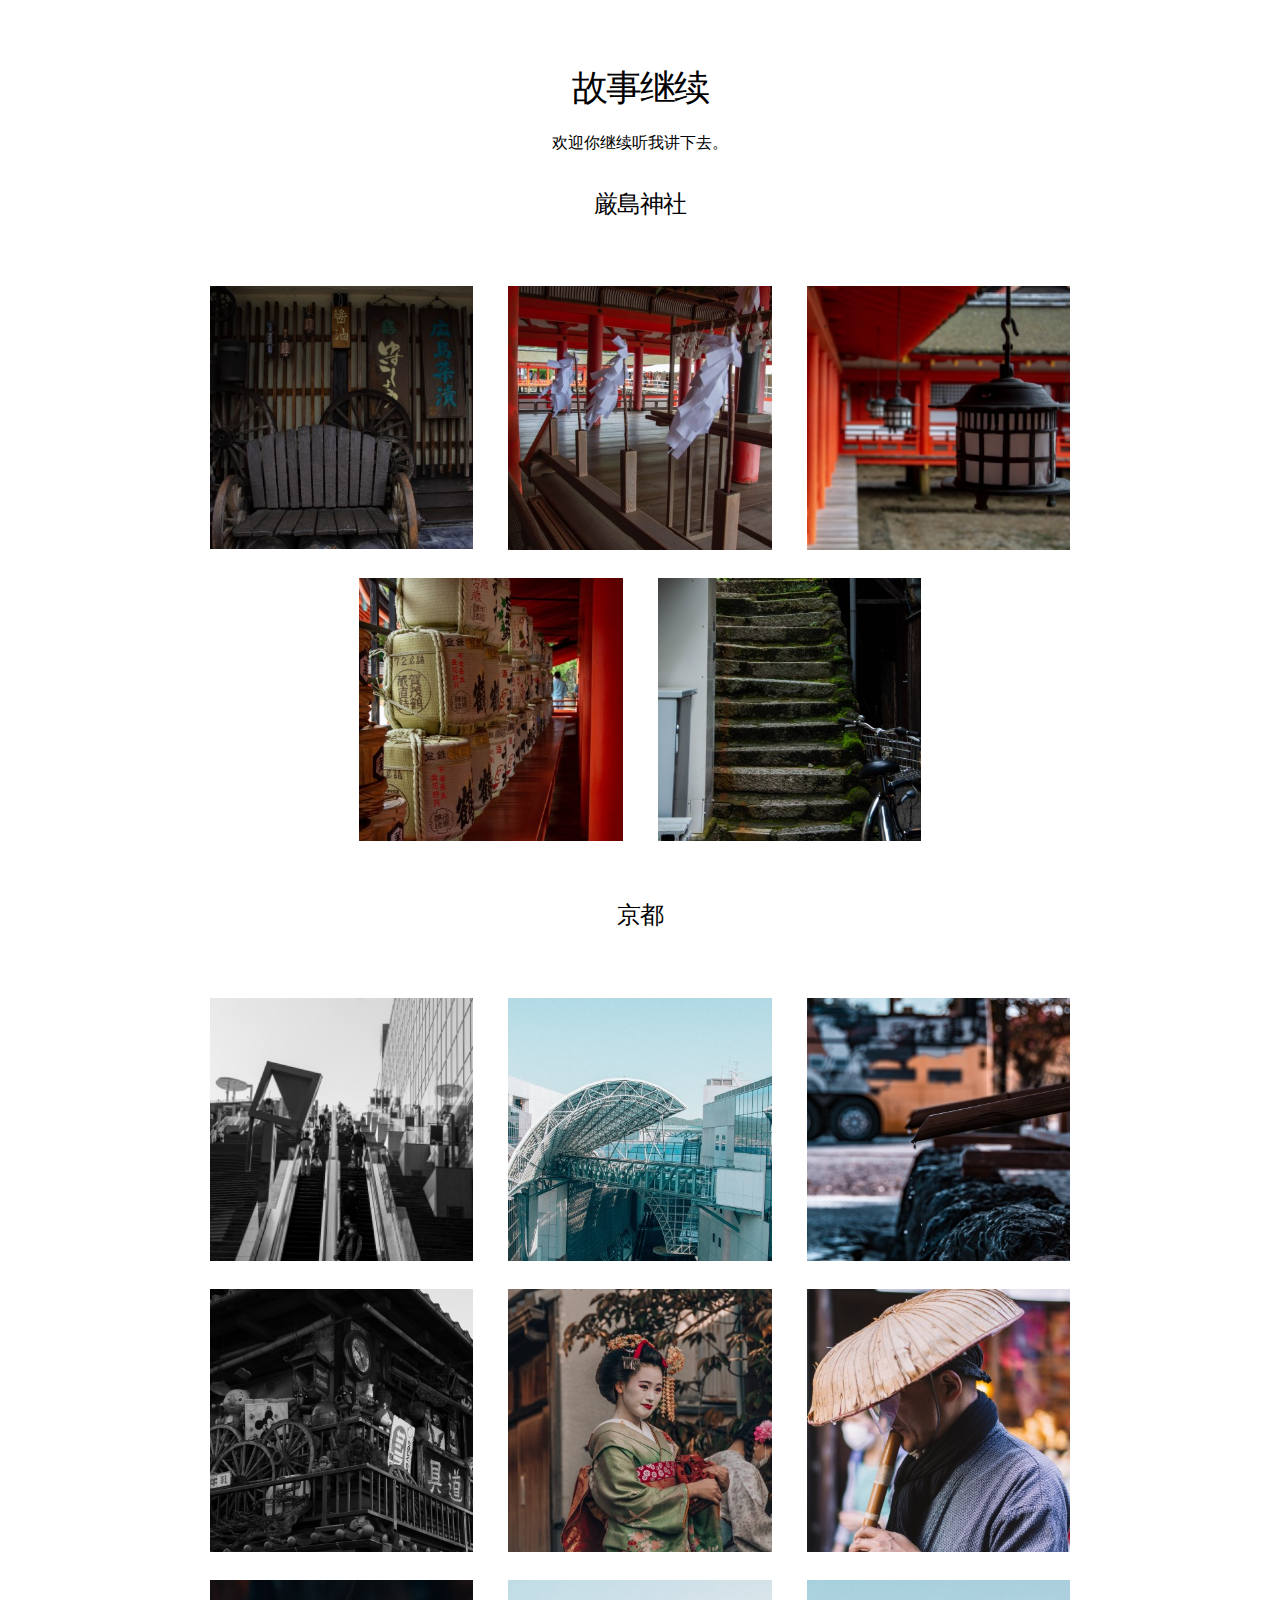
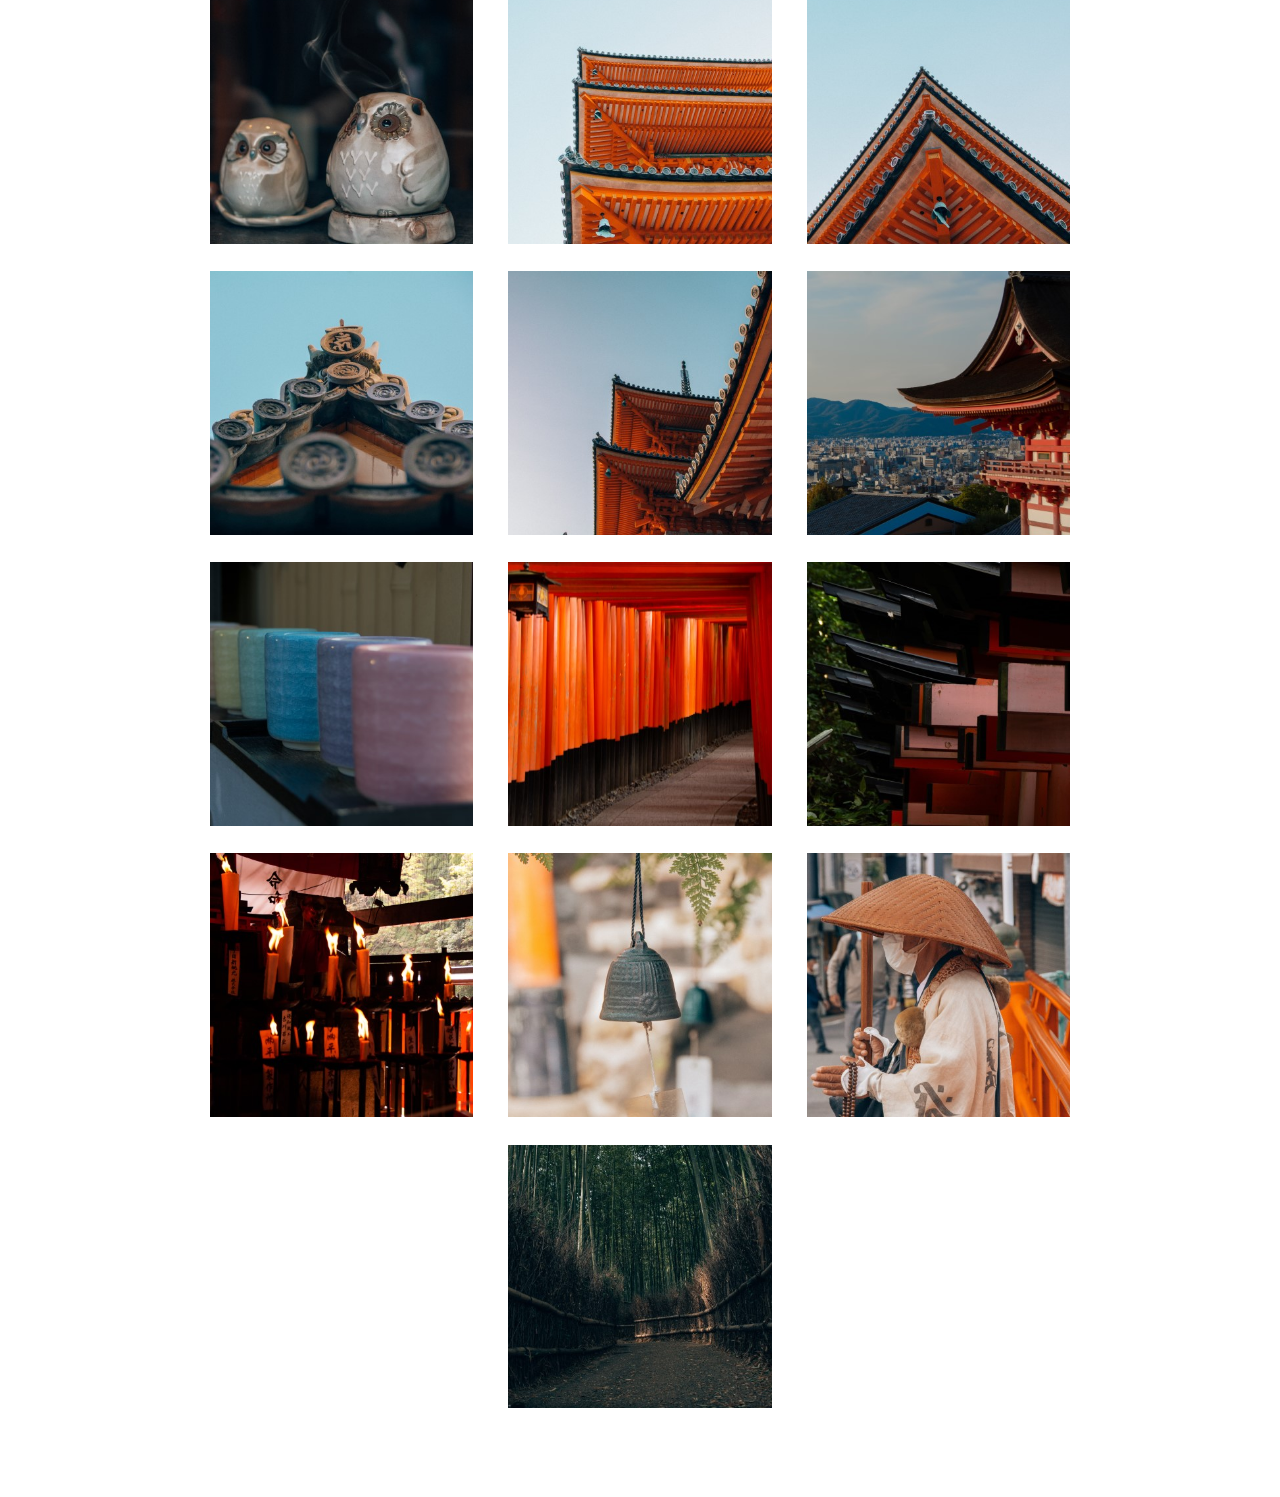
==== commit 4c807d82: "更改字体大小" ====
--- a/photo.html
+++ b/photo.html
@@ -12,7 +12,7 @@
             <div class="inner">
                 <h2>故事继续</h2>
                 <p>欢迎你继续听我讲下去。</p>
-                <p>厳島神社</p>
+                <h3>厳島神社</h3>
                 <div class="items style3 medium onscroll-fade-in">
                     <section>
                         <article>
@@ -50,7 +50,7 @@
                         </article>	
                     </section>
                 </div>
-                <p>京都</p>
+                <h3>京都</h3>
                 <div class="items style3 medium onscroll-fade-in">
                     <section>
                         <article>
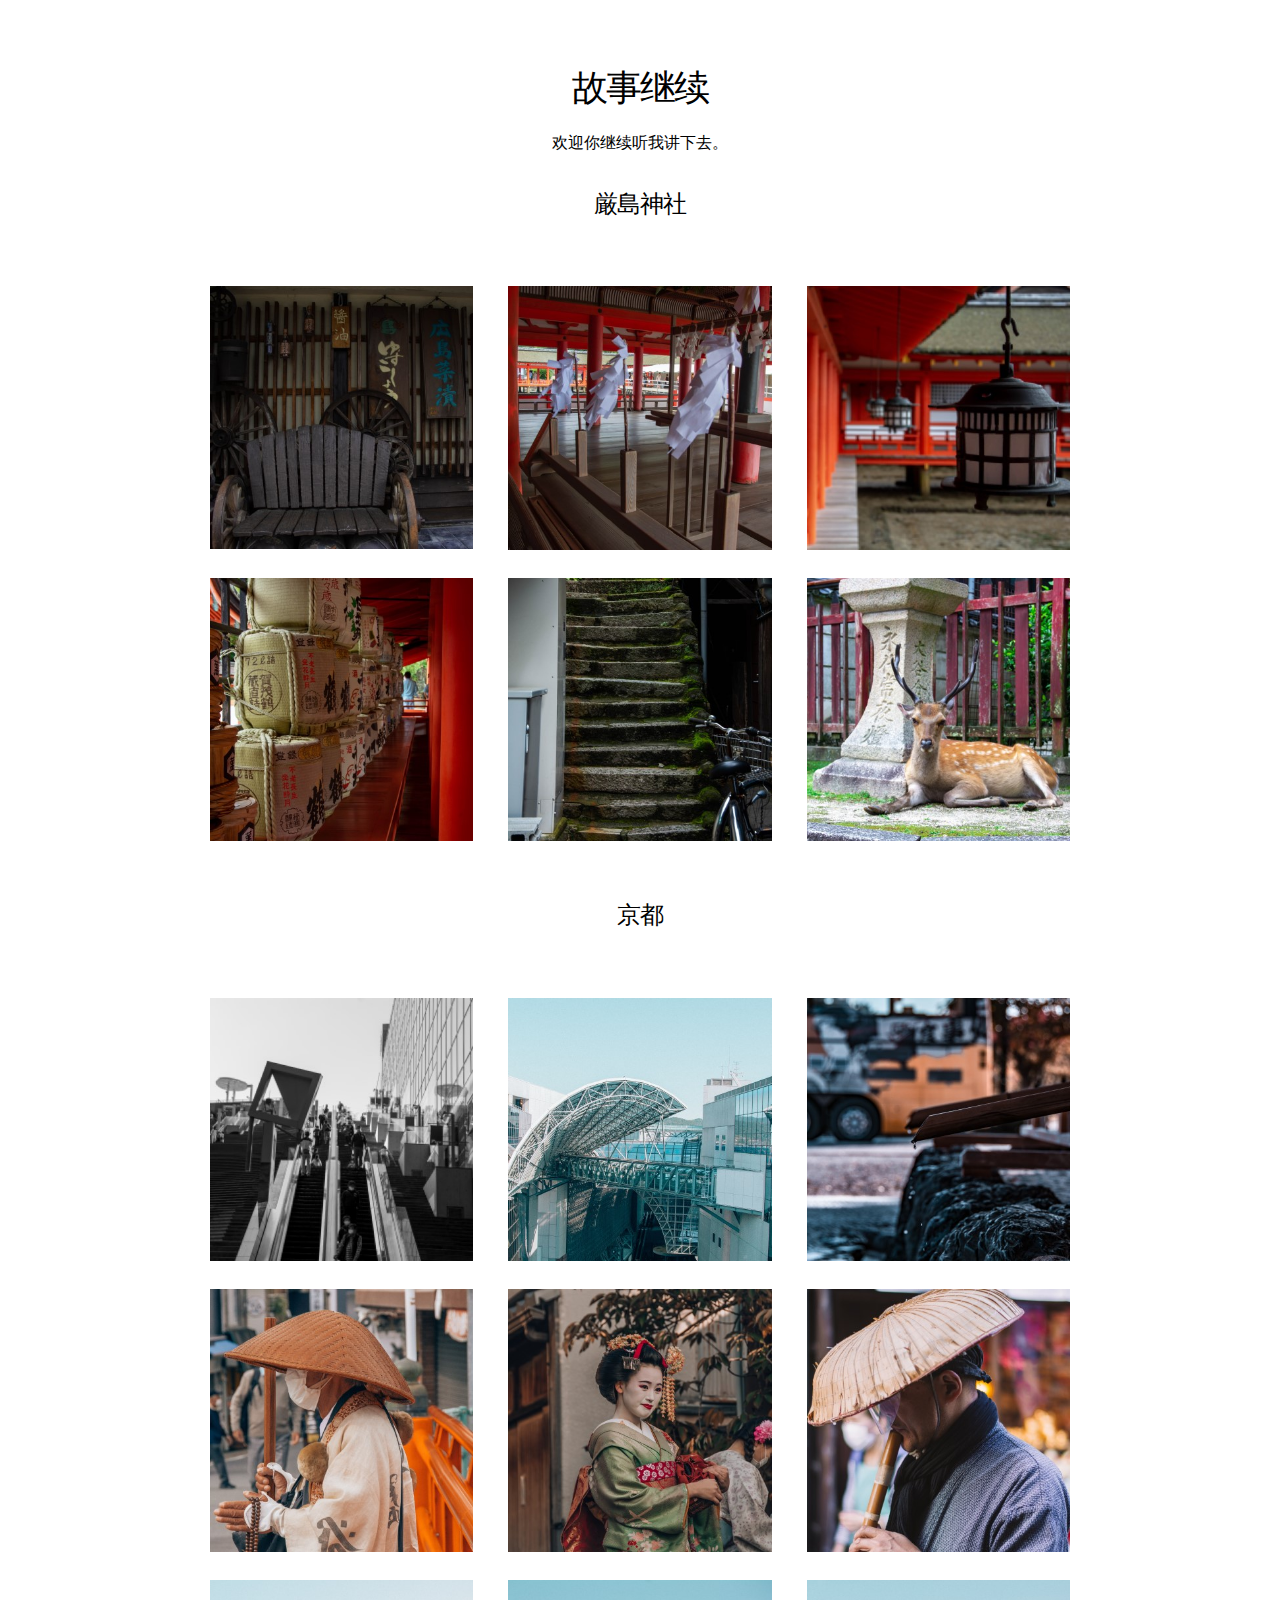
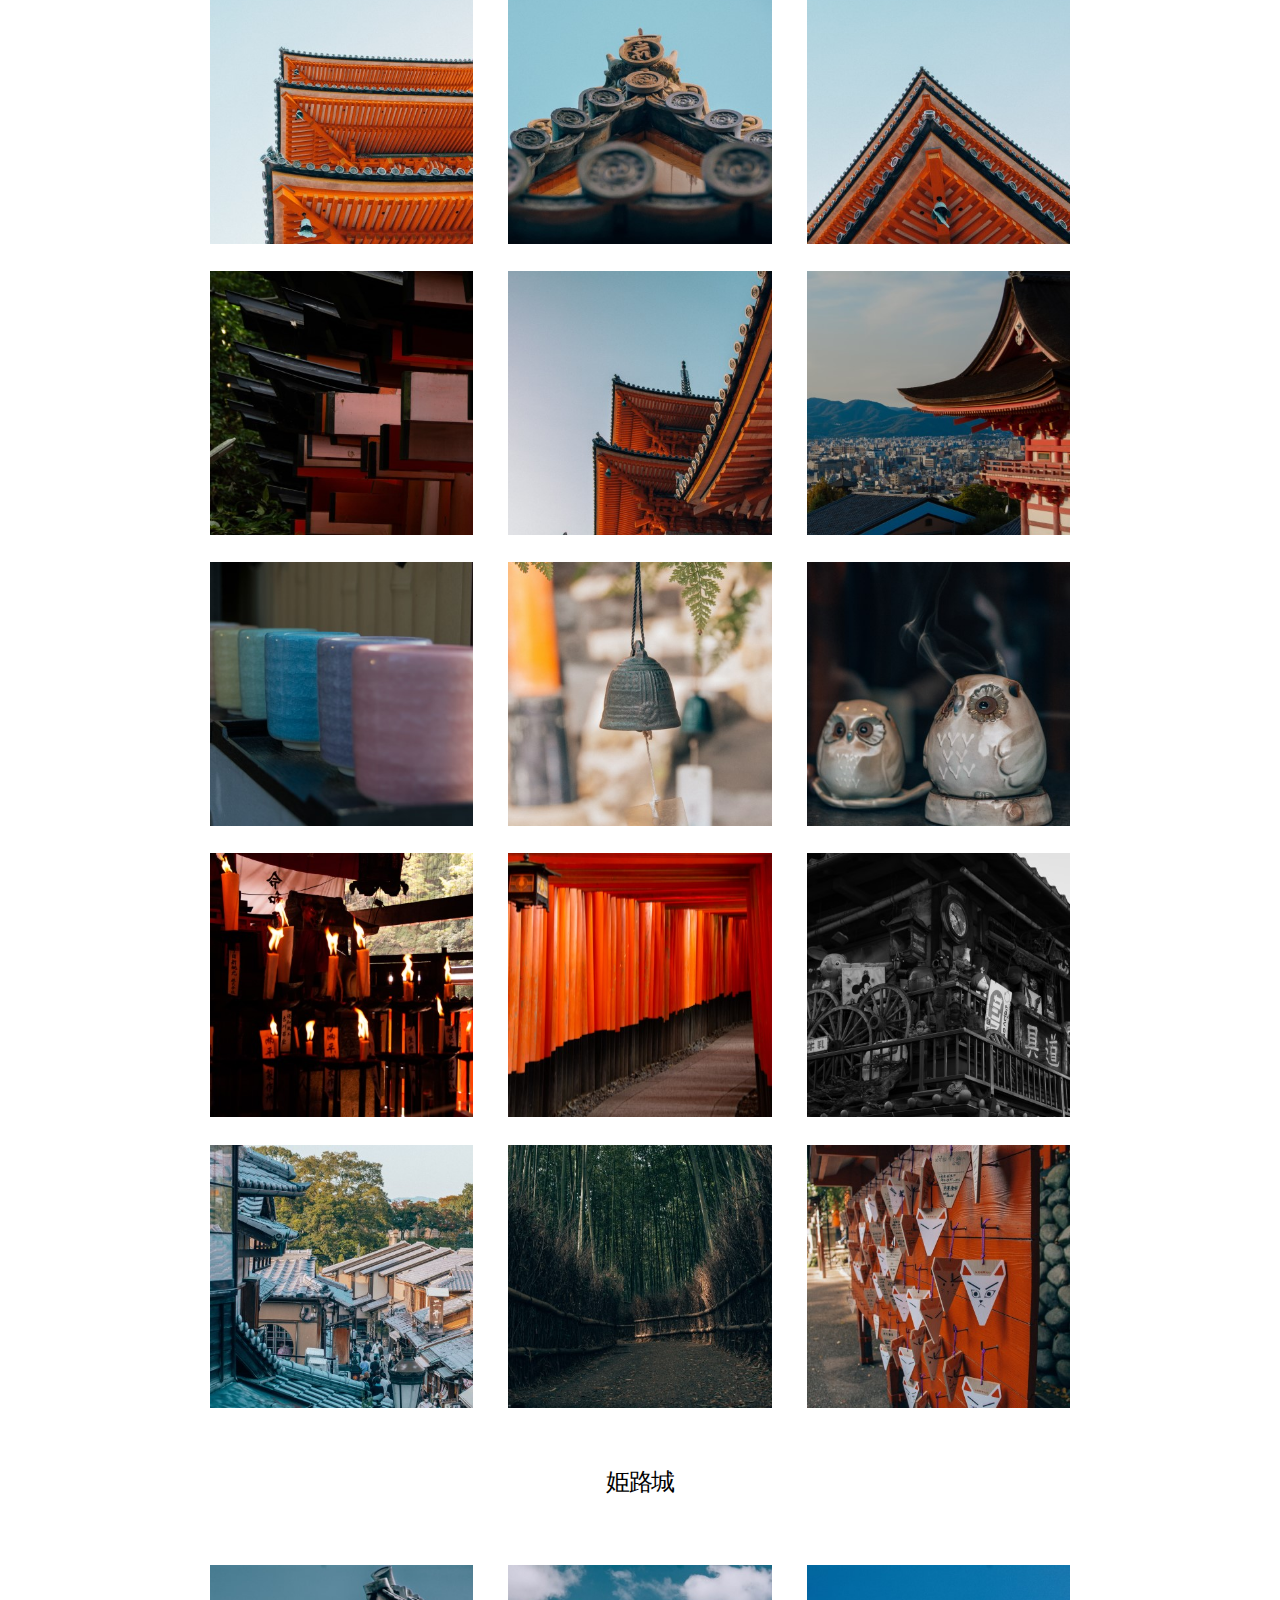
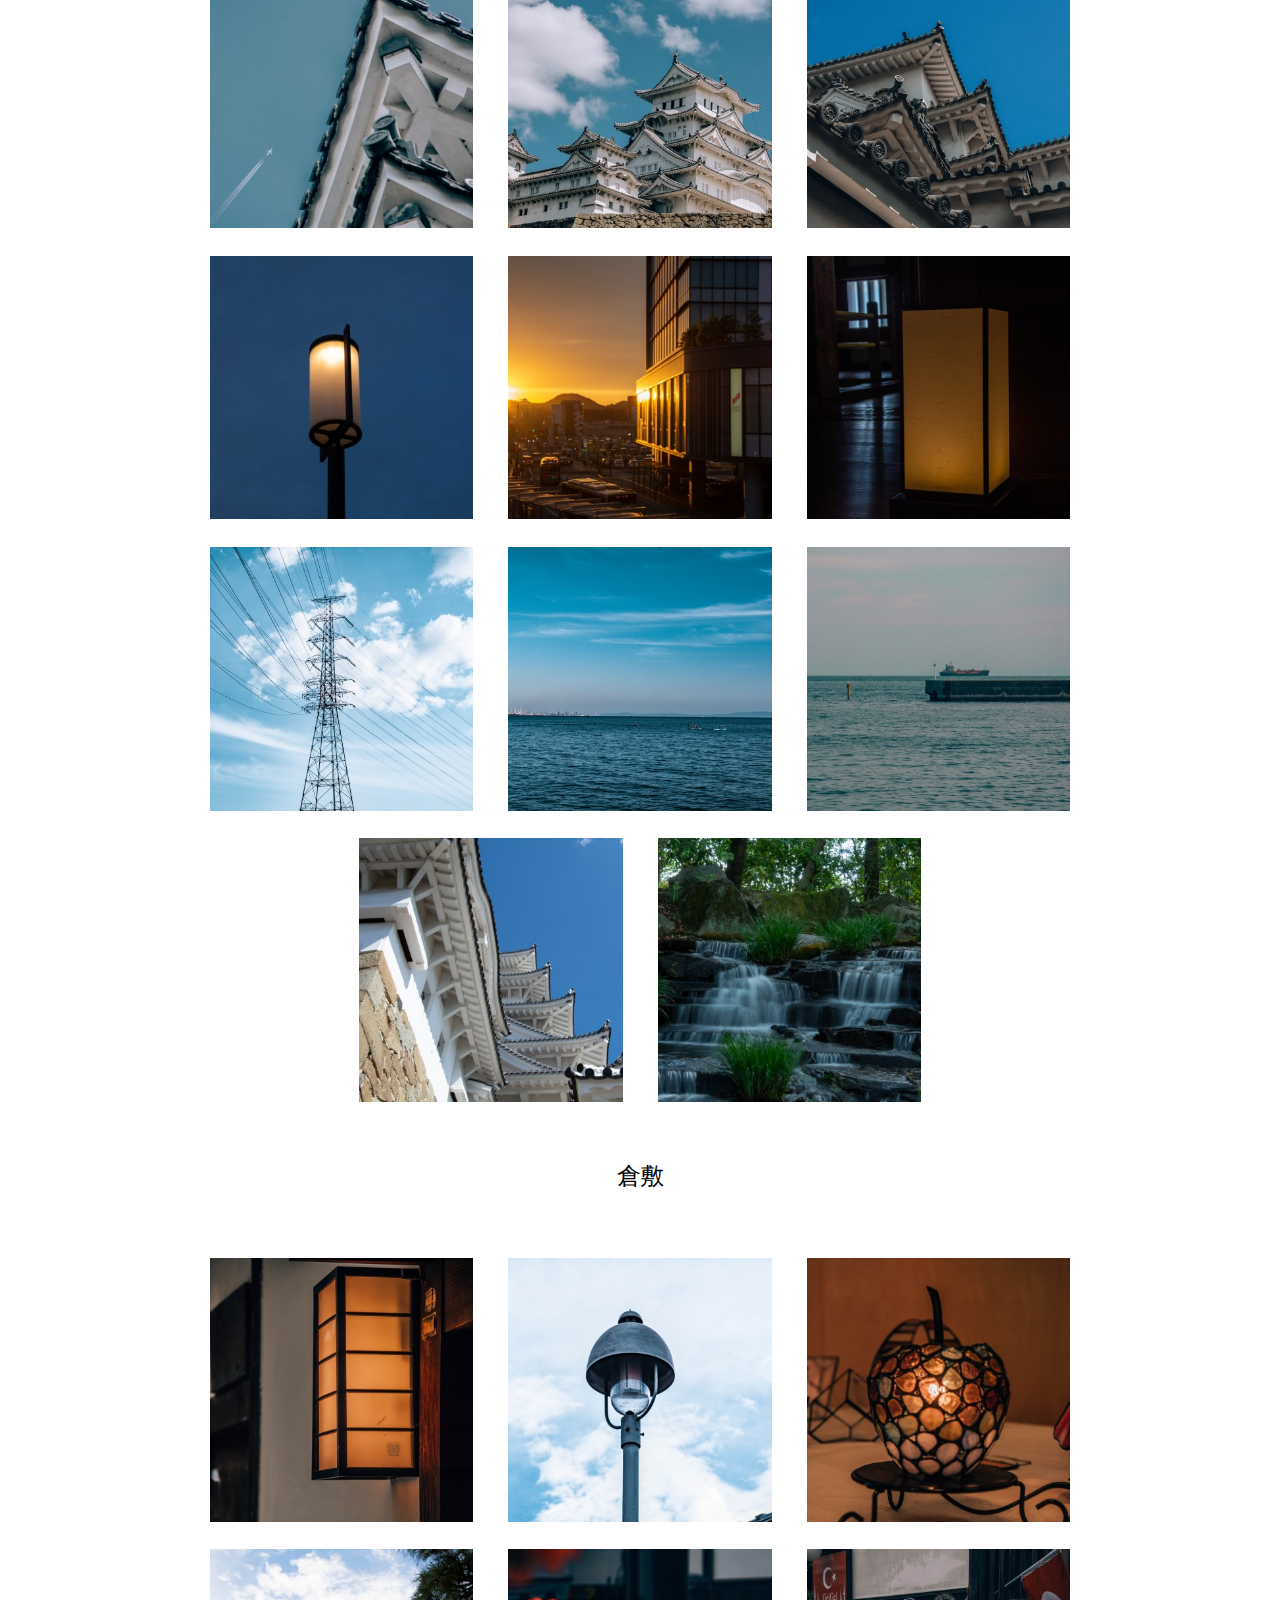
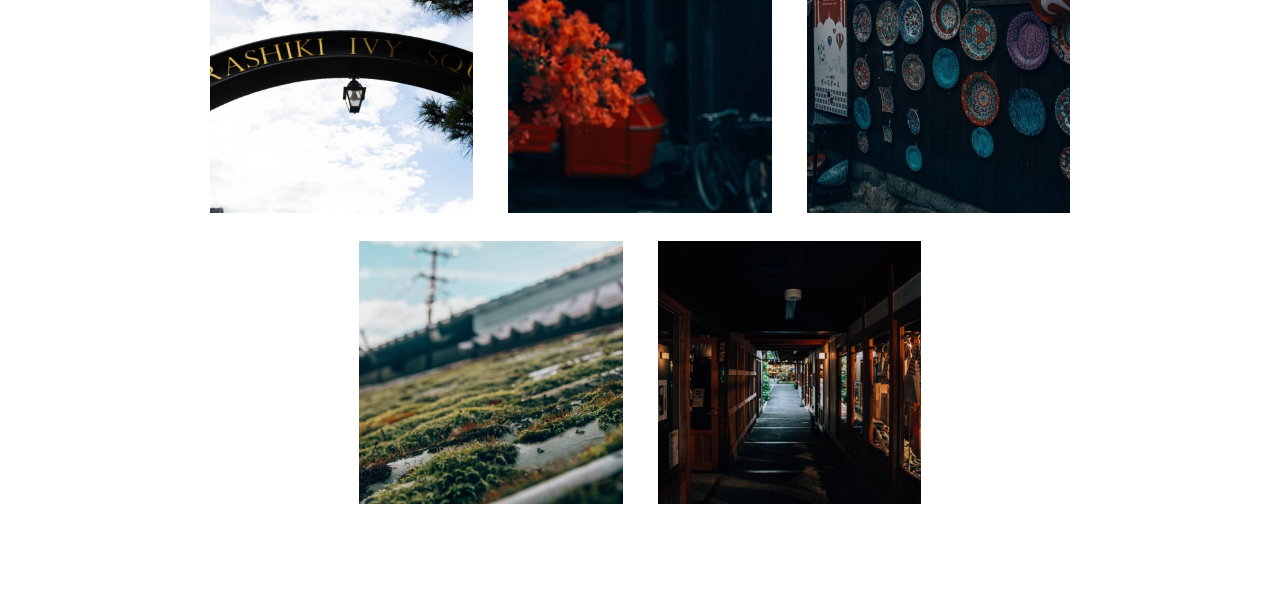
==== commit 99583d8d: "上传姬路、仓敷的照片" ====
--- a/photo.html
+++ b/photo.html
@@ -49,6 +49,13 @@
                             </a>
                         </article>	
                     </section>
+                    <section>
+                        <article>
+                            <a href="images/gallery/fulls/itsukushimajinnjya-06.jpg" class="images">
+                                <img src="images/gallery/thumbs/itsukushimajinnjya-06.jpg" alt="" />
+                            </a>
+                        </article>	
+                    </section>
                 </div>
                 <h3>京都</h3>
                 <div class="items style3 medium onscroll-fade-in">
@@ -75,6 +82,104 @@
                     </section>
                     <section>
                         <article>
+                            <a href="images/gallery/fulls/kyouto-18.jpg" class="images">
+                                <img src="images/gallery/thumbs/kyouto-18.jpg" alt="" />
+                            </a>
+                        </article>	
+                    </section>
+                    <section>
+                        <article>
+                            <a href="images/gallery/fulls/kyouto-05.jpg" class="images">
+                                <img src="images/gallery/thumbs/kyouto-05.jpg" alt="" />
+                            </a>
+                        </article>	
+                    </section>
+                    <section>
+                        <article>
+                            <a href="images/gallery/fulls/kyouto-06.jpg" class="images">
+                                <img src="images/gallery/thumbs/kyouto-06.jpg" alt="" />
+                            </a>
+                        </article>	
+                    </section>
+                    <section>
+                        <article>
+                            <a href="images/gallery/fulls/kyouto-08.jpg" class="images">
+                                <img src="images/gallery/thumbs/kyouto-08.jpg" alt="" />
+                            </a>
+                        </article>	
+                    </section>
+                    <section>
+                        <article>
+                            <a href="images/gallery/fulls/kyouto-10.jpg" class="images">
+                                <img src="images/gallery/thumbs/kyouto-10.jpg" alt="" />
+                            </a>
+                        </article>	
+                    </section>
+                    <section>
+                        <article>
+                            <a href="images/gallery/fulls/kyouto-09.jpg" class="images">
+                                <img src="images/gallery/thumbs/kyouto-09.jpg" alt="" />
+                            </a>
+                        </article>	
+                    </section>
+                    <section>
+                        <article>
+                            <a href="images/gallery/fulls/kyouto-15.jpg" class="images">
+                                <img src="images/gallery/thumbs/kyouto-15.jpg" alt="" />
+                            </a>
+                        </article>	
+                    </section>
+                    <section>
+                        <article>
+                            <a href="images/gallery/fulls/kyouto-11.jpg" class="images">
+                                <img src="images/gallery/thumbs/kyouto-11.jpg" alt="" />
+                            </a>
+                        </article>	
+                    </section>
+                    <section>
+                        <article>
+                            <a href="images/gallery/fulls/kyouto-12.jpg" class="images">
+                                <img src="images/gallery/thumbs/kyouto-12.jpg" alt="" />
+                            </a>
+                        </article>	
+                    </section>
+                    <section>
+                        <article>
+                            <a href="images/gallery/fulls/kyouto-13.jpg" class="images">
+                                <img src="images/gallery/thumbs/kyouto-13.jpg" alt="" />
+                            </a>
+                        </article>	
+                    </section>
+                    <section>
+                        <article>
+                            <a href="images/gallery/fulls/kyouto-17.jpg" class="images">
+                                <img src="images/gallery/thumbs/kyouto-17.jpg" alt="" />
+                            </a>
+                        </article>	
+                    </section>
+                    <section>
+                        <article>
+                            <a href="images/gallery/fulls/kyouto-07.jpg" class="images">
+                                <img src="images/gallery/thumbs/kyouto-07.jpg" alt="" />
+                            </a>
+                        </article>	
+                    </section>
+                    <section>
+                        <article>
+                            <a href="images/gallery/fulls/kyouto-16.jpg" class="images">
+                                <img src="images/gallery/thumbs/kyouto-16.jpg" alt="" />
+                            </a>
+                        </article>	
+                    </section>
+                    <section>
+                        <article>
+                            <a href="images/gallery/fulls/kyouto-14.jpg" class="images">
+                                <img src="images/gallery/thumbs/kyouto-14.jpg" alt="" />
+                            </a>
+                        </article>	
+                    </section>
+                    <section>
+                        <article>
                             <a href="images/gallery/fulls/kyouto-04.jpg" class="images">
                                 <img src="images/gallery/thumbs/kyouto-04.jpg" alt="" />
                             </a>
@@ -82,99 +187,8 @@
                     </section>
                     <section>
                         <article>
-                            <a href="images/gallery/fulls/kyouto-05.jpg" class="images">
-                                <img src="images/gallery/thumbs/kyouto-05.jpg" alt="" />
-                            </a>
-                        </article>	
-                    </section>
-                    <section>
-                        <article>
-                            <a href="images/gallery/fulls/kyouto-06.jpg" class="images">
-                                <img src="images/gallery/thumbs/kyouto-06.jpg" alt="" />
-                            </a>
-                        </article>	
-                    </section>
-                    <section>
-                        <article>
-                            <a href="images/gallery/fulls/kyouto-07.jpg" class="images">
-                                <img src="images/gallery/thumbs/kyouto-07.jpg" alt="" />
-                            </a>
-                        </article>	
-                    </section>
-                    <section>
-                        <article>
-                            <a href="images/gallery/fulls/kyouto-08.jpg" class="images">
-                                <img src="images/gallery/thumbs/kyouto-08.jpg" alt="" />
-                            </a>
-                        </article>	
-                    </section>
-                    <section>
-                        <article>
-                            <a href="images/gallery/fulls/kyouto-09.jpg" class="images">
-                                <img src="images/gallery/thumbs/kyouto-09.jpg" alt="" />
-                            </a>
-                        </article>	
-                    </section>
-                    <section>
-                        <article>
-                            <a href="images/gallery/fulls/kyouto-10.jpg" class="images">
-                                <img src="images/gallery/thumbs/kyouto-10.jpg" alt="" />
-                            </a>
-                        </article>	
-                    </section>
-                    <section>
-                        <article>
-                            <a href="images/gallery/fulls/kyouto-11.jpg" class="images">
-                                <img src="images/gallery/thumbs/kyouto-11.jpg" alt="" />
-                            </a>
-                        </article>	
-                    </section>
-                    <section>
-                        <article>
-                            <a href="images/gallery/fulls/kyouto-12.jpg" class="images">
-                                <img src="images/gallery/thumbs/kyouto-12.jpg" alt="" />
-                            </a>
-                        </article>	
-                    </section>
-                    <section>
-                        <article>
-                            <a href="images/gallery/fulls/kyouto-13.jpg" class="images">
-                                <img src="images/gallery/thumbs/kyouto-13.jpg" alt="" />
-                            </a>
-                        </article>	
-                    </section>
-                    <section>
-                        <article>
-                            <a href="images/gallery/fulls/kyouto-14.jpg" class="images">
-                                <img src="images/gallery/thumbs/kyouto-14.jpg" alt="" />
-                            </a>
-                        </article>	
-                    </section>
-                    <section>
-                        <article>
-                            <a href="images/gallery/fulls/kyouto-15.jpg" class="images">
-                                <img src="images/gallery/thumbs/kyouto-15.jpg" alt="" />
-                            </a>
-                        </article>	
-                    </section>
-                    <section>
-                        <article>
-                            <a href="images/gallery/fulls/kyouto-16.jpg" class="images">
-                                <img src="images/gallery/thumbs/kyouto-16.jpg" alt="" />
-                            </a>
-                        </article>	
-                    </section>
-                    <section>
-                        <article>
-                            <a href="images/gallery/fulls/kyouto-17.jpg" class="images">
-                                <img src="images/gallery/thumbs/kyouto-17.jpg" alt="" />
-                            </a>
-                        </article>	
-                    </section>
-                    <section>
-                        <article>
-                            <a href="images/gallery/fulls/kyouto-18.jpg" class="images">
-                                <img src="images/gallery/thumbs/kyouto-18.jpg" alt="" />
+                            <a href="images/gallery/fulls/kyouto-0.jpg" class="images">
+                                <img src="images/gallery/thumbs/kyouto-0.jpg" alt="" />
                             </a>
                         </article>	
                     </section>
@@ -185,5 +199,151 @@
                             </a>
                         </article>	
                     </section>
+                    <section>
+                        <article>
+                            <a href="images/gallery/fulls/kyouto-20.jpg" class="images">
+                                <img src="images/gallery/thumbs/kyouto-20.jpg" alt="" />
+                            </a>
+                        </article>	
+                    </section>
+                </div>
+                <h3>姫路城</h3>
+                <div class="items style3 medium onscroll-fade-in">
+                    <section>
+                        <article>
+                            <a href="images/gallery/fulls/himeji-03.jpg" class="images">
+                                <img src="images/gallery/thumbs/himeji-03.jpg" alt="" />
+                            </a>
+                        </article>	
+                    </section>
+                    <section>
+                        <article>
+                            <a href="images/gallery/fulls/himeji-01.jpg" class="images">
+                                <img src="images/gallery/thumbs/himeji-01.jpg" alt="" />
+                            </a>
+                        </article>	
+                    </section>
+                    <section>
+                        <article>
+                            <a href="images/gallery/fulls/himeji-02.jpg" class="images">
+                                <img src="images/gallery/thumbs/himeji-02.jpg" alt="" />
+                            </a>
+                        </article>	
+                    </section>
+                    <section>
+                        <article>
+                            <a href="images/gallery/fulls/himeji-10.jpg" class="images">
+                                <img src="images/gallery/thumbs/himeji-10.jpg" alt="" />
+                            </a>
+                        </article>	
+                    </section>
+                    <section>
+                        <article>
+                            <a href="images/gallery/fulls/himeji-11.jpg" class="images">
+                                <img src="images/gallery/thumbs/himeji-11.jpg" alt="" />
+                            </a>
+                        </article>	
+                    </section>
+                    <section>
+                        <article>
+                            <a href="images/gallery/fulls/himeji-05.jpg" class="images">
+                                <img src="images/gallery/thumbs/himeji-05.jpg" alt="" />
+                            </a>
+                        </article>	
+                    </section>
+                    <section>
+                        <article>
+                            <a href="images/gallery/fulls/himeji-07.jpg" class="images">
+                                <img src="images/gallery/thumbs/himeji-07.jpg" alt="" />
+                            </a>
+                        </article>	
+                    </section>
+                    <section>
+                        <article>
+                            <a href="images/gallery/fulls/himeji-08.jpg" class="images">
+                                <img src="images/gallery/thumbs/himeji-08.jpg" alt="" />
+                            </a>
+                        </article>	
+                    </section>
+                    <section>
+                        <article>
+                            <a href="images/gallery/fulls/himeji-09.jpg" class="images">
+                                <img src="images/gallery/thumbs/himeji-09.jpg" alt="" />
+                            </a>
+                        </article>	
+                    </section>
+                    <section>
+                        <article>
+                            <a href="images/gallery/fulls/himeji-04.jpg" class="images">
+                                <img src="images/gallery/thumbs/himeji-04.jpg" alt="" />
+                            </a>
+                        </article>	
+                    </section>
+                    <section>
+                        <article>
+                            <a href="images/gallery/fulls/himeji-06.jpg" class="images">
+                                <img src="images/gallery/thumbs/himeji-06.jpg" alt="" />
+                            </a>
+                        </article>	
+                    </section>
+                </div>
+                <h3>倉敷</h3>
+                <div class="items style3 medium onscroll-fade-in">
+                    <section>
+                        <article>
+                            <a href="images/gallery/fulls/kurashiki-07.jpg" class="images">
+                                <img src="images/gallery/thumbs/kurashiki-07.jpg" alt="" />
+                            </a>
+                        </article>	
+                    </section>
+                    <section>
+                        <article>
+                            <a href="images/gallery/fulls/kurashiki-01.jpg" class="images">
+                                <img src="images/gallery/thumbs/kurashiki-01.jpg" alt="" />
+                            </a>
+                        </article>	
+                    </section>
+                    <section>
+                        <article>
+                            <a href="images/gallery/fulls/kurashiki-03.jpg" class="images">
+                                <img src="images/gallery/thumbs/kurashiki-03.jpg" alt="" />
+                            </a>
+                        </article>	
+                    </section>
+                    <section>
+                        <article>
+                            <a href="images/gallery/fulls/kurashiki-04.jpg" class="images">
+                                <img src="images/gallery/thumbs/kurashiki-04.jpg" alt="" />
+                            </a>
+                        </article>	
+                    </section>
+                    <section>
+                        <article>
+                            <a href="images/gallery/fulls/kurashiki-05.jpg" class="images">
+                                <img src="images/gallery/thumbs/kurashiki-05.jpg" alt="" />
+                            </a>
+                        </article>	
+                    </section>
+                    <section>
+                        <article>
+                            <a href="images/gallery/fulls/kurashiki-06.jpg" class="images">
+                                <img src="images/gallery/thumbs/kurashiki-06.jpg" alt="" />
+                            </a>
+                        </article>	
+                    </section>
+                    <section>
+                        <article>
+                            <a href="images/gallery/fulls/kurashiki-02.jpg" class="images">
+                                <img src="images/gallery/thumbs/kurashiki-02.jpg" alt="" />
+                            </a>
+                        </article>	
+                    </section>
+                    <section>
+                        <article>
+                            <a href="images/gallery/fulls/kurashiki-08.jpg" class="images">
+                                <img src="images/gallery/thumbs/kurashiki-08.jpg" alt="" />
+                            </a>
+                        </article>	
+                    </section>
                 </div>
 </html>